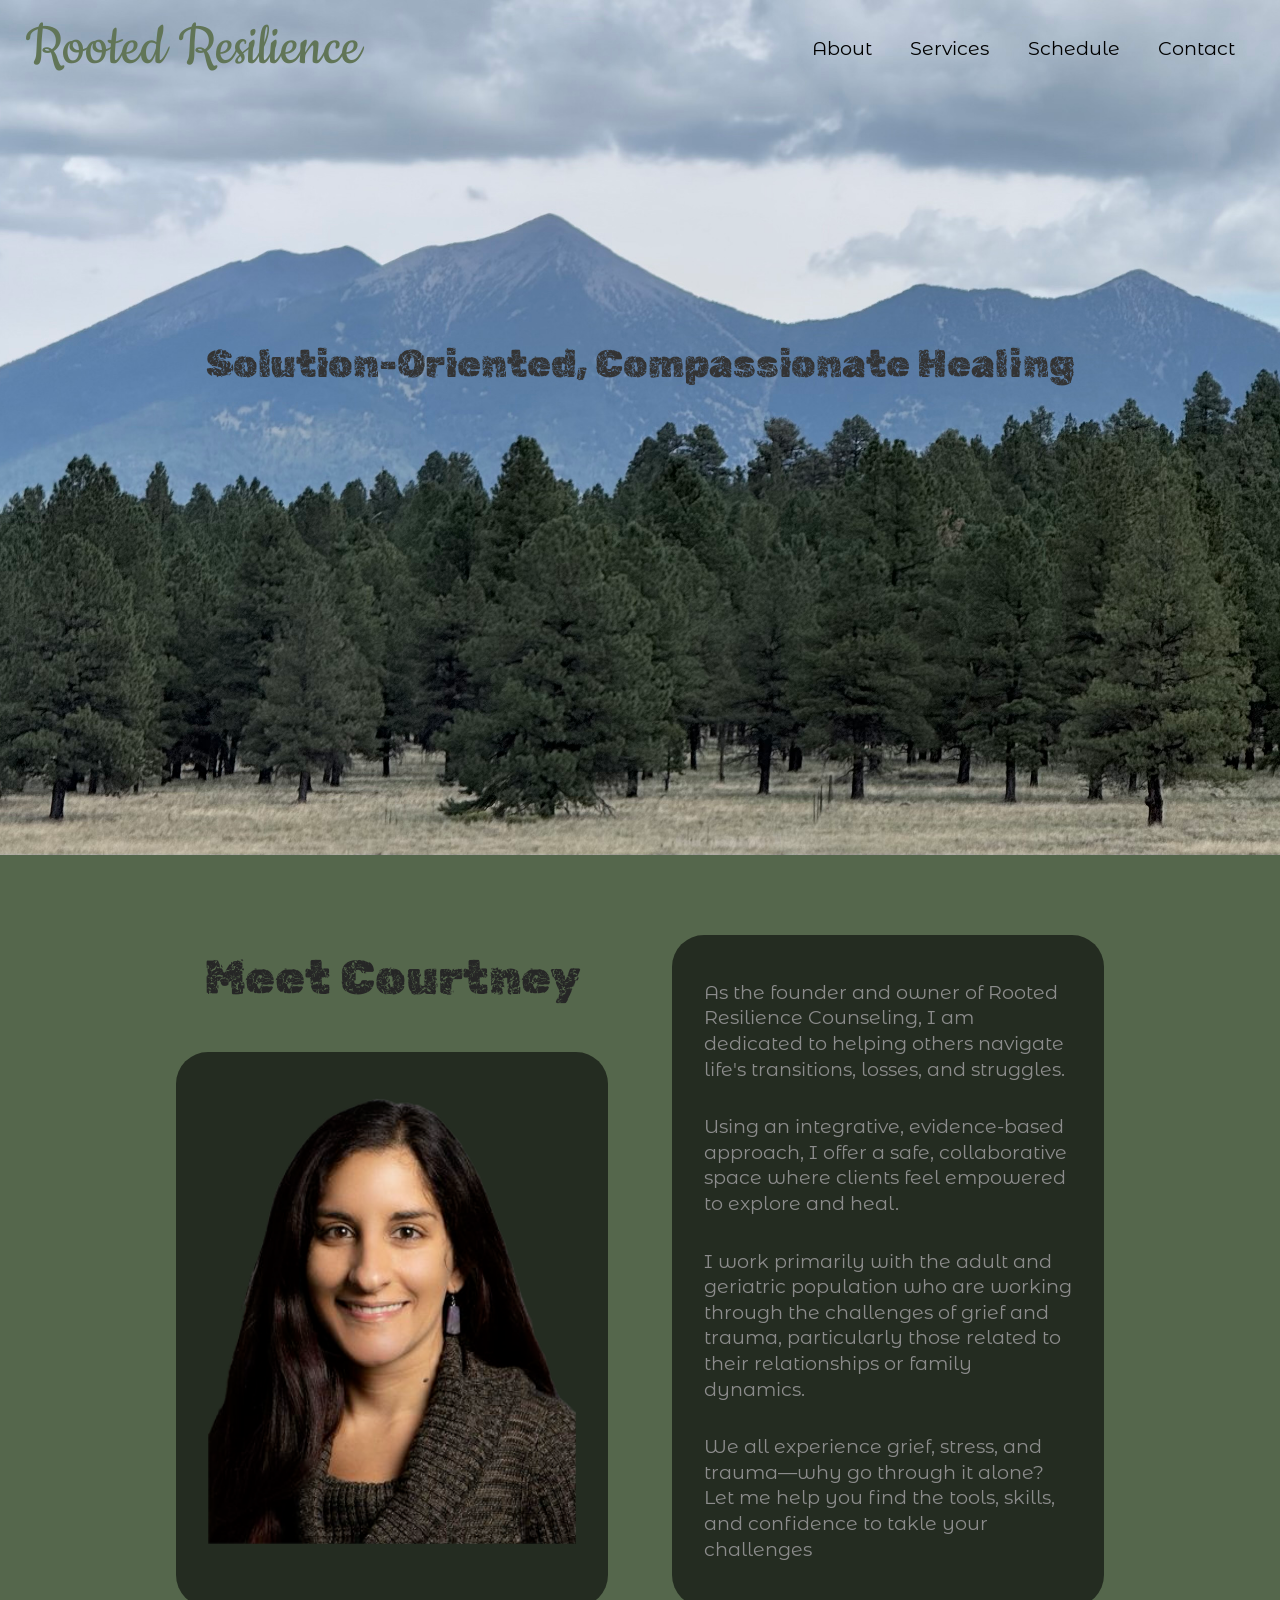
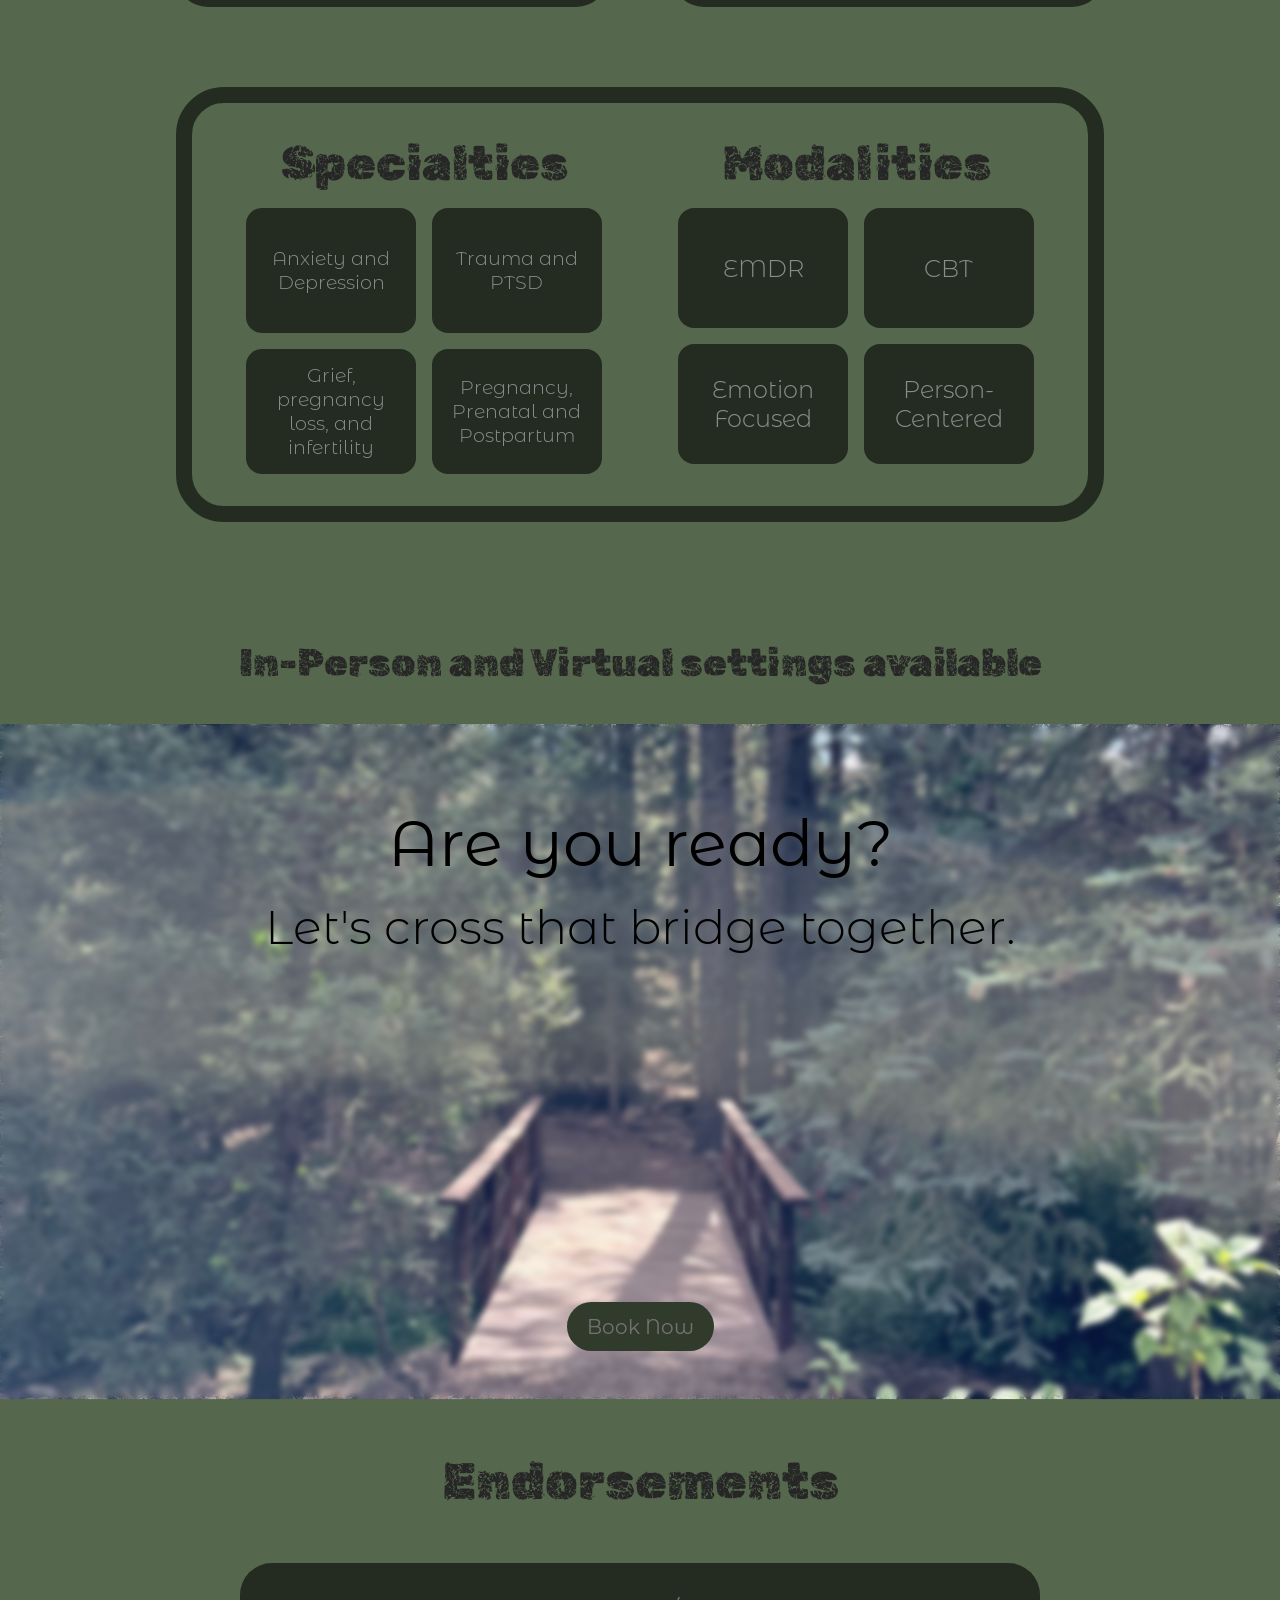
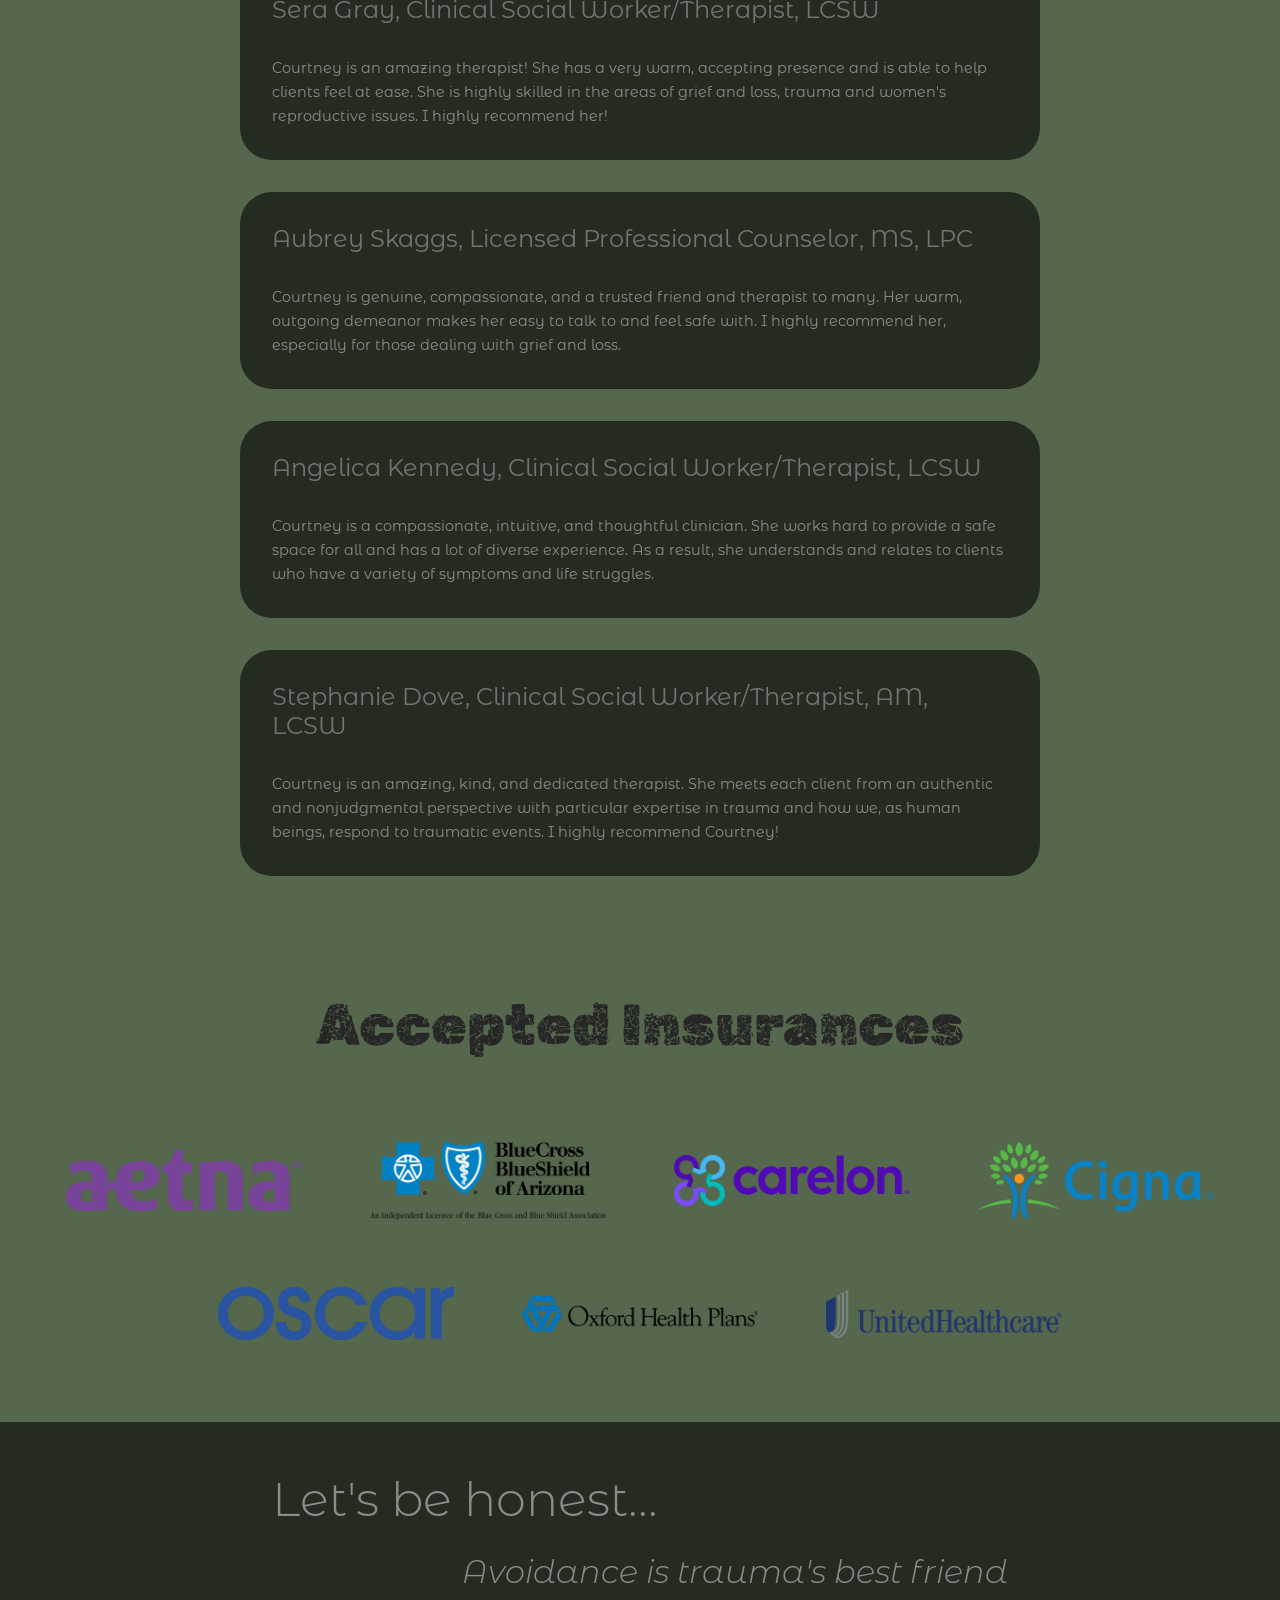
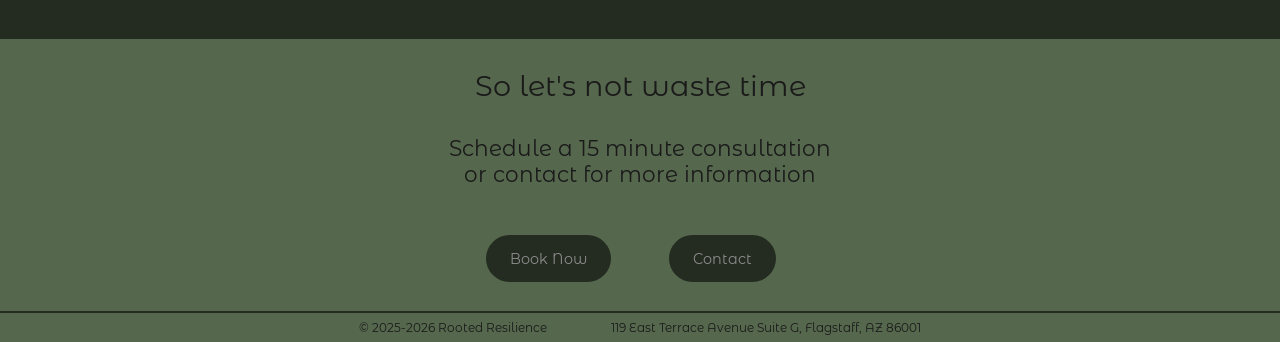
==== index.html @ 074be8bf "Add files via upload" ====
<!DOCTYPE html>
<html lang="en">
    <head>
        <meta charset="UTF-8">
        <meta name="viewport" content="width=device-width, initial-scale=1.0">
        <title>Rooted Resilience</title>
        <link rel="stylesheet" href="styles.css">
        <link rel="preconnect" href="https://fonts.googleapis.com">
        <link rel="preconnect" href="https://fonts.gstatic.com" crossorigin>
        <link href="https://fonts.googleapis.com/css2?family=Cookie&family=Montserrat+Alternates:ital,wght@0,100;0,200;0,300;0,400;0,500;0,600;0,700;0,800;0,900;1,100;1,200;1,300;1,400;1,500;1,600;1,700;1,800;1,900&family=Rubik+Distressed&display=swap" rel="stylesheet">
    </head>

    <body>
        <!--HEADER-->
        <header>
            <nav>
                <ul class="nav-links">
                    <li class="home"><a href="index.html">Home</a></li>
                    <li><a href="about.html">About</a></li>
                    <li><a href="services.html">Services</a></li>
                    <li><a href="schedule.html">Schedule</a></li>
                    <li><a href="contact.html">Contact</a></li>
                </ul>
            </nav>
            
            <div class="logo">
                <h1><a href="index.html">Rooted Resilience</a></h1>
            </div>

            <div class="page-hero">
                <h2>Solution-Oriented, Compassionate Healing</h2>
            </div>       
        </header>

        <!--MAIN CONTENT-->
        <main>
            <!--ABOUT-->
            <div class="intro">
                <div class="meet-courtney">
                    <h2>Meet Courtney</h2>
                </div>

                <div class="intro-container" id="intro-container-photo">
                    <div class="intro-photo">
                        <img src="Image.png">
                    </div>
                </div>
                
                <div class="intro-container" id="intro-container-text">
                    <div class="intro-text">
                        <p>As the founder and owner of Rooted Resilience Counseling, I am dedicated to helping others navigate life's transitions, losses, and struggles.</p>
                        <p>Using an integrative, evidence-based approach, I offer a safe, collaborative space where clients feel empowered to explore and heal.</p>
                        <p>I work primarily with the adult and geriatric population who are working through the challenges of grief and trauma, particularly those related to their relationships or family dynamics.</p>
                        <p>We all experience grief, stress, and trauma&mdash;why go through it alone? Let me help you find the tools, skills, and confidence to takle your challenges</p>
                    </div>
                </div>
            </div>

            <!--SERVICES-->
            <div class="services">
                <div class="specialties">
                    <h2>Specialties</h2>
                    <div class="specialties-list">
                        <ul>
                            <li>Anxiety and Depression</li>
                            <li>Trauma and PTSD</li>
                            <li>Grief, pregnancy loss, and infertility</li>
                            <li>Pregnancy, Prenatal and Postpartum</li>
                        </ul>
                    </div>
                </div>

                <div class="modalities">
                    <h2>Modalities</h2>
                    <div class="modalities-list">
                        <ul>
                            <li>EMDR</li>
                            <li>CBT</li>
                            <li>Emotion Focused</li>
                            <li>Person-Centered</li>
                        </ul>
                    </div>
                </div>
                        
                <h3>In-Person and Virtual settings available</h3>

                <div class="services-individual-container">
                    <div class="services-individual">
                        <div class="ready">
                            <h4>Are you ready?</h4>
                            <h5>Let's cross that bridge together.</h5>
                        </div>
                        <div class="book-now">
                            <a href="https://care.headway.co/providers/courtney-carver?utm_source=pem&utm_medium=direct_link&utm_campaign=103137">Book Now</a>
                        </div>
                    </div>
                </div>
            </div>

            <!--SERVICES DESKTOP/TABLET VERSION-->
            <div class="services-desktop-tablet">
                <div class="offered-services-container">
                    <div class="offered-services">
                        <div class="specialties">
                            <h2>Specialties</h2>
                            <div class="specialties-list">
                                <ul>
                                    <li>Anxiety and Depression</li>
                                    <li>Trauma and PTSD</li>
                                    <li>Grief, pregnancy loss, and infertility</li>
                                    <li>Pregnancy, Prenatal and Postpartum</li>
                                </ul>
                            </div>
                        </div>

                        <div class="modalities">
                            <h2>Modalities</h2>
                            <div class="modalities-list">
                                <ul>
                                    <li>EMDR</li>
                                    <li>CBT</li>
                                    <li>Emotion Focused</li>
                                    <li>Person-Centered</li>
                                </ul>
                            </div>
                        </div>
                    </div>
                </div>

                <h3>In-Person and Virtual settings available</h3>

                <div class="services-individual-container">
                    <div class="services-individual">
                        <div class="ready">
                            <h4>Are you ready?</h4>
                            <h5>Let's cross that bridge together.</h5>
                        </div>
                        <div class="book-now">
                            <a href="https://care.headway.co/providers/courtney-carver?utm_source=pem&utm_medium=direct_link&utm_campaign=103137">Book Now</a>
                        </div>
                    </div>
                </div>
            </div>
            
            <!--ENDORSEMENTS-->
            <div class="endorsement">
                <h2>Endorsements</h2>
                <div class="endorsement-container">
                    <div class="endorsement-text">
                        <h4>Sera Gray, Clinical Social Worker/Therapist, LCSW</h4>
                        <p>Courtney is an amazing therapist! She has a very warm, accepting presence and is able to help clients feel at ease. She is highly skilled in the areas of grief and loss, trauma and women's reproductive issues. I highly recommend her!</p>
                    </div>
                </div>

                <div class="endorsement-container">
                    <div class="endorsement-text">
                        <h4>Aubrey Skaggs, Licensed Professional Counselor, MS, LPC</h4>
                        <p>Courtney is genuine, compassionate, and a trusted friend and therapist to many. Her warm, outgoing demeanor makes her easy to talk to and feel safe with. I highly recommend her, especially for those dealing with grief and loss.</p>
                    </div>
                </div>

                <div class="endorsement-container">
                    <div class="endorsement-text">
                        <h4>Angelica Kennedy, Clinical Social Worker/Therapist, LCSW</h4>
                        <p>Courtney is a compassionate, intuitive, and thoughtful clinician. She works hard to provide a safe space for all and has a lot of diverse experience. As a result, she understands and relates to clients who have a variety of symptoms and life struggles.</p>
                    </div>
                </div>

                <div class="endorsement-container">
                    <div class="endorsement-text">
                        <h4>Stephanie Dove, Clinical Social Worker/Therapist, AM, LCSW</h4>
                        <p>Courtney is an amazing, kind, and dedicated therapist. She meets each client from an authentic and nonjudgmental perspective with particular expertise in trauma and how we, as human beings, respond to traumatic events. I highly recommend Courtney!</p>
                    </div>
                </div>
            </div>

            <!--INSURANCE-->
            <div class="insurance">
                <h3>Accepted Insurances</h3>

                <div class="insurance-photo-list">
                    <img class="insurance-photo" src="aetna.png">
                    <img class="insurance-photo" src="bcbs_az.png">
                    <img class="insurance-photo" src="carelon.png">
                    <img class="insurance-photo" src="cigna.png">
                    <img class="insurance-photo" src="oscar.png">
                    <img class="insurance-photo" src="oxford.png">
                    <img class="insurance-photo" src="uhc.png">
                </div>
            </div>
            
            <!--SCHEDULE-->
            <div class="schedule">
                <div class="schedule-hero">
                    <div class="honest">
                        <h4>Let's be honest...</h4>
                    </div>

                    <div class="avoidance">
                        <h5>Avoidance is trauma's best friend</h5>
                    </div>
                </div>

                <div class="consultation">
                    <h4>So let's not waste time</h4>
                    <p>Schedule a 15 minute consultation or contact for more information</p>

                    <div class="consultation-links">
                        <div class="book-now">
                            <a href="https://care.headway.co/providers/courtney-carver?utm_source=pem&utm_medium=direct_link&utm_campaign=103137">Book Now</a>
                        </div>

                        <div class="contact">
                            <a href="contact.html">Contact</a>
                        </div>
                    </div>
                </div>
            </div>

        <!--FOOTER-->
        <footer>
            <div class="footer-container">
                <p class="copyright">&copy; 2025-2026 Rooted Resilience</p>

                <p class="address">119 East Terrace Avenue Suite G, Flagstaff, AZ 86001</p>
            </div>
        </footer>
    </body>
</html>
---- styles.css ----
/*--GENERAL FONT SPECIFICATIONS--*/
.cookie-regular {
  font-family: "Cookie", cursive;
  font-weight: 400;
  font-style: normal;
}

.rubik-distressed-regular {
  font-family: "Rubik Distressed", system-ui;
  font-weight: 400;
  font-style: normal;
}

.montserrat-alternates-thin {
  font-family: "Montserrat Alternates", sans-serif;
  font-weight: 100;
  font-style: normal;
}

.montserrat-alternates-extralight {
  font-family: "Montserrat Alternates", sans-serif;
  font-weight: 200;
  font-style: normal;
}

.montserrat-alternates-light {
  font-family: "Montserrat Alternates", sans-serif;
  font-weight: 300;
  font-style: normal;
}

.montserrat-alternates-regular {
  font-family: "Montserrat Alternates", sans-serif;
  font-weight: 400;
  font-style: normal;
}

.montserrat-alternates-medium {
  font-family: "Montserrat Alternates", sans-serif;
  font-weight: 500;
  font-style: normal;
}

.montserrat-alternates-semibold {
  font-family: "Montserrat Alternates", sans-serif;
  font-weight: 600;
  font-style: normal;
}

.montserrat-alternates-bold {
  font-family: "Montserrat Alternates", sans-serif;
  font-weight: 700;
  font-style: normal;
}

.montserrat-alternates-extrabold {
  font-family: "Montserrat Alternates", sans-serif;
  font-weight: 800;
  font-style: normal;
}

.montserrat-alternates-black {
  font-family: "Montserrat Alternates", sans-serif;
  font-weight: 900;
  font-style: normal;
}

.montserrat-alternates-thin-italic {
  font-family: "Montserrat Alternates", sans-serif;
  font-weight: 100;
  font-style: italic;
}

.montserrat-alternates-extralight-italic {
  font-family: "Montserrat Alternates", sans-serif;
  font-weight: 200;
  font-style: italic;
}

.montserrat-alternates-light-italic {
  font-family: "Montserrat Alternates", sans-serif;
  font-weight: 300;
  font-style: italic;
}

.montserrat-alternates-regular-italic {
  font-family: "Montserrat Alternates", sans-serif;
  font-weight: 400;
  font-style: italic;
}

.montserrat-alternates-medium-italic {
  font-family: "Montserrat Alternates", sans-serif;
  font-weight: 500;
  font-style: italic;
}

.montserrat-alternates-semibold-italic {
  font-family: "Montserrat Alternates", sans-serif;
  font-weight: 600;
  font-style: italic;
}

.montserrat-alternates-bold-italic {
  font-family: "Montserrat Alternates", sans-serif;
  font-weight: 700;
  font-style: italic;
}

.montserrat-alternates-extrabold-italic {
  font-family: "Montserrat Alternates", sans-serif;
  font-weight: 800;
  font-style: italic;
}

.montserrat-alternates-black-italic {
  font-family: "Montserrat Alternates", sans-serif;
  font-weight: 900;
  font-style: italic;
}

h1 {
    font-family: "Cookie", cursive;
    font-weight: 400;
    font-style: normal;
}

h2 {
    font-family: "Rubik Distressed", system-ui;
    font-weight: 400;
    font-style: normal;
}

h3 {
    font-family: "Rubik Distressed", system-ui;
    font-weight: 400;
    font-style: normal;
}

h4 {
    font-family: "Montserrat Alternates", sans-serif;
    font-weight: 400;
    font-style: normal;
}

h5 {
    font-family: "Montserrat Alternates", sans-serif;
    font-weight: 300;
    font-style: normal;
}

p {
    font-family: "Montserrat Alternates", sans-serif;
    font-weight: 400;
    font-style: normal;
    line-height: 1.6rem;
}

a {
    font-family: "Montserrat Alternates", sans-serif;
    font-weight: 400;
    font-style: normal;
}

/*--GENERAL STYLING--*/
*,
*::before,
*::after {
    box-sizing: border-box;
}

:root {
    --scale: clamp(0.9rem, 1.2vw + 0.5rem, 1.2rem);
}

html {
    font-size: 16px;
    width: 100%;
}

body {
    width: 100%;
    padding: 0;
    margin: 0;
    background-color: hsla(100, 15%, 35%, 100%);
}

/*--HEADER--*/
header {
    display: grid;
    grid-template-rows: auto 1fr 1fr;
    grid-template-columns: auto;
    width: 100%;
    height: 65%;
    padding: 0;
    margin: 0;
    background-image: url(flagstaff.jpeg);
    background-position: center;
    background-size: cover;
    background-repeat: no-repeat;
}

nav {
    display: flex;
    justify-content: center;
    align-items: center;
    width: 100%;
    height: auto;
    padding: 0;
}

.nav-links {
    display: flex;
    flex-flow: row nowrap;
    justify-content: space-around;
    width: 100%;
    max-width: 25rem;
    padding: 1rem;
    margin: 0;
    list-style-type: none;
}

.nav-links li {
    display: flex;
    justify-content: center;
    align-items: center;
    margin: 0;
}

.nav-links a {
    padding: clamp(0.5rem, 2vw, 2rem);
    text-decoration: none;
    font-family: "Montserrat Alternates", sans-serif;
    font-size: clamp(0.625rem, 2vw, 1rem);
}

.nav-links a:link {
    color: black;
}

.nav-links a:visited {
    color: black;
}

.nav-links a:hover {
    cursor: pointer;
    border: none;
    border-radius: 1.5rem;
    background-color: hsla(100, 15%, 30%, 50%)
}

.nav-links a:active {
    cursor: pointer;
    border: none;
    border-radius: 1.5rem;
    background-color: hsla(100, 15%, 20%, 75%)
}

.logo {
    display: flex;
    justify-content: center;
    align-items: flex-end;
    padding-bottom: clamp(1.5rem, 10vw, 2rem);
}

.logo h1 {
    padding: 0;
    margin: 0;
    font-family: "Cookie", cursive;
    font-size: clamp(1.5rem, 8vw, 2rem);
    color: hsl(0, 0%, 15%, 100%);
}

.logo a {
    font-family: "Cookie", cursive;
    text-decoration: none;
}

.logo a:link {
    color: hsl(0, 0%, 20%, 100%)
}

.logo a:visited {
    color: hsl(0, 0%, 20%, 100%)
}

.logo a:hover {
    cursor: pointer;
}

.page-hero {
    display: flex;
    justify-content: center;
    align-items: flex-end;
    padding: clamp(1rem, 2vw, 3rem) 0 clamp(4rem, 4vw, 5rem);
}

.page-hero h2 {
    padding: 0;
    margin: 0;
    font-size: clamp(0.75rem, 4vw, 2rem);
    color: hsl(0, 0%, 55%, 100%);
}

@media only screen and (min-width: 540px) {
    header {
        grid-template-rows: auto 1fr;
        grid-template-columns: 2fr 3fr;
        width: 100%;
        height: 75vh;
        max-height: 786px;
    }

    nav {
        grid-row: 1 / 2;
        grid-column: 2 / 3;
        justify-content: flex-end;
        padding: clamp(0.5rem, 1vw, 1rem) clamp(1rem, 2vw, 2rem);
    }

    .nav-links {
        display: flex;
        flex-flow: row nowrap;
        justify-content: flex-end;
        padding: 0;
    }

    .nav-links a {
        padding: clamp(0.5rem, 0.5vw, 0.75rem) clamp(0.75rem, 1.5vw, 1.25rem);
        font-size: clamp(0.75rem, 1.5vw, 1.25rem);
    }

    .nav-links .home {
        display: none;
    }

    .logo {
        grid-row: 1 / 2;
        grid-column: 1 / 2;
        justify-content: flex-start;
        padding: clamp(0.5rem, 1vw, 1rem) clamp(1rem, 2vw, 2rem);
    }

    .logo a {
        font-size: clamp(2rem, 5vw, 4.5rem);
        color: hsla(100, 15%, 40%, 100%);
    }

    .logo a:link {
        color: hsla(100, 15%, 40%, 100%);
    }

    .logo a:visited {
        color: hsla(100, 15%, 40%, 100%);
    }

    .logo a:hover {
        cursor: pointer;
        color: hsla(100, 15%, 30%, 100%);
    }
    
    .logo a:active {
        cursor: pointer;
        color: hsla(100, 15%, 25%, 100%);
    }

    .page-hero {
        grid-row: 2 / 3;
        grid-column: 1 / 3;
        padding-bottom: clamp(8rem, 40vh, 27rem);
        color: hsl(0, 0%, 20%, 100%);
    }
    
    .page-hero h2 {
        font-size: clamp(1.5rem, 3vw, 5rem);
        color: hsl(0, 0%, 20%, 100%)
    }
}

@media only screen and (min-width: 1024px) {
    header {
        height: 95vh;
        max-height: 900rem;
    }

    .page-hero {
        padding-bottom: clamp(15rem, 52vh, 65rem)
    }
}

/*--START OF HOME PAGE--*/
    /*--INTRO--*/
    .intro {
        display: flex;
        flex-flow: column nowrap;
        align-items: center;
        width: 100%;
        height: auto;
        padding: 0;
        margin: 0;
    }

    .meet-courtney {
        display: flex;
        justify-content: center;
        position: sticky;
        top: 0;
        width: 100%;
        height: auto;
        padding: calc(var(--scale) * 2);
    }

    .meet-courtney h2 {
        padding: 0;
        margin: 0;
        font-size: calc(var(--scale) * 2);
        color:hsl(0, 0%, 15%, 100%)
    }
    
    .intro-container {
        display: flex;
        justify-content: center;
        align-items: center;
        position: sticky;
        top: calc(var(--scale) * 6.5);
        width: 100%;
        height: auto;
        padding: 0 2rem 2rem 2rem;
    }

    .intro-photo {
        width: 100%;
        height: auto;
        max-width: 27rem;
        height: auto;
        border: none;
        border-radius: 2rem;
        background-color: hsla(100, 15%, 15%, 100%);
    }

    .intro-photo img {
        width: 100%;
        height: auto;
        padding: 2rem;
        border-radius: 2rem;
    }

    .intro-text {
        width: 100%;
        max-width: 27rem;
        height: auto;
        padding: 1rem 2rem;
        margin: 0;
        border: none;
        border-radius: 2rem;
        line-height: 1.6rem;
        background-color:hsla(100, 15%, 15%, 100%);
        color: hsl(0, 0%, 45%, 100%);
    }

    .intro-text p {
        padding: 1rem 0;
        margin: 0;
        font-size: calc(var(--scale) * 1);
        color: hsl(0, 0%, 55%, 100%);
    }

    @media only screen and (min-width: 1024px) {
        .intro {
            display: grid;
            grid-template-rows: auto auto;
            grid-template-columns: auto auto;
            justify-content: center;
            width: 100%;
            height: auto;
            padding-top: 3rem;
        }

        .meet-courtney {
            grid-row: 1 / 2;
            grid-column: 1 / 2;
            position: static;
            padding: 2rem 0 0 0;
            margin: 0;
        }

        .meet-courtney h2 {
            font-size: calc(var(--scale) * 2.5);
        }

        .intro-container {
            position: static;
            padding: 0;
            margin: 0;
        }

        #intro-container-photo {
            display: flex;
            justify-content: center;
            grid-row: 2 / 3;
            grid-column: 1 / 2;
            width: 100%;
            min-width: 27rem;
            height: 100%;
            padding: 2rem;
        }

        .intro-photo {
            width: 100%;
            min-width: 27rem;
            height: 100%;
            margin: 0;
        }

        .intro-photo img {
            min-width: 27rem;
        }

        #intro-container-text {
            display: flex;
            flex-flow: column nowrap;
            justify-content: center;
            align-items: stretch;
            grid-row: 1 / 3;
            grid-column: 2 / 3;
            width: 100%;
            min-width: 27rem;
            height: auto;
            padding: 2rem;
        }

        .intro-text {
            display: flex;
            flex-flow: column nowrap;
            justify-content: center;
            width: 100%;
            min-width: 27rem;
            height: 42rem;
            padding: 1rem 2rem;
            margin: 0;
        }
    }

    /*--SERVICES--*/
    .services {
        display: flex;
        flex-flow: column nowrap;
        width: 100%;
        padding: 0;
        margin: 0;
    }

    .specialties {
        display: flex;
        flex-flow: column nowrap;
        position: sticky;
        top: 0;
        z-index: 1;
        width: 100%;
        padding: 0;
        margin: 0;
        background-color: hsla(100, 15%, 35%, 100%);
    }

    .specialties h2 {
        text-align: center;
        padding: 2rem 2rem 0 2rem;
        margin: 0;
        font-size: calc(var(--scale) * 2.5);
        color: hsl(0, 0%, 15%, 100%);
    }

    .specialties-list {
        display: flex;
        justify-content: center;
        width: 100%;
        height: auto;
    }

    .specialties-list ul {
        display: grid;
        grid-template-rows: 1fr 1fr;
        grid-template-columns: 1fr 1fr;
        gap: 1rem;
        max-width: 31rem;
        padding: 1rem 2rem;
        margin: 0;
        list-style-type: none;
    }

    .specialties-list li {
        display: flex;
        justify-content: center;
        align-items: center;
        text-align: center;
        min-height: 6rem;
        padding: 0.75rem;
        border-radius: 1rem;
        background-color: hsla(100, 15%, 15%, 100%);
        font-family: "Montserrat Alternates", sans-serif;
        font-size: calc(var(--scale) * 1);
        font-weight: 300;
        font-style: normal;
        color: hsl(0, 0%, 55%, 100%);
    }

    .modalities {
        display: flex;
        flex-flow: column nowrap;
        position: sticky;
        top: 0;
        z-index: 2;
        width: 100%;
        padding: 0;
        margin: 0;
        background-color: hsla(100, 15%, 35%, 100%);
    }

    .modalities h2 {
        text-align: center;
        padding: 2rem 2rem 0 2rem;
        margin: 0;
        font-size: calc(var(--scale) * 2.5);
        color: hsl(0, 0%, 15%, 100%);
    }

    .modalities-list {
        display: flex;
        justify-content: center;
        width: 100%;
        height: auto;
    }

    .modalities-list ul {
        display: grid;
        grid-template-rows: 1fr 1fr;
        grid-template-columns: 1fr 1fr;
        gap: 1rem;
        width: 100%;
        max-width: 31rem;
        padding: 1rem 2rem;
        margin: 0;
        list-style-type: none;
    }

    .modalities-list li {
        display: flex;
        justify-content: center;
        align-items: center;
        text-align: center;
        min-height: 6rem;
        padding: calc(var(--scale) * 0.75);
        border-radius: 1rem;
        background-color: hsla(100, 15%, 15%, 100%);
        font-family: "Montserrat Alternates", sans-serif;
        font-size: calc(var(--scale) * 1.5);
        font-weight: 300;
        font-style: normal;
        color: hsl(0, 0%, 55%, 100%);
    }

    .services h3 {
        align-items: center;
        text-align: center;
        position: sticky;
        top: 0;
        z-index: 4;
        width: 100%;
        height: auto;
        padding: calc(var(--scale) * 1.5);
        margin: 0;
        font-size: clamp(0.75rem, 3vw, 2rem);
        color: hsl(0, 0%, 15%, 100%);
        background-color: hsla(100, 15%, 35%, 100%);
    }

    .services-individual-container {
        position: sticky;
        top: 0;
        z-index: 3;
        width: 100%;
        height: 50vh;
        max-height: 60rem;
        background-image: url(bridge.jpeg);
        background-position: center;
        background-size: cover;
        background-repeat: no-repeat;
    }

    .services-individual {
        display: flex;
        flex-flow: column nowrap;
        justify-content: space-between;
        width: 100%;
        height: 50vh;
        max-height: 60rem;
        backdrop-filter: blur(3px);
    }

    .services-individual .ready {
        padding-bottom: 0rem;
    }

    .services-individual h4 {
        width: 100%;
        height: auto;
        padding: clamp(5rem, 5vw, 10rem) 2rem 1rem 2rem;
        margin: 0;
        text-align: center;
        font-size: clamp(1.5rem, 5vw, 4rem);
        font-weight: 700px;
        font-style: bold;
    }

    .services-individual h5 {
        width: 100%;
        height: auto;
        padding: 0 2rem;
        margin: 0;
        text-align: center;
        font-size: clamp(1.25rem, 4vw, 3rem);
        font-weight: 700px;
        font-style: bold;
    }

    .services-individual .book-now {
        display: flex;
        justify-content: center;
        align-items: center;
        width: 100%;
        height: auto;
        padding-bottom: clamp(2.5rem, 5vw, 3rem);
    }

    .services-individual a {
        padding: clamp(0.75rem, 1vw, 1rem) clamp(1rem, 3vw, 1.25rem);
        border: none;
        border-radius: 2rem;
        text-decoration: none;
        font-size: clamp(0.75rem, 2.5vw, 1.25rem);
        background-color: hsla(100, 15%, 20%, 100%);
        color:hsl(0, 0%, 45%, 100%);
    }

    .services-individual a:link {
        color:hsl(0, 0%, 45%, 100%)
    }

    .services-individual a:visited {
        color:hsl(0, 0%, 45%, 100%)
    }

    .services-individual a:hover {
        cursor: pointer;
        background-color: hsla(100, 15%, 15%, 75%);
        color: hsl(0, 0%, 55%, 100%)
    }

    .services-individual a:active {
        cursor: pointer;
        background-color: hsla(100, 15%, 25%, 75%);
        color: hsl(0, 0%, 60%, 100%)
    }

    .services-desktop-tablet {
        display: none;
    }

    @media only screen and (min-width: 720px) {
        .services-desktop-tablet {
            display: flex;
            flex-flow: column nowrap;
            justify-content: center;
            width: 100%;
            height: auto;
        }

        .offered-services-container {
            display: flex;
            flex-flow: column nowrap;
            justify-content: center;
            position: sticky;
            top: 0;
            width: 100%;
            height: auto;
            padding: 3rem 3rem 5rem 3rem;
        }

        .offered-services {
            display: grid;
            grid-template-rows: auto;
            grid-template-columns: 1fr 1fr;
            justify-content: center;
            align-self: center;
            max-width: 58rem;
            padding: 1rem 1rem 2rem 1rem;
            border: 1rem solid hsla(100, 15%, 15%, 100%);
            border-radius: 3rem;
        }

        .specialties {
            grid-row: 1 / 2;
            grid-column: 1 / 2;
            position: static;
        }
        
        .specialties h2 {
            padding: 1rem;
        }

        .specialties-list ul {
            display: grid;
            grid-template-rows: 1fr 1fr;
            grid-template-columns: auto auto;
            justify-content: center;
            gap: clamp(0.5rem, 1.75vw, 1rem);
            padding: 0 calc(var(--scale) * 2);
        }

        .specialties-list li {
            min-width: 7.5rem;
            min-height: 7.5rem;
            padding: calc(var(--scale) * 0.75);
            margin: 0;
            font-size: calc(var(--scale) * 1);
        }

        .modalities {
            grid-row: 1 / 2;
            grid-column: 2 / 3;
            position: static;
        }

        .modalities h2 {
            padding: 1rem;
        }

        .modalities-list ul {
            display: grid;
            grid-template-rows: 1fr 1fr;
            grid-template-columns: auto auto;
            justify-content: center;
            justify-self: center;
            gap: clamp(0.5rem, 1.75vw, 1rem);
            padding: 0 calc(var(--scale) * 2);
        }

        .modalities-list li {
            min-width: 7.5rem;
            min-height: 7.5rem;
            padding: calc(var(--scale) * 0.75);
            margin: 0;
            font-size: calc(var(--scale) * 1.25);
        }

        .services-desktop-tablet h3 {
            grid-row: 2 / 3;
            grid-column: 1 / 3;
            text-align: center;
            position: sticky;
            top: 0;
            z-index: 3;
            width: 100%;
            height: auto;
            padding: calc(var(--scale) * 2);
            margin: 0;
            font-size: clamp(2rem, 3vw, 4rem);
            color: hsl(0, 0%, 15%, 100%);
            background-color: hsla(100, 15%, 35%, 100%);;
        }

        .services-individual-container {
            grid-row: 3 / 4;
            grid-column: 1 / 3;
            position: sticky;
            top: 0;
            z-index: 2;
            height: 65vh;
            backdrop-filter: blur(3px);
        }

        .services-individual {
            height: 65vh;
        }

        .services {
            display: none;
        }
    }

    @media only screen and (min-width: 736px) {
        .services-individual-container {
            height: 70vh;
        }

        .services-individual {
            height: 70vh;
        }
    }

    @media only screen and (min-width: 1024px) {
        .services-individual-container {
            height: 75vh;
        }

        .services-individual {
            height: 75vh;
        }
    }

/*--ENDORSEMENTS--*/
    .endorsement {
        display: flex;
        flex-flow: column nowrap;
        justify-content: center;
        align-items: center;
        width: 100%;
        height: auto;
    }

    .endorsement h2 {
        position: sticky;
        top: 0;
        z-index: 1;
        padding: clamp(calc(var(--scale) * 2), 4vw, calc(var(--scale) * 3));
        margin: 0;
        font-size: clamp(calc(var(--scale) * 2), 4vw, calc(var(--scale) * 3));
        color: hsl(0, 0%, 15%, 100%)
    }

    .endorsement-container {
        display: flex;
        justify-content: center;
        align-items: center;
        position: sticky;
        top: clamp(calc(var(--scale) * 6.325), 12.75vw, calc(var(--scale) * 9.625));
        z-index: 2;
        width: 100%;
        height: auto;
        padding: 0 2rem 2rem 2rem;
    }

    .endorsement-text {
        min-width: 16rem;
        max-width: 50rem;
        max-height: 25rem;
        padding: 1rem 2rem;
        margin: 0;
        border: none;
        border-radius: 2rem;
        background-color: hsla(100, 15%, 15%, 100%);
    }

    .endorsement-text h4 {
        padding: 1rem 0;
        margin: 0;
        color:hsl(0, 0%, 45%, 100%);
        font-size: calc(var(--scale) * 1.25);
    }

    .endorsement-text p {
        padding: 1rem 0;
        margin: 0;
        line-height: 1.5rem;
        font-size: calc(var(--scale) * 0.75);
        color:hsl(0, 0%, 55%, 100%)
    }

    /*--INSURANCE--*/
    .insurance {
        display: flex;
        flex-flow: column nowrap;
        justify-content: center;
        align-items: center;
        width: 100%;
        height: auto;
        padding: 4rem 2rem 2rem;
    }

    .insurance h3 {
        align-items: center;
        text-align: center;
        width: 100%;
        height: auto;
        padding: calc(var(--scale) * 1) 0;
        margin: 0;
        font-size: calc(var(--scale) * 2);
        color:hsl(0, 0%, 15%, 100%);
    }

    .insurance-photo-list {
        display: flex;
        flex-flow: row wrap;
        justify-content: center;
        align-items: center;
        width: 100%;
        height: auto;
    }

    .insurance-photo {
        width: 50%;
        max-width: 20rem;
        height: auto;
        padding: calc(var(--scale) * 1.75);
    }

    @media only screen and (min-width: 1024px) {
        .insurance h3 {
            padding-bottom: calc(var(--scale) * 2.5);
            font-size: calc(var(--scale) * 3);
        }

        .insurance-photo {
            width: 25%;
        }
    }

    /*--SCHEDULE--*/
    .schedule {
        display: flex;
        flex-flow: column nowrap;
        justify-content: center;
        align-items: center;
        width: 100%;
        height: auto;
        margin-top: 1rem;
        background-color: hsla(100, 15%, 15%, 100%);
    }

    .schedule-hero {
        display: flex;
        flex-flow: column nowrap;
        width: 100%;
        max-width: 50rem;
        height: auto;
    }

    .honest {
        display: flex;
        flex-flow: row nowrap;
    }

    .honest h4 {
        padding: 3rem 2rem 0.75rem 2rem;
        margin: 0;
        font-family: "Montserrat Alternates", sans-serif;
        font-size: clamp(1.5rem, 6vw, 3rem);
        font-weight: 300;
        font-style: normal;
        color:hsl(0, 0%, 55%, 100%);
    }

    .avoidance {
        display: flex;
        flex-flow: row-reverse nowrap;
    }

    .avoidance h5 {
        padding: 0.75rem 2rem 3rem 2rem;
        margin: 0;
        font-family: "Montserrat Alternates", sans-serif;
        font-size: clamp(1rem, 4vw, 2rem);
        font-weight: 300;
        font-style: italic;
        color:hsl(0, 0%, 55%, 100%);
    }

    .consultation {
        display: flex;
        flex-flow: column nowrap;
        justify-content: center;
        align-items: center;
        width: 100%;
        height: auto;
        background-color: hsla(100, 15%, 35%, 100%);
    }

    .consultation h4 {
        padding: calc(var(--scale) * 1.5) calc(var(--scale) * 1.5) calc(var(--scale) * 0.75);
        margin: 0;
        font-size: calc(var(--scale) * 1.5);
        color: hsl(0, 0%, 10%, 100%)
    }

    .consultation p {
        text-align: center;
        padding: calc(var(--scale) * 1);
        width: 100%;
        max-width: 28rem;
        margin: 0;
        font-size: calc(var(--scale) * 1.125);
        color:hsl(0, 0%, 10%, 100%);
    }

    .consultation-links {
        display: flex;
        flex-flow: row nowrap;
        justify-content: space-around;
        width: 100%;
        max-width: 50rem;
        height: auto;
        padding: 0;
    }

    .consultation .book-now, .consultation .contact {
        display: flex;
        justify-content: flex-end;
        align-items: center;
        width: 100%;
        height: auto;
        padding: calc(var(--scale) * 1.5);
    }

    .consultation .contact {
        justify-content: flex-start;
    }

    .consultation a {
        padding: calc(var(--scale) * 0.75) clamp(var(--scale) * 1, 3vw, var(--scale) * 1.25);
        border: none;
        border-radius: 2rem;
        text-decoration: none;
        font-size: calc(var(--scale) * 0.75);
        background-color: hsla(100, 15%, 15%, 100%);
        color:hsl(0, 0%, 55%, 100%);
    }

    .consultation a:link {
        color:hsl(0, 0%, 55%, 100%);
    }

    .consultation a:visited {
        color:hsl(0, 0%, 55%, 100%);
    }

    .consultation a:hover {
        cursor: pointer;
        background-color: hsla(100, 15%, 15%, 50%);
    }

    .consultation a:active {
        cursor: pointer;
        background-color: hsla(100, 15%, 15%, 75%);
    }
/*--END OF HOME PAGE--*/


/*--FOOTER--*/
footer {
    display: flex;
    justify-content: center;
    align-items: center;
    width: 100%;
    height: auto;
    padding: 0;
    border-top: 2px solid hsla(100, 15%, 15%, 100%);
    margin: 0;
}

.footer-container {
    display: flex;
    flex-flow: row wrap;
    justify-content: center;
    align-items: center;
    width: 100%;
    max-width: 60rem;
    height: auto;
}

footer p {
    text-align: center;
    padding: 0.125rem 2rem;
    margin: 0;
    font-size: calc(var(--scale) * 0.625);
    color:hsl(0, 0%, 10%, 100%);
}
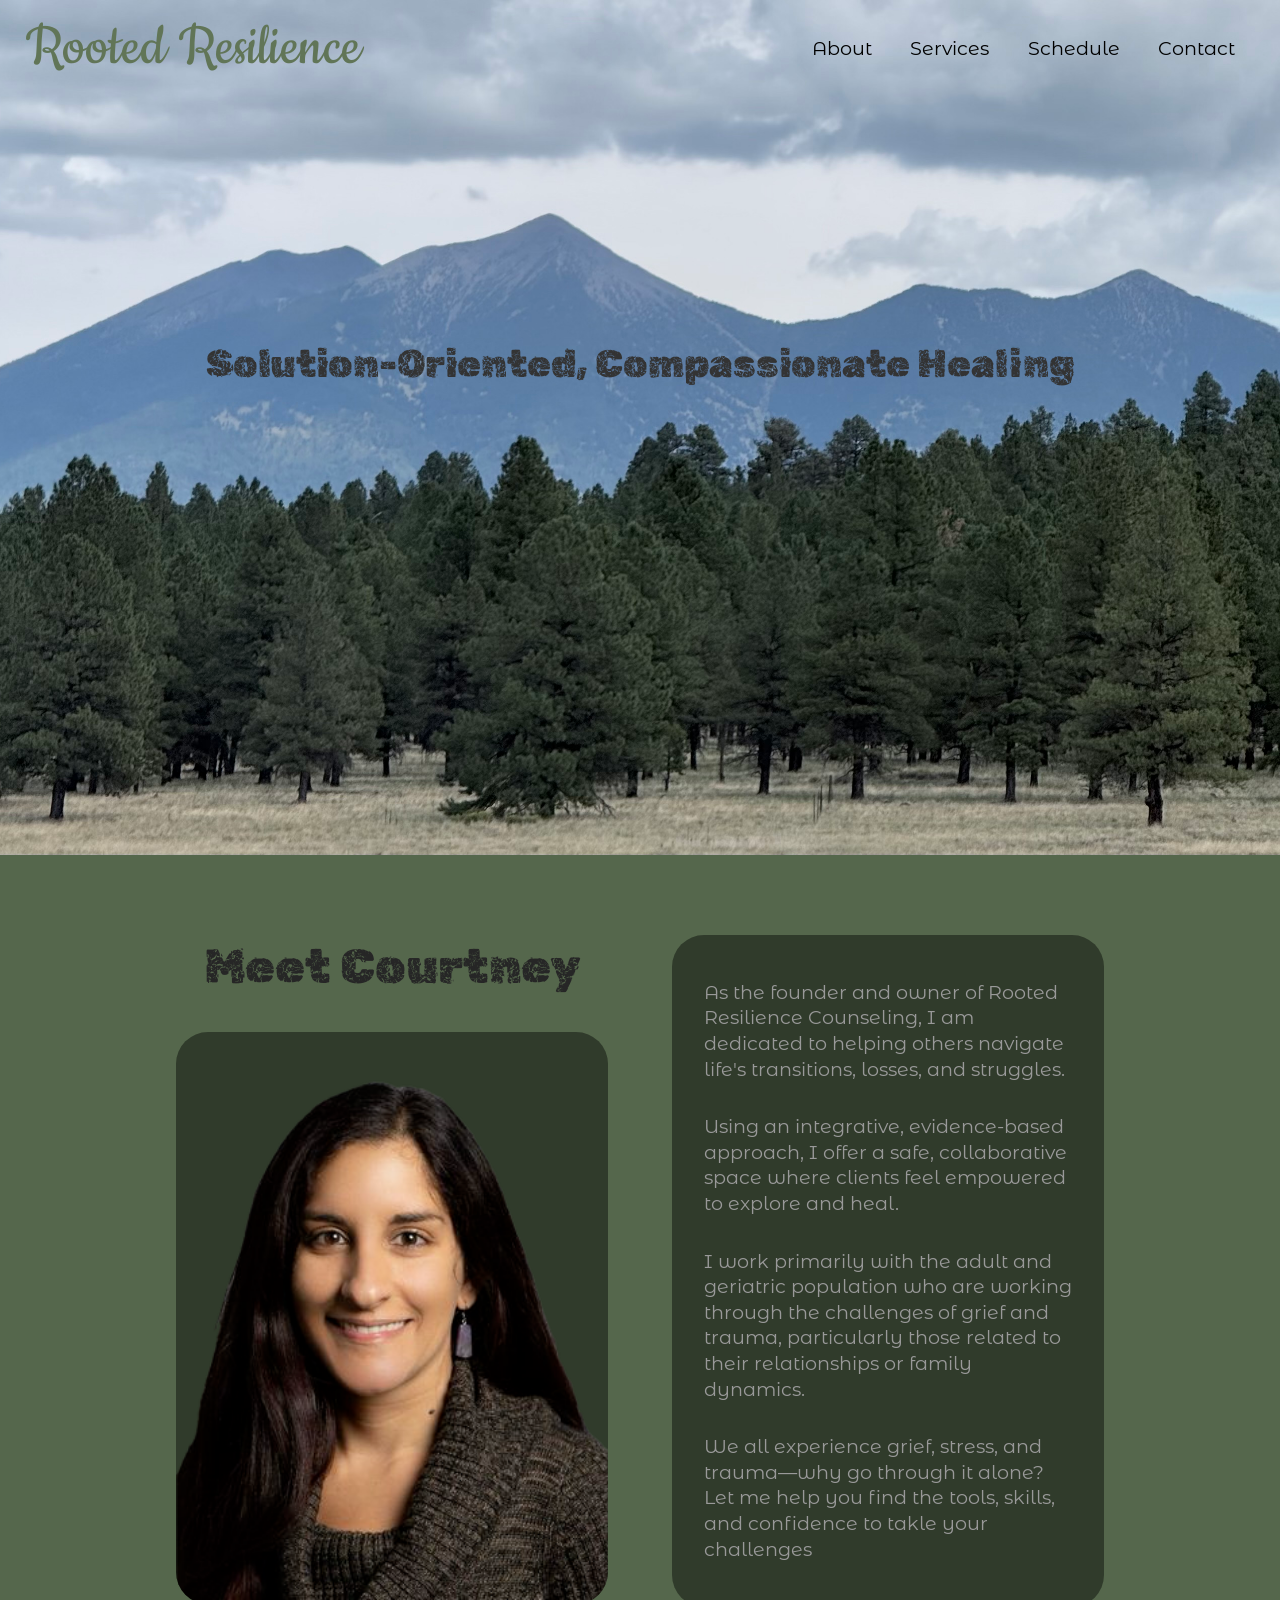
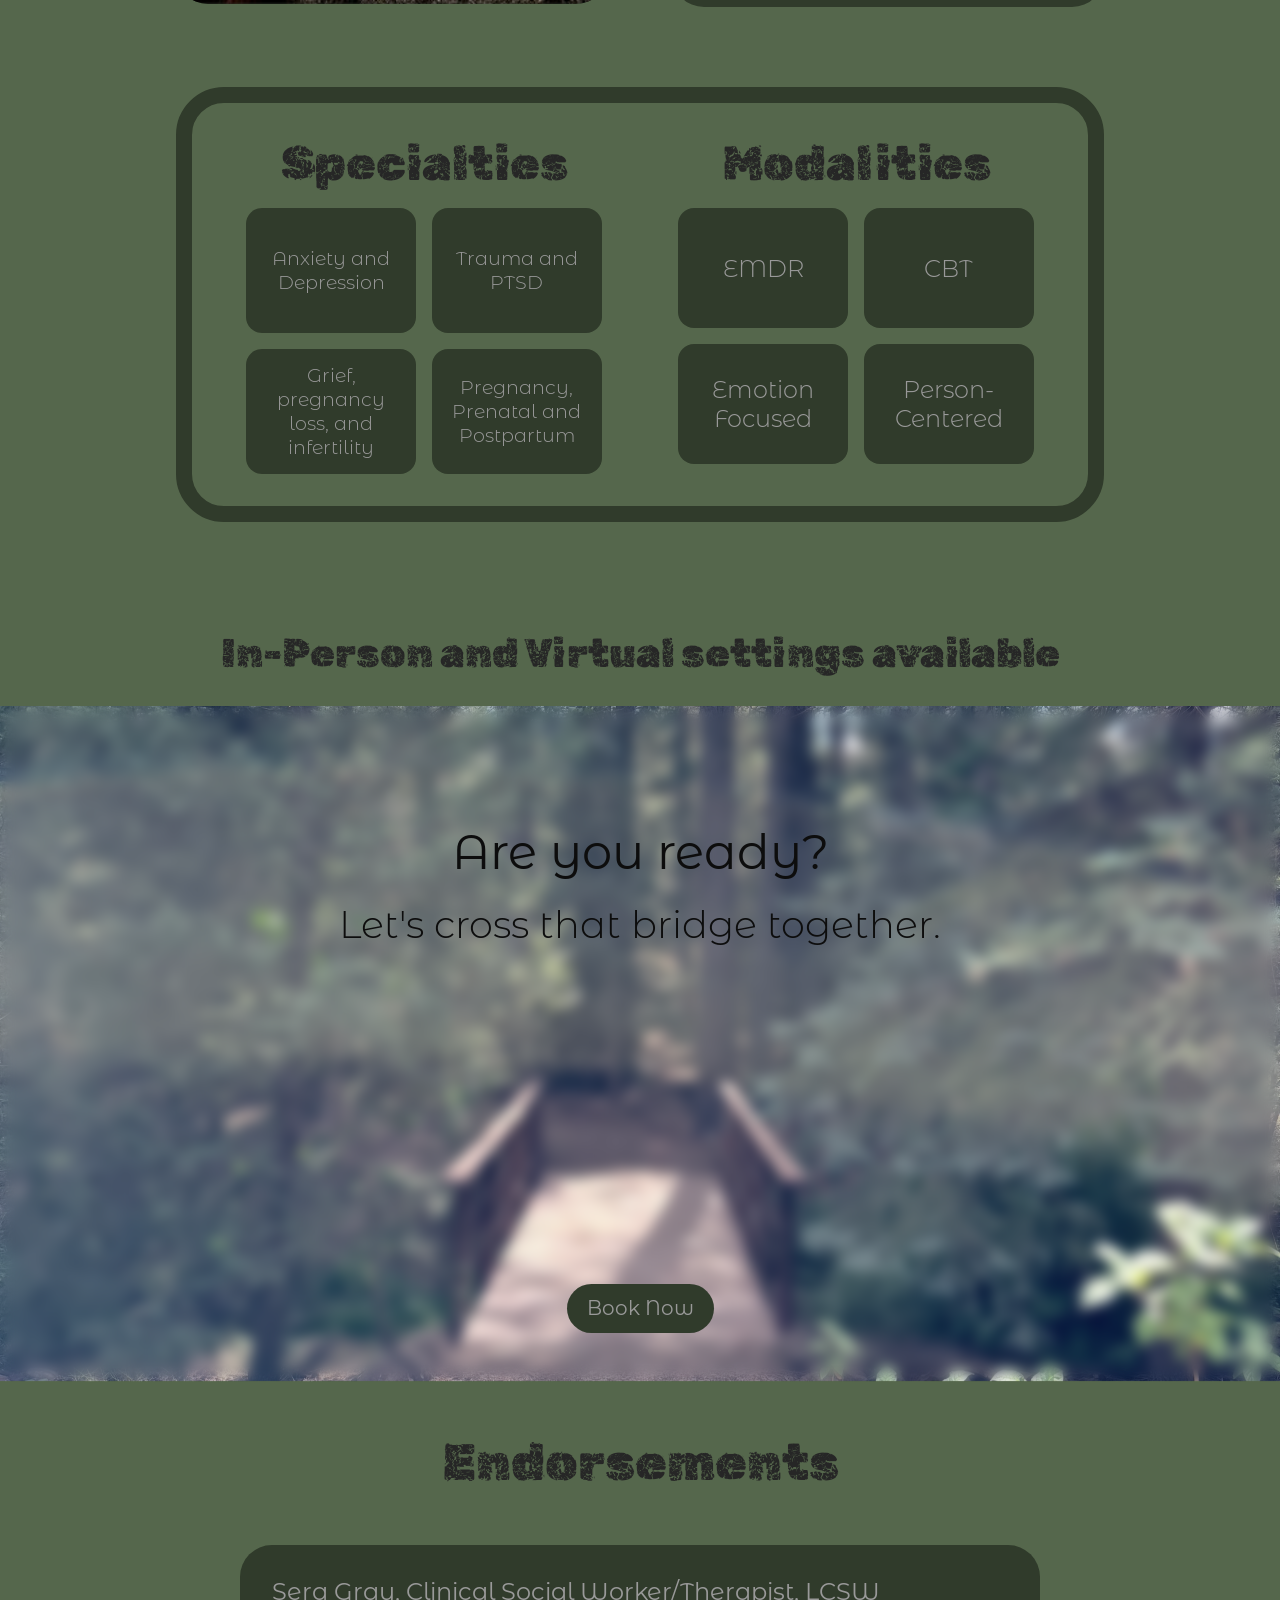
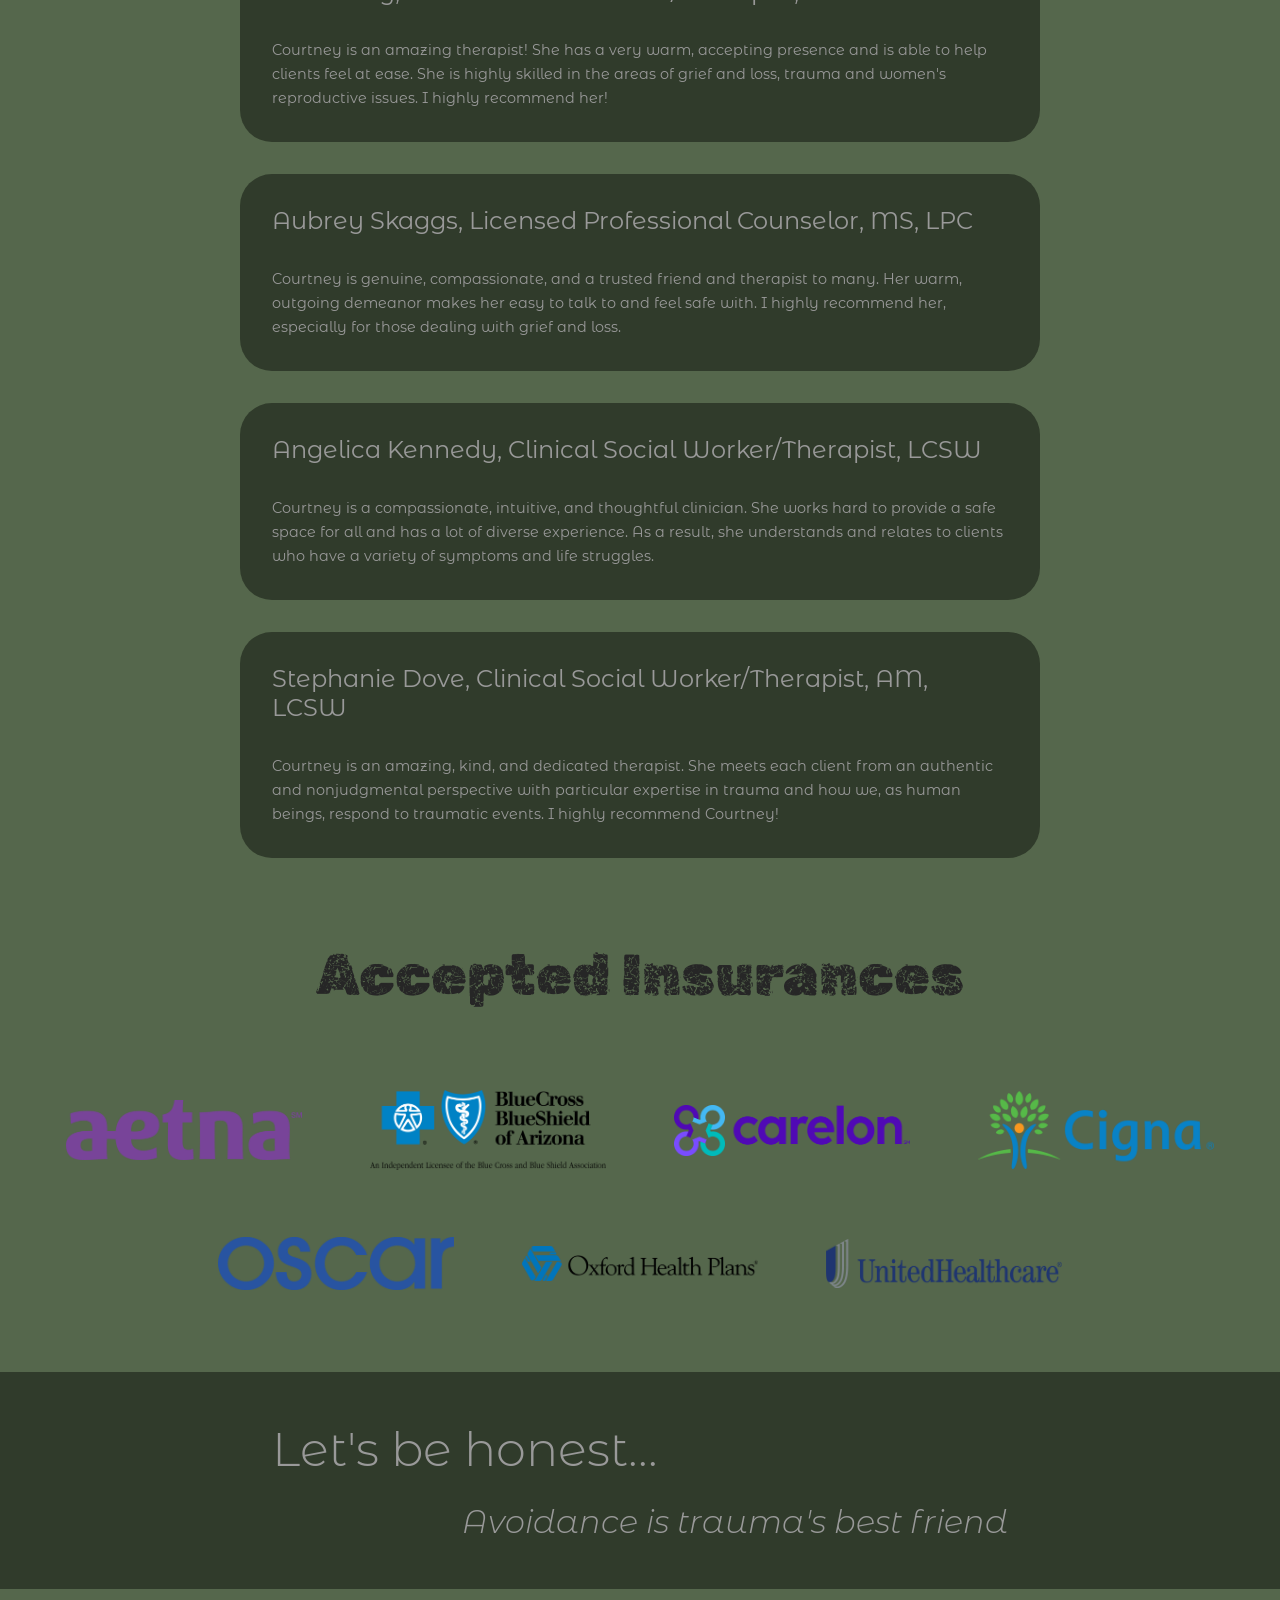
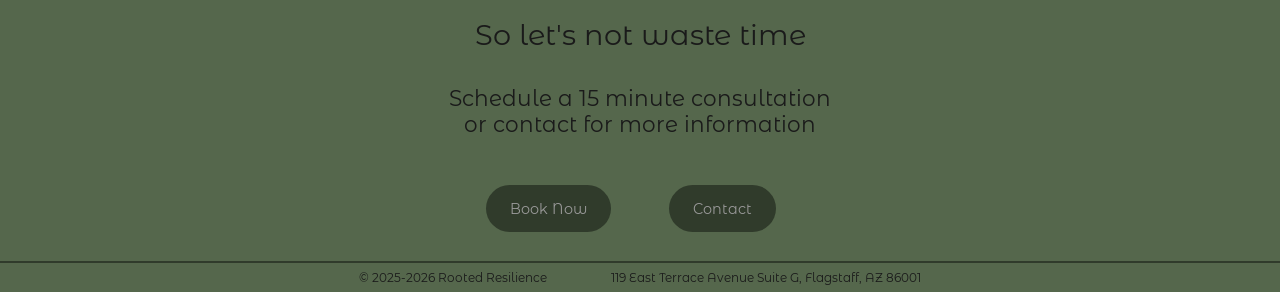
==== commit 7c93e786: "Add files via upload" ====
--- a/index.html
+++ b/index.html
@@ -59,7 +59,9 @@
             <!--SERVICES-->
             <div class="services">
                 <div class="specialties">
+
                     <h2>Specialties</h2>
+
                     <div class="specialties-list">
                         <ul>
                             <li>Anxiety and Depression</li>
@@ -71,7 +73,9 @@
                 </div>
 
                 <div class="modalities">
+
                     <h2>Modalities</h2>
+
                     <div class="modalities-list">
                         <ul>
                             <li>EMDR</li>
@@ -86,12 +90,15 @@
 
                 <div class="services-individual-container">
                     <div class="services-individual">
-                        <div class="ready">
-                            <h4>Are you ready?</h4>
-                            <h5>Let's cross that bridge together.</h5>
-                        </div>
-                        <div class="book-now">
-                            <a href="https://care.headway.co/providers/courtney-carver?utm_source=pem&utm_medium=direct_link&utm_campaign=103137">Book Now</a>
+                        <div class="services-individual-text">
+                            <div class="ready">
+                                <h4>Are you ready?</h4>
+                                <h5>Let's cross that bridge together.</h5>
+                            </div>
+
+                            <div class="book-now">
+                                <a href="https://care.headway.co/providers/courtney-carver?utm_source=pem&utm_medium=direct_link&utm_campaign=103137">Book Now</a>
+                            </div>
                         </div>
                     </div>
                 </div>
@@ -131,12 +138,15 @@
 
                 <div class="services-individual-container">
                     <div class="services-individual">
-                        <div class="ready">
-                            <h4>Are you ready?</h4>
-                            <h5>Let's cross that bridge together.</h5>
-                        </div>
-                        <div class="book-now">
-                            <a href="https://care.headway.co/providers/courtney-carver?utm_source=pem&utm_medium=direct_link&utm_campaign=103137">Book Now</a>
+                        <div class="services-individual-text">
+                            <div class="ready">
+                                <h4>Are you ready?</h4>
+                                <h5>Let's cross that bridge together.</h5>
+                            </div>
+
+                            <div class="book-now">
+                                <a href="https://care.headway.co/providers/courtney-carver?utm_source=pem&utm_medium=direct_link&utm_campaign=103137">Book Now</a>
+                            </div>
                         </div>
                     </div>
                 </div>
--- a/styles.css
+++ b/styles.css
@@ -268,7 +268,7 @@
     margin: 0;
     font-family: "Cookie", cursive;
     font-size: clamp(1.5rem, 8vw, 2rem);
-    color: hsl(0, 0%, 15%, 100%);
+    color: hsl(0, 0%, 20%, 100%);
 }
 
 .logo a {
@@ -299,7 +299,7 @@
     padding: 0;
     margin: 0;
     font-size: clamp(0.75rem, 4vw, 2rem);
-    color: hsl(0, 0%, 55%, 100%);
+    color: hsl(0, 0%, 60%, 100%);
 }
 
 @media only screen and (min-width: 540px) {
@@ -384,7 +384,7 @@
     }
 
     .page-hero {
-        padding-bottom: clamp(15rem, 52vh, 65rem)
+        padding-bottom: clamp(15rem, 52vh, 65rem);
     }
 }
 
@@ -424,45 +424,44 @@
         position: sticky;
         top: calc(var(--scale) * 6.5);
         width: 100%;
+        max-width: 27rem;
         height: auto;
         padding: 0 2rem 2rem 2rem;
     }
 
     .intro-photo {
         width: 100%;
-        height: auto;
         max-width: 27rem;
         height: auto;
         border: none;
         border-radius: 2rem;
-        background-color: hsla(100, 15%, 15%, 100%);
+        background-color: hsla(100, 15%, 20%, 100%);
     }
 
     .intro-photo img {
         width: 100%;
         height: auto;
-        padding: 2rem;
+        padding: 2rem 0 0;
         border-radius: 2rem;
     }
 
     .intro-text {
         width: 100%;
-        max-width: 27rem;
+        max-width: 23rem;
         height: auto;
         padding: 1rem 2rem;
         margin: 0;
         border: none;
         border-radius: 2rem;
         line-height: 1.6rem;
-        background-color:hsla(100, 15%, 15%, 100%);
-        color: hsl(0, 0%, 45%, 100%);
+        background-color:hsla(100, 15%, 20%, 100%);
     }
 
     .intro-text p {
         padding: 1rem 0;
         margin: 0;
         font-size: calc(var(--scale) * 1);
-        color: hsl(0, 0%, 55%, 100%);
+        color: hsl(0, 0%, 60%, 100%);
     }
 
     @media only screen and (min-width: 1024px) {
@@ -496,16 +495,18 @@
 
         #intro-container-photo {
             display: flex;
-            justify-content: center;
+            justify-content: flex-end;
             grid-row: 2 / 3;
             grid-column: 1 / 2;
             width: 100%;
-            min-width: 27rem;
-            height: 100%;
+            min-width: 31rem;
+            height: auto;
             padding: 2rem;
         }
 
         .intro-photo {
+            display: flex;
+            justify-content: flex-end;
             width: 100%;
             min-width: 27rem;
             height: 100%;
@@ -524,7 +525,7 @@
             grid-row: 1 / 3;
             grid-column: 2 / 3;
             width: 100%;
-            min-width: 27rem;
+            min-width: 31rem;
             height: auto;
             padding: 2rem;
         }
@@ -596,12 +597,12 @@
         min-height: 6rem;
         padding: 0.75rem;
         border-radius: 1rem;
-        background-color: hsla(100, 15%, 15%, 100%);
+        background-color: hsla(100, 15%, 20%, 100%);
         font-family: "Montserrat Alternates", sans-serif;
         font-size: calc(var(--scale) * 1);
         font-weight: 300;
         font-style: normal;
-        color: hsl(0, 0%, 55%, 100%);
+        color: hsl(0, 0%, 60%, 100%);
     }
 
     .modalities {
@@ -651,12 +652,12 @@
         min-height: 6rem;
         padding: calc(var(--scale) * 0.75);
         border-radius: 1rem;
-        background-color: hsla(100, 15%, 15%, 100%);
+        background-color: hsla(100, 15%, 20%, 100%);
         font-family: "Montserrat Alternates", sans-serif;
         font-size: calc(var(--scale) * 1.5);
         font-weight: 300;
         font-style: normal;
-        color: hsl(0, 0%, 55%, 100%);
+        color: hsl(0, 0%, 60%, 100%);
     }
 
     .services h3 {
@@ -669,7 +670,7 @@
         height: auto;
         padding: calc(var(--scale) * 1.5);
         margin: 0;
-        font-size: clamp(0.75rem, 3vw, 2rem);
+        font-size: clamp(0.75rem, 4vw, 2.5rem);
         color: hsl(0, 0%, 15%, 100%);
         background-color: hsla(100, 15%, 35%, 100%);
     }
@@ -679,8 +680,9 @@
         top: 0;
         z-index: 3;
         width: 100%;
-        height: 50vh;
-        max-height: 60rem;
+        height: 55vh;
+        min-height: 25rem;
+        max-height: 32rem;
         background-image: url(bridge.jpeg);
         background-position: center;
         background-size: cover;
@@ -690,26 +692,33 @@
     .services-individual {
         display: flex;
         flex-flow: column nowrap;
-        justify-content: space-between;
-        width: 100%;
-        height: 50vh;
-        max-height: 60rem;
-        backdrop-filter: blur(3px);
+        justify-content: flex-end;
+        width: 100%;
+        height: 55vh;
+        min-height: 25rem;
+        max-height: 32rem;
+        backdrop-filter: blur(7px);
+    }
+
+    .services-individual-text {
+        width: 100%;
+        height: auto;
     }
 
     .services-individual .ready {
-        padding-bottom: 0rem;
+        width: 100%;
+        height: auto;
+        padding-bottom: clamp(12rem, 26.5vh, 15.5rem);
     }
 
     .services-individual h4 {
         width: 100%;
         height: auto;
-        padding: clamp(5rem, 5vw, 10rem) 2rem 1rem 2rem;
+        padding-bottom: calc(var(--scale) * 1);
         margin: 0;
         text-align: center;
-        font-size: clamp(1.5rem, 5vw, 4rem);
-        font-weight: 700px;
-        font-style: bold;
+        font-size: calc(var(--scale) * 2);
+        color: hsl(0, 0%, 5%, 100%);
     }
 
     .services-individual h5 {
@@ -718,9 +727,8 @@
         padding: 0 2rem;
         margin: 0;
         text-align: center;
-        font-size: clamp(1.25rem, 4vw, 3rem);
-        font-weight: 700px;
-        font-style: bold;
+        font-size: calc(var(--scale) * 1.5);
+        color: hsl(0, 0%, 5%, 100%);
     }
 
     .services-individual .book-now {
@@ -739,27 +747,27 @@
         text-decoration: none;
         font-size: clamp(0.75rem, 2.5vw, 1.25rem);
         background-color: hsla(100, 15%, 20%, 100%);
-        color:hsl(0, 0%, 45%, 100%);
+        color:hsl(0, 0%, 60%, 100%);
     }
 
     .services-individual a:link {
-        color:hsl(0, 0%, 45%, 100%)
+        color:hsl(0, 0%, 60%, 100%)
     }
 
     .services-individual a:visited {
-        color:hsl(0, 0%, 45%, 100%)
+        color:hsl(0, 0%, 60%, 100%)
     }
 
     .services-individual a:hover {
         cursor: pointer;
         background-color: hsla(100, 15%, 15%, 75%);
-        color: hsl(0, 0%, 55%, 100%)
+        color: hsl(0, 0%, 65%, 100%)
     }
 
     .services-individual a:active {
         cursor: pointer;
         background-color: hsla(100, 15%, 25%, 75%);
-        color: hsl(0, 0%, 60%, 100%)
+        color: hsl(0, 0%, 70%, 100%)
     }
 
     .services-desktop-tablet {
@@ -794,8 +802,9 @@
             align-self: center;
             max-width: 58rem;
             padding: 1rem 1rem 2rem 1rem;
-            border: 1rem solid hsla(100, 15%, 15%, 100%);
+            border: 1rem solid hsla(100, 15%, 20%, 100%);
             border-radius: 3rem;
+            background-color: hsla(100, 15%, 35%, 100%);
         }
 
         .specialties {
@@ -862,49 +871,44 @@
             z-index: 3;
             width: 100%;
             height: auto;
-            padding: calc(var(--scale) * 2);
+            padding: calc(var(--scale) * 1.5);
             margin: 0;
-            font-size: clamp(2rem, 3vw, 4rem);
+            font-size: clamp(0.75rem, 4vw, 2.5rem);
             color: hsl(0, 0%, 15%, 100%);
-            background-color: hsla(100, 15%, 35%, 100%);;
+            background-color: hsla(100, 15%, 35%, 100%);
         }
 
         .services-individual-container {
             grid-row: 3 / 4;
             grid-column: 1 / 3;
-            position: sticky;
-            top: 0;
             z-index: 2;
-            height: 65vh;
+            height: 75vh;
+            min-height: 40rem;
+            max-height: 50rem;
             backdrop-filter: blur(3px);
         }
 
         .services-individual {
-            height: 65vh;
+            height: 75vh;
+            min-height: 40rem;
+            max-height: 50rem;
+        }
+
+        .services-individual .ready {
+            min-height: 5rem;
+            padding-bottom: clamp(21rem, 37vh, 27rem);
+        }
+
+        .services-individual h4 {
+            font-size: calc(var(--scale) * 2.5);
+        }
+
+        .services-individual h5 {
+            font-size: calc(var(--scale) * 2);
         }
 
         .services {
             display: none;
-        }
-    }
-
-    @media only screen and (min-width: 736px) {
-        .services-individual-container {
-            height: 70vh;
-        }
-
-        .services-individual {
-            height: 70vh;
-        }
-    }
-
-    @media only screen and (min-width: 1024px) {
-        .services-individual-container {
-            height: 75vh;
-        }
-
-        .services-individual {
-            height: 75vh;
         }
     }
 
@@ -948,13 +952,13 @@
         margin: 0;
         border: none;
         border-radius: 2rem;
-        background-color: hsla(100, 15%, 15%, 100%);
+        background-color: hsla(100, 15%, 20%, 100%);
     }
 
     .endorsement-text h4 {
         padding: 1rem 0;
         margin: 0;
-        color:hsl(0, 0%, 45%, 100%);
+        color:hsl(0, 0%, 60%, 100%);
         font-size: calc(var(--scale) * 1.25);
     }
 
@@ -963,7 +967,7 @@
         margin: 0;
         line-height: 1.5rem;
         font-size: calc(var(--scale) * 0.75);
-        color:hsl(0, 0%, 55%, 100%)
+        color:hsl(0, 0%, 60%, 100%)
     }
 
     /*--INSURANCE--*/
@@ -974,7 +978,7 @@
         align-items: center;
         width: 100%;
         height: auto;
-        padding: 4rem 2rem 2rem;
+        padding: 2rem;
     }
 
     .insurance h3 {
@@ -985,7 +989,7 @@
         padding: calc(var(--scale) * 1) 0;
         margin: 0;
         font-size: calc(var(--scale) * 2);
-        color:hsl(0, 0%, 15%, 100%);
+        color: hsl(0, 0%, 15%, 100%);
     }
 
     .insurance-photo-list {
@@ -1024,7 +1028,7 @@
         width: 100%;
         height: auto;
         margin-top: 1rem;
-        background-color: hsla(100, 15%, 15%, 100%);
+        background-color: hsla(100, 15%, 20%, 100%);
     }
 
     .schedule-hero {
@@ -1047,7 +1051,7 @@
         font-size: clamp(1.5rem, 6vw, 3rem);
         font-weight: 300;
         font-style: normal;
-        color:hsl(0, 0%, 55%, 100%);
+        color:hsl(0, 0%, 60%, 100%);
     }
 
     .avoidance {
@@ -1062,7 +1066,7 @@
         font-size: clamp(1rem, 4vw, 2rem);
         font-weight: 300;
         font-style: italic;
-        color:hsl(0, 0%, 55%, 100%);
+        color:hsl(0, 0%, 60%, 100%);
     }
 
     .consultation {
@@ -1121,26 +1125,26 @@
         border-radius: 2rem;
         text-decoration: none;
         font-size: calc(var(--scale) * 0.75);
-        background-color: hsla(100, 15%, 15%, 100%);
-        color:hsl(0, 0%, 55%, 100%);
+        background-color: hsla(100, 15%, 20%, 100%);
+        color:hsl(0, 0%, 60%, 100%);
     }
 
     .consultation a:link {
-        color:hsl(0, 0%, 55%, 100%);
+        color:hsl(0, 0%, 60%, 100%);
     }
 
     .consultation a:visited {
-        color:hsl(0, 0%, 55%, 100%);
+        color:hsl(0, 0%, 60%, 100%);
     }
 
     .consultation a:hover {
         cursor: pointer;
-        background-color: hsla(100, 15%, 15%, 50%);
+        background-color: hsla(100, 15%, 20%, 50%);
     }
 
     .consultation a:active {
         cursor: pointer;
-        background-color: hsla(100, 15%, 15%, 75%);
+        background-color: hsla(100, 15%, 20%, 75%);
     }
 /*--END OF HOME PAGE--*/
 
@@ -1153,7 +1157,7 @@
     width: 100%;
     height: auto;
     padding: 0;
-    border-top: 2px solid hsla(100, 15%, 15%, 100%);
+    border-top: 2px solid hsla(100, 15%, 20%, 100%);
     margin: 0;
 }
 
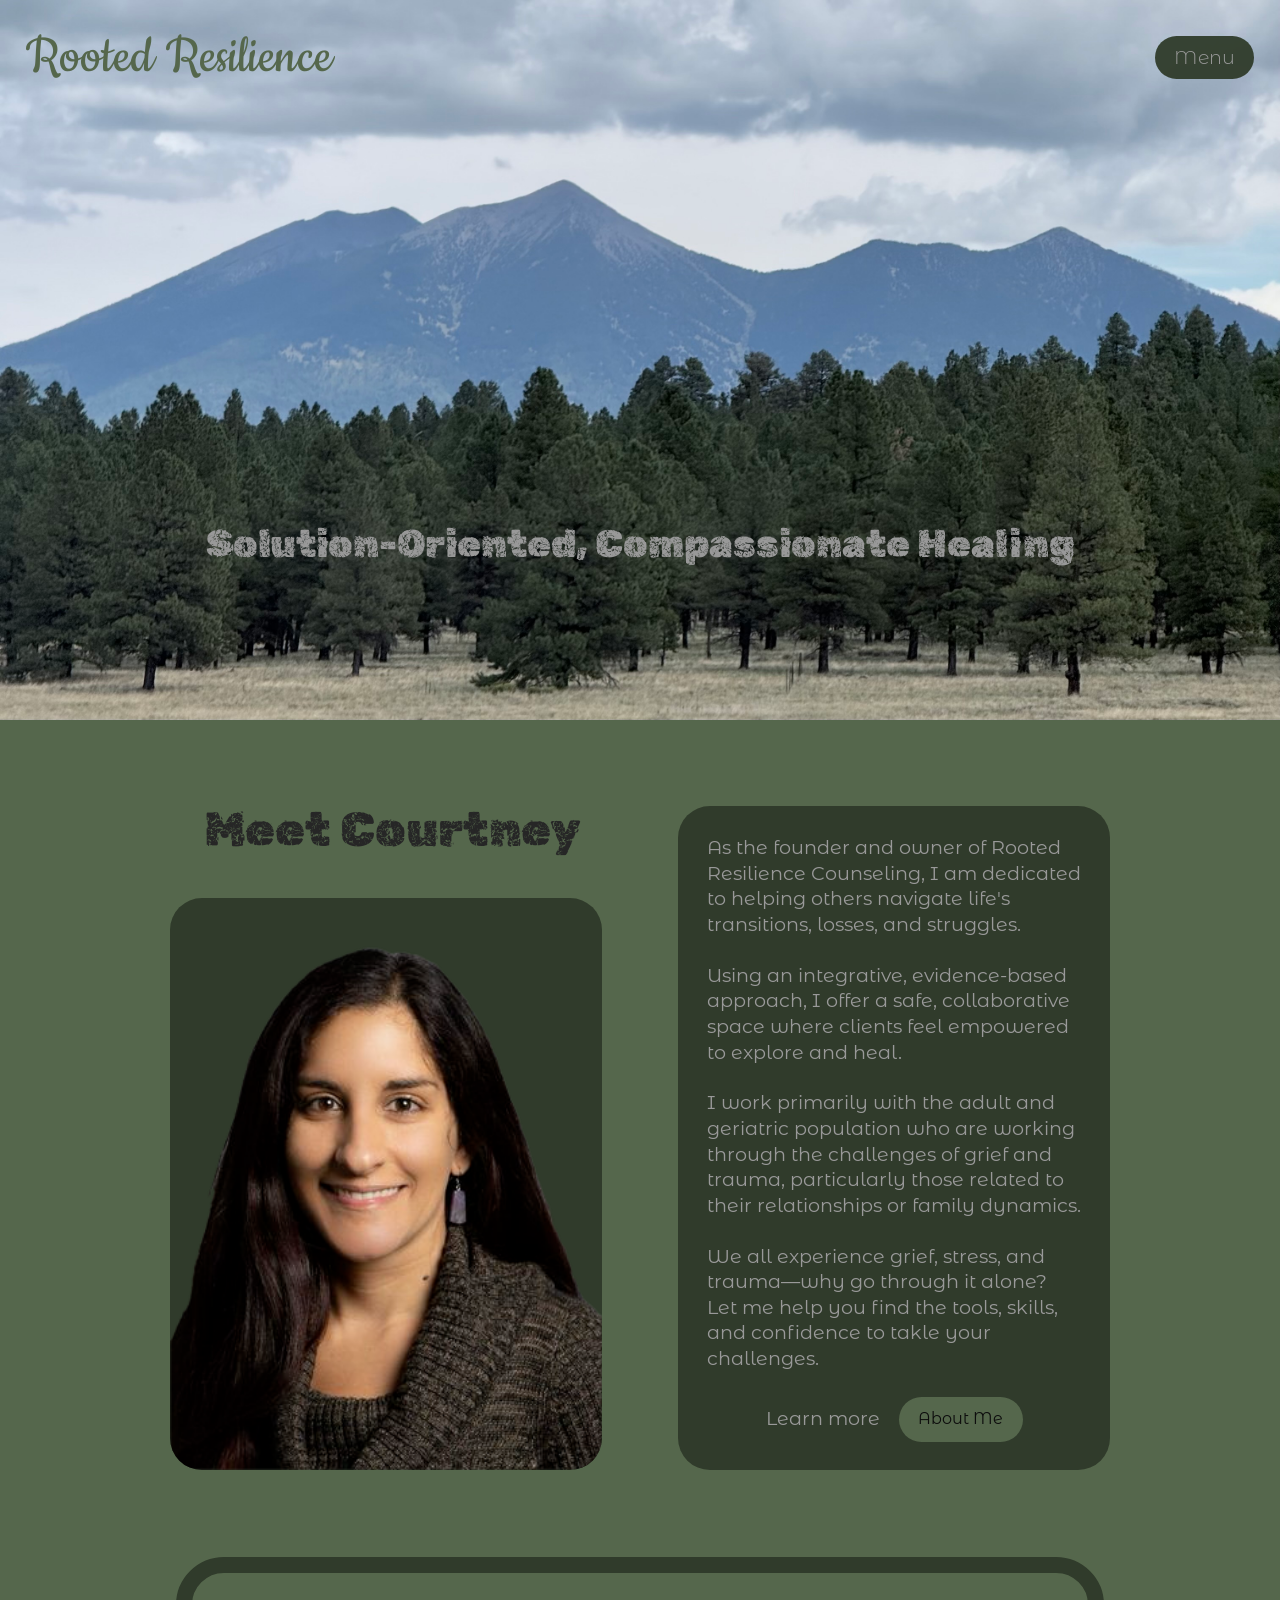
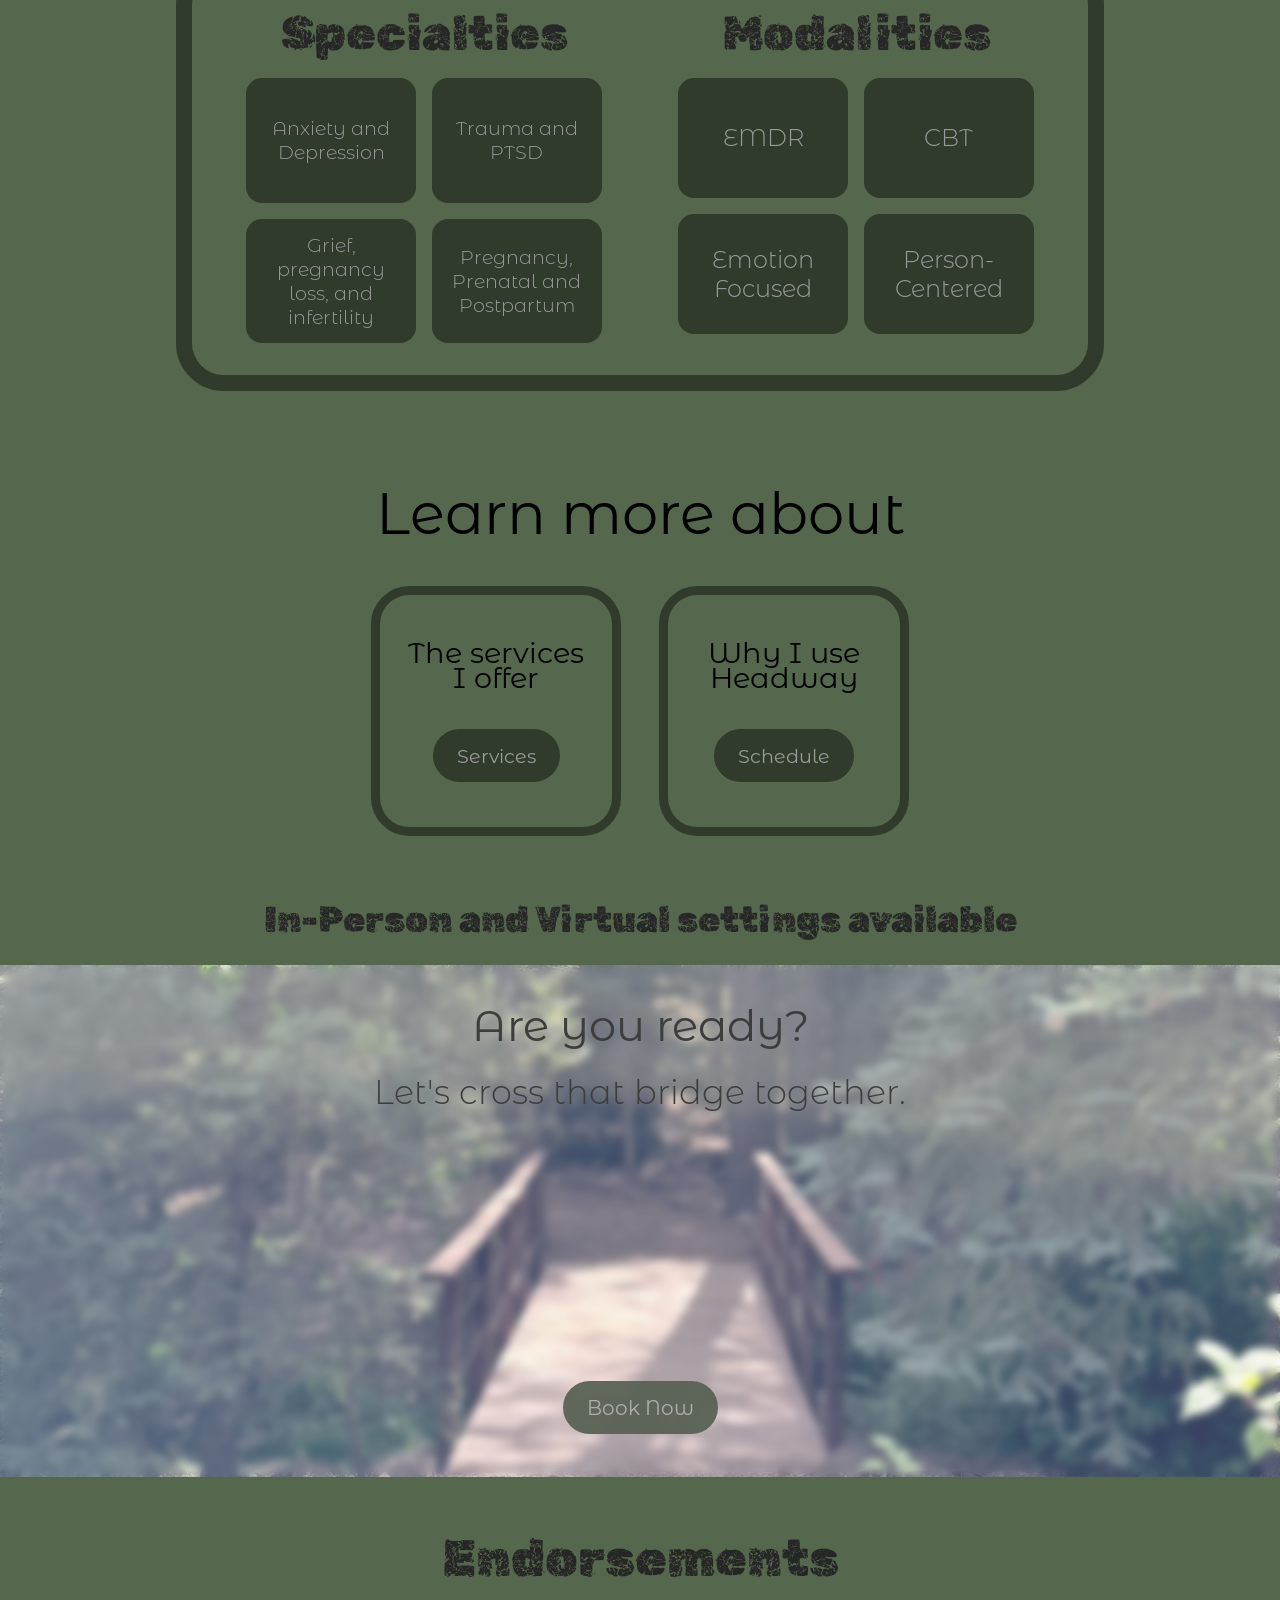
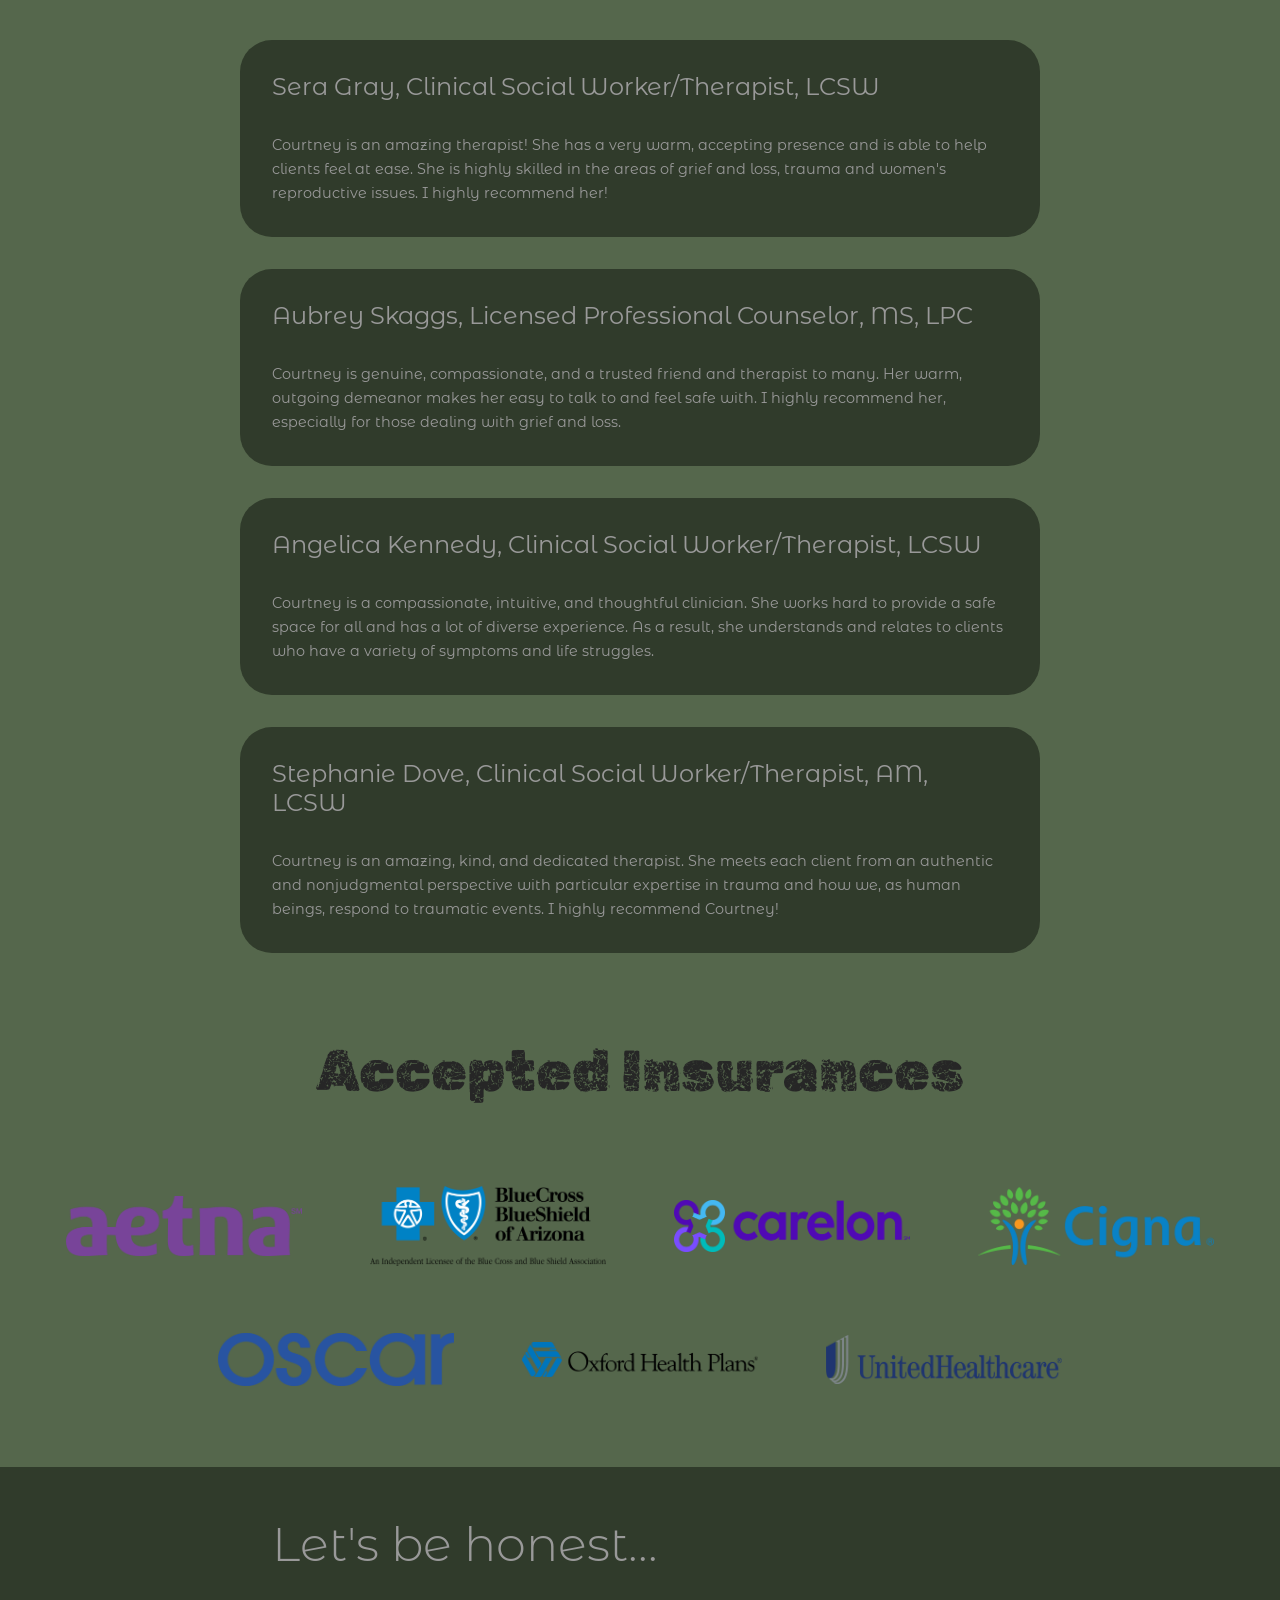
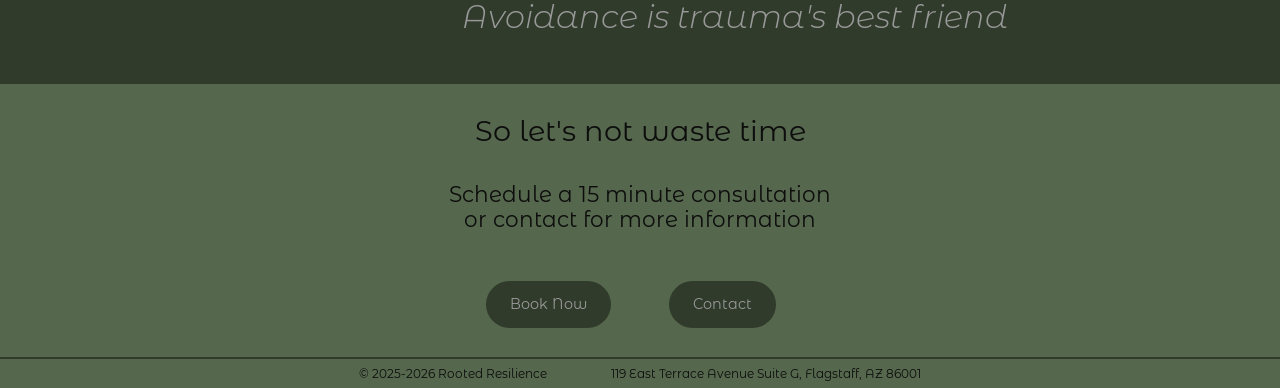
==== commit 3979668f: "Add files via upload" ====
--- a/index.html
+++ b/index.html
@@ -10,26 +10,36 @@
         <link href="https://fonts.googleapis.com/css2?family=Cookie&family=Montserrat+Alternates:ital,wght@0,100;0,200;0,300;0,400;0,500;0,600;0,700;0,800;0,900;1,100;1,200;1,300;1,400;1,500;1,600;1,700;1,800;1,900&family=Rubik+Distressed&display=swap" rel="stylesheet">
     </head>
 
-    <body>
+    <body class="home-body">
         <!--HEADER-->
-        <header>
-            <nav>
-                <ul class="nav-links">
-                    <li class="home"><a href="index.html">Home</a></li>
-                    <li><a href="about.html">About</a></li>
-                    <li><a href="services.html">Services</a></li>
-                    <li><a href="schedule.html">Schedule</a></li>
-                    <li><a href="contact.html">Contact</a></li>
-                </ul>
-            </nav>
-            
-            <div class="logo">
-                <h1><a href="index.html">Rooted Resilience</a></h1>
-            </div>
-
-            <div class="page-hero">
-                <h2>Solution-Oriented, Compassionate Healing</h2>
-            </div>       
+        <header class="home-header">
+            <div class="home-navbar-content">
+                <div class="home-logo">
+                    <h1>Rooted Resilience</h1>
+                </div>
+                
+                <nav class="home-navbar">
+                    <details>
+                        <summary>Menu</summary>
+                        
+                        <ul class="nav-links">
+                            <li><a href="index.html">Home</a></li>
+                            <li><a href="about.html">About</a></li>
+                            <li><a href="services.html">Services</a></li>
+                            <li><a href="schedule.html">Schedule</a></li>
+                            <li><a href="contact.html">Contact</a></li>
+                        </ul>
+                    </details>
+                </nav>
+            </div>      
+            
+            <div class="home-page-hero-container">
+                
+            
+                <div class="home-page-hero">
+                    <h2>Solution-Oriented, Compassionate Healing</h2>
+                </div>
+            </div>
         </header>
 
         <!--MAIN CONTENT-->
@@ -45,13 +55,24 @@
                         <img src="Image.png">
                     </div>
                 </div>
-                
+
                 <div class="intro-container" id="intro-container-text">
                     <div class="intro-text">
                         <p>As the founder and owner of Rooted Resilience Counseling, I am dedicated to helping others navigate life's transitions, losses, and struggles.</p>
+
                         <p>Using an integrative, evidence-based approach, I offer a safe, collaborative space where clients feel empowered to explore and heal.</p>
+
                         <p>I work primarily with the adult and geriatric population who are working through the challenges of grief and trauma, particularly those related to their relationships or family dynamics.</p>
-                        <p>We all experience grief, stress, and trauma&mdash;why go through it alone? Let me help you find the tools, skills, and confidence to takle your challenges</p>
+
+                        <p>We all experience grief, stress, and trauma—why go through it alone? Let me help you find the tools, skills, and confidence to takle your challenges.</p>
+
+                        <div class="intro-link-container">
+                            <p>Learn more </p>
+
+                            <div class="intro-link">
+                                <a href="about.html">About Me</a>
+                            </div>
+                        </div>
                     </div>
                 </div>
             </div>
@@ -83,6 +104,22 @@
                             <li>Emotion Focused</li>
                             <li>Person-Centered</li>
                         </ul>
+                    </div>
+                </div>
+
+                <div class="services-links">
+                    <h4>Learn more about</h4>
+                    
+                    <div class="link-container">
+                        <div class="services-link-container">
+                            <p>The services I offer</p>
+                            <a href="services.html">Services</a>
+                        </div>
+
+                        <div class="schedule-link-container">
+                            <p>Why I use Headway</p>
+                            <a href="schedule.html">Schedule</a>
+                        </div>
                     </div>
                 </div>
                         
@@ -134,6 +171,22 @@
                     </div>
                 </div>
 
+                <div class="services-links">
+                    <h4>Learn more about</h4>
+
+                    <div class="link-container">
+                        <div class="services-link-container">
+                            <p>The services I offer</p>
+                            <a href="services.html">Services</a>
+                        </div>
+
+                        <div class="schedule-link-container">
+                            <p>Why I use Headway</p>
+                            <a href="schedule.html">Schedule</a>
+                        </div>
+                    </div>
+                </div>
+
                 <h3>In-Person and Virtual settings available</h3>
 
                 <div class="services-individual-container">
@@ -145,7 +198,7 @@
                             </div>
 
                             <div class="book-now">
-                                <a href="https://care.headway.co/providers/courtney-carver?utm_source=pem&utm_medium=direct_link&utm_campaign=103137">Book Now</a>
+                                <a href="https://care.headway.co/providers/courtney-carver">Book Now</a>
                             </div>
                         </div>
                     </div>
@@ -217,7 +270,7 @@
 
                     <div class="consultation-links">
                         <div class="book-now">
-                            <a href="https://care.headway.co/providers/courtney-carver?utm_source=pem&utm_medium=direct_link&utm_campaign=103137">Book Now</a>
+                            <a href="https://care.headway.co/providers/courtney-carver">Book Now</a>
                         </div>
 
                         <div class="contact">
--- a/styles.css
+++ b/styles.css
@@ -1,122 +1,122 @@
 /*--GENERAL FONT SPECIFICATIONS--*/
 .cookie-regular {
-  font-family: "Cookie", cursive;
-  font-weight: 400;
-  font-style: normal;
+    font-family: "Cookie", cursive;
+    font-weight: 400;
+    font-style: normal;
 }
 
 .rubik-distressed-regular {
-  font-family: "Rubik Distressed", system-ui;
-  font-weight: 400;
-  font-style: normal;
+    font-family: "Rubik Distressed", system-ui;
+    font-weight: 400;
+    font-style: normal;
 }
 
 .montserrat-alternates-thin {
-  font-family: "Montserrat Alternates", sans-serif;
-  font-weight: 100;
-  font-style: normal;
+    font-family: "Montserrat Alternates", sans-serif;
+    font-weight: 100;
+    font-style: normal;
 }
 
 .montserrat-alternates-extralight {
-  font-family: "Montserrat Alternates", sans-serif;
-  font-weight: 200;
-  font-style: normal;
+    font-family: "Montserrat Alternates", sans-serif;
+    font-weight: 200;
+    font-style: normal;
 }
 
 .montserrat-alternates-light {
-  font-family: "Montserrat Alternates", sans-serif;
-  font-weight: 300;
-  font-style: normal;
+    font-family: "Montserrat Alternates", sans-serif;
+    font-weight: 300;
+    font-style: normal;
 }
 
 .montserrat-alternates-regular {
-  font-family: "Montserrat Alternates", sans-serif;
-  font-weight: 400;
-  font-style: normal;
+    font-family: "Montserrat Alternates", sans-serif;
+    font-weight: 400;
+    font-style: normal;
 }
 
 .montserrat-alternates-medium {
-  font-family: "Montserrat Alternates", sans-serif;
-  font-weight: 500;
-  font-style: normal;
+    font-family: "Montserrat Alternates", sans-serif;
+    font-weight: 500;
+    font-style: normal;
 }
 
 .montserrat-alternates-semibold {
-  font-family: "Montserrat Alternates", sans-serif;
-  font-weight: 600;
-  font-style: normal;
+    font-family: "Montserrat Alternates", sans-serif;
+    font-weight: 600;
+    font-style: normal;
 }
 
 .montserrat-alternates-bold {
-  font-family: "Montserrat Alternates", sans-serif;
-  font-weight: 700;
-  font-style: normal;
+    font-family: "Montserrat Alternates", sans-serif;
+    font-weight: 700;
+    font-style: normal;
 }
 
 .montserrat-alternates-extrabold {
-  font-family: "Montserrat Alternates", sans-serif;
-  font-weight: 800;
-  font-style: normal;
+    font-family: "Montserrat Alternates", sans-serif;
+    font-weight: 800;
+    font-style: normal;
 }
 
 .montserrat-alternates-black {
-  font-family: "Montserrat Alternates", sans-serif;
-  font-weight: 900;
-  font-style: normal;
+    font-family: "Montserrat Alternates", sans-serif;
+    font-weight: 900;
+    font-style: normal;
 }
 
 .montserrat-alternates-thin-italic {
-  font-family: "Montserrat Alternates", sans-serif;
-  font-weight: 100;
-  font-style: italic;
+    font-family: "Montserrat Alternates", sans-serif;
+    font-weight: 100;
+    font-style: italic;
 }
 
 .montserrat-alternates-extralight-italic {
-  font-family: "Montserrat Alternates", sans-serif;
-  font-weight: 200;
-  font-style: italic;
+    font-family: "Montserrat Alternates", sans-serif;
+    font-weight: 200;
+    font-style: italic;
 }
 
 .montserrat-alternates-light-italic {
-  font-family: "Montserrat Alternates", sans-serif;
-  font-weight: 300;
-  font-style: italic;
+    font-family: "Montserrat Alternates", sans-serif;
+    font-weight: 300;
+    font-style: italic;
 }
 
 .montserrat-alternates-regular-italic {
-  font-family: "Montserrat Alternates", sans-serif;
-  font-weight: 400;
-  font-style: italic;
+    font-family: "Montserrat Alternates", sans-serif;
+    font-weight: 400;
+    font-style: italic;
 }
 
 .montserrat-alternates-medium-italic {
-  font-family: "Montserrat Alternates", sans-serif;
-  font-weight: 500;
-  font-style: italic;
+    font-family: "Montserrat Alternates", sans-serif;
+    font-weight: 500;
+    font-style: italic;
 }
 
 .montserrat-alternates-semibold-italic {
-  font-family: "Montserrat Alternates", sans-serif;
-  font-weight: 600;
-  font-style: italic;
+    font-family: "Montserrat Alternates", sans-serif;
+    font-weight: 600;
+    font-style: italic;
 }
 
 .montserrat-alternates-bold-italic {
-  font-family: "Montserrat Alternates", sans-serif;
-  font-weight: 700;
-  font-style: italic;
+    font-family: "Montserrat Alternates", sans-serif;
+    font-weight: 700;
+    font-style: italic;
 }
 
 .montserrat-alternates-extrabold-italic {
-  font-family: "Montserrat Alternates", sans-serif;
-  font-weight: 800;
-  font-style: italic;
+    font-family: "Montserrat Alternates", sans-serif;
+    font-weight: 800;
+    font-style: italic;
 }
 
 .montserrat-alternates-black-italic {
-  font-family: "Montserrat Alternates", sans-serif;
-  font-weight: 900;
-  font-style: italic;
+    font-family: "Montserrat Alternates", sans-serif;
+    font-weight: 900;
+    font-style: italic;
 }
 
 h1 {
@@ -186,208 +186,297 @@
 }
 
 /*--HEADER--*/
-header {
-    display: grid;
-    grid-template-rows: auto 1fr 1fr;
-    grid-template-columns: auto;
-    width: 100%;
-    height: 65%;
-    padding: 0;
-    margin: 0;
-    background-image: url(flagstaff.jpeg);
-    background-position: center;
-    background-size: cover;
-    background-repeat: no-repeat;
-}
-
-nav {
-    display: flex;
-    justify-content: center;
-    align-items: center;
-    width: 100%;
-    height: auto;
-    padding: 0;
-}
-
-.nav-links {
-    display: flex;
-    flex-flow: row nowrap;
-    justify-content: space-around;
-    width: 100%;
-    max-width: 25rem;
-    padding: 1rem;
-    margin: 0;
-    list-style-type: none;
-}
-
-.nav-links li {
-    display: flex;
-    justify-content: center;
-    align-items: center;
-    margin: 0;
-}
-
-.nav-links a {
-    padding: clamp(0.5rem, 2vw, 2rem);
-    text-decoration: none;
-    font-family: "Montserrat Alternates", sans-serif;
-    font-size: clamp(0.625rem, 2vw, 1rem);
-}
-
-.nav-links a:link {
-    color: black;
-}
-
-.nav-links a:visited {
-    color: black;
-}
-
-.nav-links a:hover {
-    cursor: pointer;
-    border: none;
-    border-radius: 1.5rem;
-    background-color: hsla(100, 15%, 30%, 50%)
-}
-
-.nav-links a:active {
-    cursor: pointer;
-    border: none;
-    border-radius: 1.5rem;
-    background-color: hsla(100, 15%, 20%, 75%)
-}
-
-.logo {
-    display: flex;
-    justify-content: center;
-    align-items: flex-end;
-    padding-bottom: clamp(1.5rem, 10vw, 2rem);
-}
-
-.logo h1 {
-    padding: 0;
-    margin: 0;
-    font-family: "Cookie", cursive;
-    font-size: clamp(1.5rem, 8vw, 2rem);
-    color: hsl(0, 0%, 20%, 100%);
-}
-
-.logo a {
-    font-family: "Cookie", cursive;
-    text-decoration: none;
-}
-
-.logo a:link {
-    color: hsl(0, 0%, 20%, 100%)
-}
-
-.logo a:visited {
-    color: hsl(0, 0%, 20%, 100%)
-}
-
-.logo a:hover {
-    cursor: pointer;
-}
-
-.page-hero {
-    display: flex;
-    justify-content: center;
-    align-items: flex-end;
-    padding: clamp(1rem, 2vw, 3rem) 0 clamp(4rem, 4vw, 5rem);
-}
-
-.page-hero h2 {
-    padding: 0;
-    margin: 0;
-    font-size: clamp(0.75rem, 4vw, 2rem);
-    color: hsl(0, 0%, 60%, 100%);
-}
-
-@media only screen and (min-width: 540px) {
-    header {
-        grid-template-rows: auto 1fr;
-        grid-template-columns: 2fr 3fr;
-        width: 100%;
-        height: 75vh;
-        max-height: 786px;
+    /*--GLOBAL HEADER STYLING--*/
+    .global-header {
+        position: sticky;
+        top: 0;
+        width: 100%;
+        height: auto;
+        padding: calc(var(--scale) * 1.5);
+        margin: 0;
+    }
+
+    .navbar-content {
+        display: flex;
+        flex-flow: row nowrap;
+        justify-content: space-between;
+        align-items: center;
+        position: relative;
+        width: 100%;
+        height: auto;
+        padding: calc(var(--scale) * 0.75) calc(var(--scale) * 1.5);
+        margin: 0;
+        border: none;
+        border-radius: calc(var(--scale) * 2);
+        background-color: hsla(100, 15%, 20%, 95%);
+    }
+
+    .logo {
+        width: auto;
+        height: auto;
+        padding: 0;
+        margin: 0;
+    }
+
+    .logo a {        
+        width: 100%;
+        height: auto;
+        padding: 0;
+        margin: 0;
+        text-decoration: none;
+        font-family: "Cookie", cursive; 
+        font-size: calc(var(--scale) * 1.75);
+        font-weight: 400;
+        font-style: normal;
+        color: hsl(0, 0%, 55%, 100%);
+    }
+
+    .logo a:link {
+        color: hsl(0, 0%, 55%, 100%);
+    }
+
+    .logo a:visited {
+        color: hsl(0, 0%, 55%, 100%);
+    }
+
+    .logo a:hover {
+        color: hsl(0, 0%, 45%, 100%);
+        cursor: pointer;
+    }
+
+    .logo a:active {
+        text-shadow: 1px 1px 0;
+        color: hsla(100, 15%, 35%, 100%);
+        cursor: pointer;
     }
 
     nav {
-        grid-row: 1 / 2;
-        grid-column: 2 / 3;
-        justify-content: flex-end;
-        padding: clamp(0.5rem, 1vw, 1rem) clamp(1rem, 2vw, 2rem);
-    }
-
+        width: auto;
+        height: auto;
+        margin: 0;
+        padding: 0;
+    }
+
+    details summary {
+        display: flex;
+        flex-flow: column nowrap;
+        justify-content: center;
+        align-items: center;
+        position: relative;
+        z-index: 10;
+        width: 100%;
+        height: auto;
+        padding: calc(var(--scale) * 0.25) calc(var(--scale) * 0.75);
+        margin: 0;
+        text-align: center;
+        list-style-type: none;
+        font-family: "Montserrat Alternates", sans-serif;
+        font-size: calc(var(--scale) * 1);
+        font-weight: 300;
+        font-style: normal;
+        color: hsl(0, 0%, 55%, 100%);
+        cursor: pointer;
+    }
+
+    details summary:hover {
+        padding: calc(var(--scale) * 0.25) calc(var(--scale) * 0.75);
+        border: none;
+        border-radius: calc(var(--scale) * 1);
+        color: hsl(0, 0%, 5%, 100%);
+        background-color: hsla(100, 15%, 35%, 100%);
+    }
+
+    details summary:active {
+        transform: translateX(2px) translateY(2px);
+        box-shadow: inset 0 3px 5px rgba(0,0,0,0.2);
+        color: hsla(100, 0%, 5%, 100%);
+        cursor: pointer;
+    }
+
+    details[open] .nav-links {
+        opacity: 0.95;
+        pointer-events: auto;
+        transform: translateY(0);
+        transition: 0.5s ease;
+    }
+    
     .nav-links {
+        position: absolute;
+        top: calc(100% + calc(var(--scale) * 1));
+        right: calc(var(--scale) * 1);
+        z-index: 10;
+        width: max-content;
+        min-width: 5rem;
+        height: auto;
+        padding: calc(var(--scale) * 0.5);
+        margin: 0;
+        list-style-type: none;
+        border-radius: calc(var(--scale) * 1.5);
+        background-color: hsla(100, 15%, 20%, 95%);
+        opacity: 0;
+        pointer-events: none;
+        transform: translateY(-10px);
+        transition: 0.5s ease;
+    }
+
+    .nav-links li {
+        width: auto;
+        height: auto;
+        padding: 0;
+        margin: calc(var(--scale) * 0.5) 0;
+        text-align: center;
+    }
+
+    .nav-links a {
+        width: 100%;
+        height: auto;
+        padding: calc(var(--scale) * 0.25) calc(var(--scale) * 0.5);
+        text-decoration: none;
+        font-family: "Montserrat Alternates", sans-serif;
+        font-size: calc(var(--scale) * 0.75);
+        color: hsl(0, 0%, 55%, 100%);
+    }
+
+    .nav-links a:active {
+        color: hsl(0, 0%, 55%, 100%);
+    }
+
+    .nav-links a:link {
+        color: hsl(0, 0%, 55%, 100%);
+    }
+
+    .nav-links a:hover {
+        padding: calc(var(--scale) * 0.25) calc(var(--scale) * 0.5);
+        border: none;
+        border-radius: calc(var(--scale) * 1);
+        color: hsl(0, 0%, 5%, 100%);
+        background-color: hsla(100, 15%, 35%, 100%);
+        cursor: pointer;
+    }
+
+    .nav-links a:active {
+        transform: translateX(2px) translateY(2px);
+        box-shadow: inset 0 3px 5px rgba(0,0,0,0.2);
+        color: hsla(100, 0%, 5%, 100%);
+        cursor: pointer;
+    }
+
+    /*--HOME PAGE HEADER STYLING--*/
+    .home-header {
+        display: flex;
+        flex-flow: column nowrap;
+        justify-content: space-between;
+        align-items: center;
+        position: static;
+        z-index: 5;
+        width: 100%;
+        height: 55vh;
+        padding: 0;
+        margin: 0;
+        background-image: url(flagstaff.jpeg);
+        background-position: center;
+        background-size: cover;
+        background-repeat: no-repeat;
+    }
+
+    .home-navbar-content {
+        display: flex;
+        justify-content: space-between;
+        align-items: center;
+        position: relative;
+        width: 100%;
+        height: auto;
+        padding: clamp(calc(var(--scale) * 1), 2vw, calc(var(--scale) * 2));
+        border: none;
+        border-radius: calc(var(--scale) * 2);
+    }
+
+    .home-logo {
+        display: flex;
+        justify-content: center;
+        align-items: center;
+        padding: 0;
+    }
+
+    .home-logo h1 {
+        padding: 0;
+        margin: 0;
+        font-family: "Cookie", cursive;
+        font-size: clamp(calc(var(--scale) * 2), 7.5vw, calc(var(--scale) * 3));
+        color: hsla(100, 15%, 35%, 100%);
+    }
+
+    .home-navbar {
         display: flex;
         flex-flow: row nowrap;
-        justify-content: flex-end;
+        justify-content: space-between;
+        width: auto;
+        height: auto;
+    }
+
+    .home-navbar details summary {
+        padding: calc(var(--scale) * 0.5) calc(var(--scale) * 1);
+        border: none;
+        border-radius: calc(var(--scale) * 2);
+        color: hsl(0, 0%, 60%, 100%);
+        background-color: hsla(100, 15%, 20%, 95%);
+    }
+
+    .home-navbar details summary:hover {
+        padding: calc(var(--scale) * 0.5) calc(var(--scale) * 1);
+        border: none;
+        border-radius: calc(var(--scale) * 2);
+        color: hsl(0, 0%, 5%, 100%);
+        background-color: hsla(100, 15%, 35%, 95%);
+    }
+
+    .home-navbar .nav-links {
+        position: absolute;
+        top: calc(75% + calc(var(--scale) * 0.5));
+        right: calc(var(--scale) * 1.25);
+        z-index: 10;
+        width: max-content;
+        min-width: 5rem;
+        height: auto;
+        padding: calc(var(--scale) * 0.5);
+        margin: 0;
+        list-style-type: none;
+        border-radius: calc(var(--scale) * 1.5);
+        background-color: hsla(100, 15%, 20%, 100%);
+        opacity: 0;
+        pointer-events: none;
+        transform: translateY(-10px);
+        transition: 0.5s ease;
+    }
+
+    .home-page-hero {
+        display: flex;
+        justify-content: center;
+        padding: 0 calc(var(--scale) * 1) clamp(calc(var(--scale) * 1), 12vh, calc(var(--scale) * 15));
+    }
+
+    .home-page-hero h2 {
         padding: 0;
-    }
-
-    .nav-links a {
-        padding: clamp(0.5rem, 0.5vw, 0.75rem) clamp(0.75rem, 1.5vw, 1.25rem);
-        font-size: clamp(0.75rem, 1.5vw, 1.25rem);
-    }
-
-    .nav-links .home {
-        display: none;
-    }
-
-    .logo {
-        grid-row: 1 / 2;
-        grid-column: 1 / 2;
-        justify-content: flex-start;
-        padding: clamp(0.5rem, 1vw, 1rem) clamp(1rem, 2vw, 2rem);
-    }
-
-    .logo a {
-        font-size: clamp(2rem, 5vw, 4.5rem);
-        color: hsla(100, 15%, 40%, 100%);
-    }
-
-    .logo a:link {
-        color: hsla(100, 15%, 40%, 100%);
-    }
-
-    .logo a:visited {
-        color: hsla(100, 15%, 40%, 100%);
-    }
-
-    .logo a:hover {
-        cursor: pointer;
-        color: hsla(100, 15%, 30%, 100%);
-    }
-    
-    .logo a:active {
-        cursor: pointer;
-        color: hsla(100, 15%, 25%, 100%);
-    }
-
-    .page-hero {
-        grid-row: 2 / 3;
-        grid-column: 1 / 3;
-        padding-bottom: clamp(8rem, 40vh, 27rem);
-        color: hsl(0, 0%, 20%, 100%);
-    }
-    
-    .page-hero h2 {
-        font-size: clamp(1.5rem, 3vw, 5rem);
-        color: hsl(0, 0%, 20%, 100%)
-    }
-}
-
-@media only screen and (min-width: 1024px) {
-    header {
-        height: 95vh;
-        max-height: 900rem;
-    }
-
-    .page-hero {
-        padding-bottom: clamp(15rem, 52vh, 65rem);
-    }
-}
-
+        margin: 0;
+        font-size: clamp(calc(var(--scale) * 0.75), 4vw, calc(var(--scale) * 2));
+        color: hsl(0, 0%, 60%, 100%);
+    }
+
+    @media only screen and (min-width: 1024px) {
+        .home-header {
+            height: 75vh;
+        }
+
+        .home-page-hero {
+            padding: 0 calc(var(--scale) * 1) clamp(calc(var(--scale) * 1), 17vh, calc(var(--scale) * 15));
+        }
+    }
+
+    @media only screen and (orientation: landscape) {
+        .home-header {
+            height: 80vh;
+        }
+    }
 /*--START OF HOME PAGE--*/
     /*--INTRO--*/
     .intro {
@@ -413,7 +502,8 @@
     .meet-courtney h2 {
         padding: 0;
         margin: 0;
-        font-size: calc(var(--scale) * 2);
+        text-align: center;
+        font-size: calc(var(--scale) * 2.25);
         color:hsl(0, 0%, 15%, 100%)
     }
     
@@ -422,7 +512,7 @@
         justify-content: center;
         align-items: center;
         position: sticky;
-        top: calc(var(--scale) * 6.5);
+        top: calc(var(--scale) * 6.75);
         width: 100%;
         max-width: 27rem;
         height: auto;
@@ -446,10 +536,13 @@
     }
 
     .intro-text {
+        display: flex;
+        flex-flow: column nowrap;
+        justify-content: space-between;
         width: 100%;
         max-width: 23rem;
         height: auto;
-        padding: 1rem 2rem;
+        padding: calc(var(--scale) * 1);
         margin: 0;
         border: none;
         border-radius: 2rem;
@@ -458,10 +551,62 @@
     }
 
     .intro-text p {
-        padding: 1rem 0;
+        padding: calc(var(--scale) * 0.5);
         margin: 0;
         font-size: calc(var(--scale) * 1);
         color: hsl(0, 0%, 60%, 100%);
+    }
+
+    .intro-link-container {
+        display: flex;
+        flex-flow: row nowrap;
+        justify-content: center;
+        align-items: center;
+        width: 100%;
+        height: auto;
+    }
+
+    .intro-link {
+        display: flex;
+        justify-content: center;
+        align-items: center;
+        width: max-content;
+        height: auto;
+        padding: calc(var(--scale) * 0.5);
+    }
+    
+    .intro-link p {
+        text-align: center;
+    }
+    
+    .intro-link a {
+        padding: calc(var(--scale) * 0.5) calc(var(--scale) * 1);
+        border: none;
+        border-radius: calc(var(--scale) * 1.5);
+        text-align: center;
+        text-decoration: none;
+        background-color: hsla(100, 15%, 35%, 100%);
+        color: hsl(0, 0%, 5%, 100%);
+    }
+
+    .intro-link a:link {
+        color: hsl(0, 0%, 5%, 100%);
+    }
+
+    .intro-link a:visited {
+        color: hsl(0, 0%, 5%, 100%);
+    }
+
+    .intro-link a:hover {
+        color: hsl(0, 0%, 60%, 100%);
+        background-color: hsla(100, 15%, 30%, 100%);
+        cursor: pointer;
+    }
+
+    .intro-link a:active {
+        transform: translateX(2px) translateY(2px);
+        box-shadow: inset 0 3px 5px rgba(0,0,0,0.2);
+        cursor: pointer;
     }
 
     @media only screen and (min-width: 1024px) {
@@ -501,7 +646,7 @@
             width: 100%;
             min-width: 31rem;
             height: auto;
-            padding: 2rem;
+            padding: calc(var(--scale) * 2);
         }
 
         .intro-photo {
@@ -527,17 +672,16 @@
             width: 100%;
             min-width: 31rem;
             height: auto;
-            padding: 2rem;
+            padding: calc(var(--scale) * 2);
         }
 
         .intro-text {
             display: flex;
             flex-flow: column nowrap;
-            justify-content: center;
+            justify-content: space-between;
             width: 100%;
             min-width: 27rem;
-            height: 42rem;
-            padding: 1rem 2rem;
+            height: 41.5rem;
             margin: 0;
         }
     }
@@ -660,6 +804,89 @@
         color: hsl(0, 0%, 60%, 100%);
     }
 
+    .services-links {
+        display: flex;
+        flex-flow: column nowrap;
+        justify-content: center;
+        align-items: center;
+        z-index: 3;
+        width: 100%;
+        height: auto;
+        background-color: hsla(100, 15%, 35%, 100%);
+    }
+
+    .services-links h4 {
+        text-align: center;
+        padding: calc(var(--scale) * 2) calc(var(--scale) * 1) calc(var(--scale) * 1);
+        margin: 0;
+        font-size: clamp(calc(var(--scale) * 2), 5vw, calc(var(--scale) * 3));
+    }
+
+    .link-container {
+        display: flex;
+        flex-flow: row nowrap;
+        justify-content: center;
+        align-items: center;
+        width: 100%;
+        height: auto;
+        padding: 0 calc(var(--scale) * 1) calc(var(--scale) * 1);
+        margin: 0;
+    }
+
+    .services-link-container, .schedule-link-container {
+        display: flex;
+        flex-flow: column nowrap;
+        justify-content: center;
+        align-items: center;
+        width: max-content;
+        min-width: calc(var(--scale) * 8);
+        max-width: calc(var(--scale) * 13);
+        height: auto;
+        min-height: calc(var(--scale) * 13);
+        padding: calc(var(--scale) * 1);
+        border: calc(var(--scale) * 0.5) solid hsla(100, 15%, 20%, 100%);
+        border-radius: calc(var(--scale) * 2);
+        margin: calc(var(--scale) * 1);
+    }
+
+    .link-container p {
+        padding-bottom: clamp(calc(var(--scale) * 1), 3vw, calc(var(--scale) * 2));
+        margin: 0;
+        text-align: center;
+        font-size: clamp(calc(var(--scale) * 0.75), 3vw, calc(var(--scale) * 1.5));
+    }
+
+    .link-container a {
+        width: max-content;
+        height: auto;
+        padding: calc(var(--scale) * 0.75) calc(var(--scale) * 1.25);
+        border: none;
+        border-radius: calc(var(--scale) * 1.5);
+        text-align: center;
+        text-decoration: none;
+        font-size: clamp(calc(var(--scale) * 0.75), 2vw, calc(var(--scale) * 1));
+        color: hsl(0, 0%, 60%, 100%);
+        background-color: hsla(100, 15%, 20%, 100%);
+    }
+
+    .link-container a:link {
+        color: hsl(0, 0%, 60%, 100%);
+    }
+
+    .link-container a:visited {
+        color: hsl(0, 0%, 60%, 100%);
+    }
+
+    .link-container a:hover {
+        background-color: hsla(100, 15%, 25%, 100%);
+        color: hsl(0, 0%, 60%, 100%);
+    }
+
+    .link-container a:active {
+        transform: translateX(2px) translateY(2px);
+        box-shadow: inset 0 3px 5px rgba(0,0,0,0.2);
+    }
+
     .services h3 {
         align-items: center;
         text-align: center;
@@ -668,7 +895,7 @@
         z-index: 4;
         width: 100%;
         height: auto;
-        padding: calc(var(--scale) * 1.5);
+        padding: calc(var(--scale) * 1);
         margin: 0;
         font-size: clamp(0.75rem, 4vw, 2.5rem);
         color: hsl(0, 0%, 15%, 100%);
@@ -680,24 +907,31 @@
         top: 0;
         z-index: 3;
         width: 100%;
-        height: 55vh;
+        height: 55%;
         min-height: 25rem;
-        max-height: 32rem;
         background-image: url(bridge.jpeg);
-        background-position: center;
+        background-position: bottom;
         background-size: cover;
         background-repeat: no-repeat;
     }
 
+    .services-individual-container::before {
+        content: "";
+        position: absolute;
+        inset: 0;
+        background: rgba(255, 255, 255, 0.2);
+        z-index: 1;
+        pointer-events: none;
+    }
+
     .services-individual {
         display: flex;
         flex-flow: column nowrap;
         justify-content: flex-end;
         width: 100%;
-        height: 55vh;
+        height: 55%;
         min-height: 25rem;
-        max-height: 32rem;
-        backdrop-filter: blur(7px);
+        backdrop-filter: blur(4px);
     }
 
     .services-individual-text {
@@ -705,16 +939,16 @@
         height: auto;
     }
 
-    .services-individual .ready {
-        width: 100%;
-        height: auto;
-        padding-bottom: clamp(12rem, 26.5vh, 15.5rem);
+    .services-individual-text .ready {
+        width: 100%;
+        height: auto;
+        padding-bottom: calc(var(--scale) * 11);
     }
 
     .services-individual h4 {
         width: 100%;
         height: auto;
-        padding-bottom: calc(var(--scale) * 1);
+        padding: calc(var(--scale) * 1) 0;
         margin: 0;
         text-align: center;
         font-size: calc(var(--scale) * 2);
@@ -737,16 +971,16 @@
         align-items: center;
         width: 100%;
         height: auto;
-        padding-bottom: clamp(2.5rem, 5vw, 3rem);
+        padding-bottom: calc(var(--scale) * 2.25);
     }
 
     .services-individual a {
-        padding: clamp(0.75rem, 1vw, 1rem) clamp(1rem, 3vw, 1.25rem);
+        padding: calc(var(--scale) * 0.75) calc(var(--scale) * 1.25);
         border: none;
         border-radius: 2rem;
         text-decoration: none;
         font-size: clamp(0.75rem, 2.5vw, 1.25rem);
-        background-color: hsla(100, 15%, 20%, 100%);
+        background-color: hsla(100, 15%, 20%, 95%);
         color:hsl(0, 0%, 60%, 100%);
     }
 
@@ -759,15 +993,15 @@
     }
 
     .services-individual a:hover {
+        color: hsl(0, 0%, 5%, 100%);
+        background-color: hsla(100, 15%, 35%, 95%);
         cursor: pointer;
-        background-color: hsla(100, 15%, 15%, 75%);
-        color: hsl(0, 0%, 65%, 100%)
     }
 
     .services-individual a:active {
+        transform: translateX(2px) translateY(2px);
+        box-shadow: inset 0 3px 5px rgba(0,0,0,0.2);
         cursor: pointer;
-        background-color: hsla(100, 15%, 25%, 75%);
-        color: hsl(0, 0%, 70%, 100%)
     }
 
     .services-desktop-tablet {
@@ -791,7 +1025,7 @@
             top: 0;
             width: 100%;
             height: auto;
-            padding: 3rem 3rem 5rem 3rem;
+            padding: 3rem;
         }
 
         .offered-services {
@@ -871,9 +1105,9 @@
             z-index: 3;
             width: 100%;
             height: auto;
-            padding: calc(var(--scale) * 1.5);
+            padding: calc(var(--scale) * 1.25);
             margin: 0;
-            font-size: clamp(0.75rem, 4vw, 2.5rem);
+            font-size: clamp(0.75rem, 4vw, 2.25rem);
             color: hsl(0, 0%, 15%, 100%);
             background-color: hsla(100, 15%, 35%, 100%);
         }
@@ -882,29 +1116,32 @@
             grid-row: 3 / 4;
             grid-column: 1 / 3;
             z-index: 2;
-            height: 75vh;
-            min-height: 40rem;
-            max-height: 50rem;
-            backdrop-filter: blur(3px);
+            height: 70%;
+            min-height: 32rem;
+            backdrop-filter: blur(4px);
         }
 
         .services-individual {
-            height: 75vh;
-            min-height: 40rem;
-            max-height: 50rem;
-        }
-
-        .services-individual .ready {
-            min-height: 5rem;
-            padding-bottom: clamp(21rem, 37vh, 27rem);
+            width: 100%;
+            height: 70%;
+            min-height: 32rem;
+        }
+
+        .services-individual-text {
+            width: 100%;
+            height: auto;
+        }
+
+        .services-individual-text .ready {
+            padding-bottom: calc(var(--scale) * 14);
         }
 
         .services-individual h4 {
-            font-size: calc(var(--scale) * 2.5);
+            font-size: calc(var(--scale) * 2.25);
         }
 
         .services-individual h5 {
-            font-size: calc(var(--scale) * 2);
+            font-size: calc(var(--scale) * 1.75);
         }
 
         .services {
@@ -1083,7 +1320,7 @@
         padding: calc(var(--scale) * 1.5) calc(var(--scale) * 1.5) calc(var(--scale) * 0.75);
         margin: 0;
         font-size: calc(var(--scale) * 1.5);
-        color: hsl(0, 0%, 10%, 100%)
+        color: hsl(0, 0%, 5%, 100%);
     }
 
     .consultation p {
@@ -1093,7 +1330,7 @@
         max-width: 28rem;
         margin: 0;
         font-size: calc(var(--scale) * 1.125);
-        color:hsl(0, 0%, 10%, 100%);
+        color:hsl(0, 0%, 5%, 100%);
     }
 
     .consultation-links {
@@ -1176,5 +1413,5 @@
     padding: 0.125rem 2rem;
     margin: 0;
     font-size: calc(var(--scale) * 0.625);
-    color:hsl(0, 0%, 10%, 100%);
+    color:hsl(0, 0%, 5%, 100%);
 }
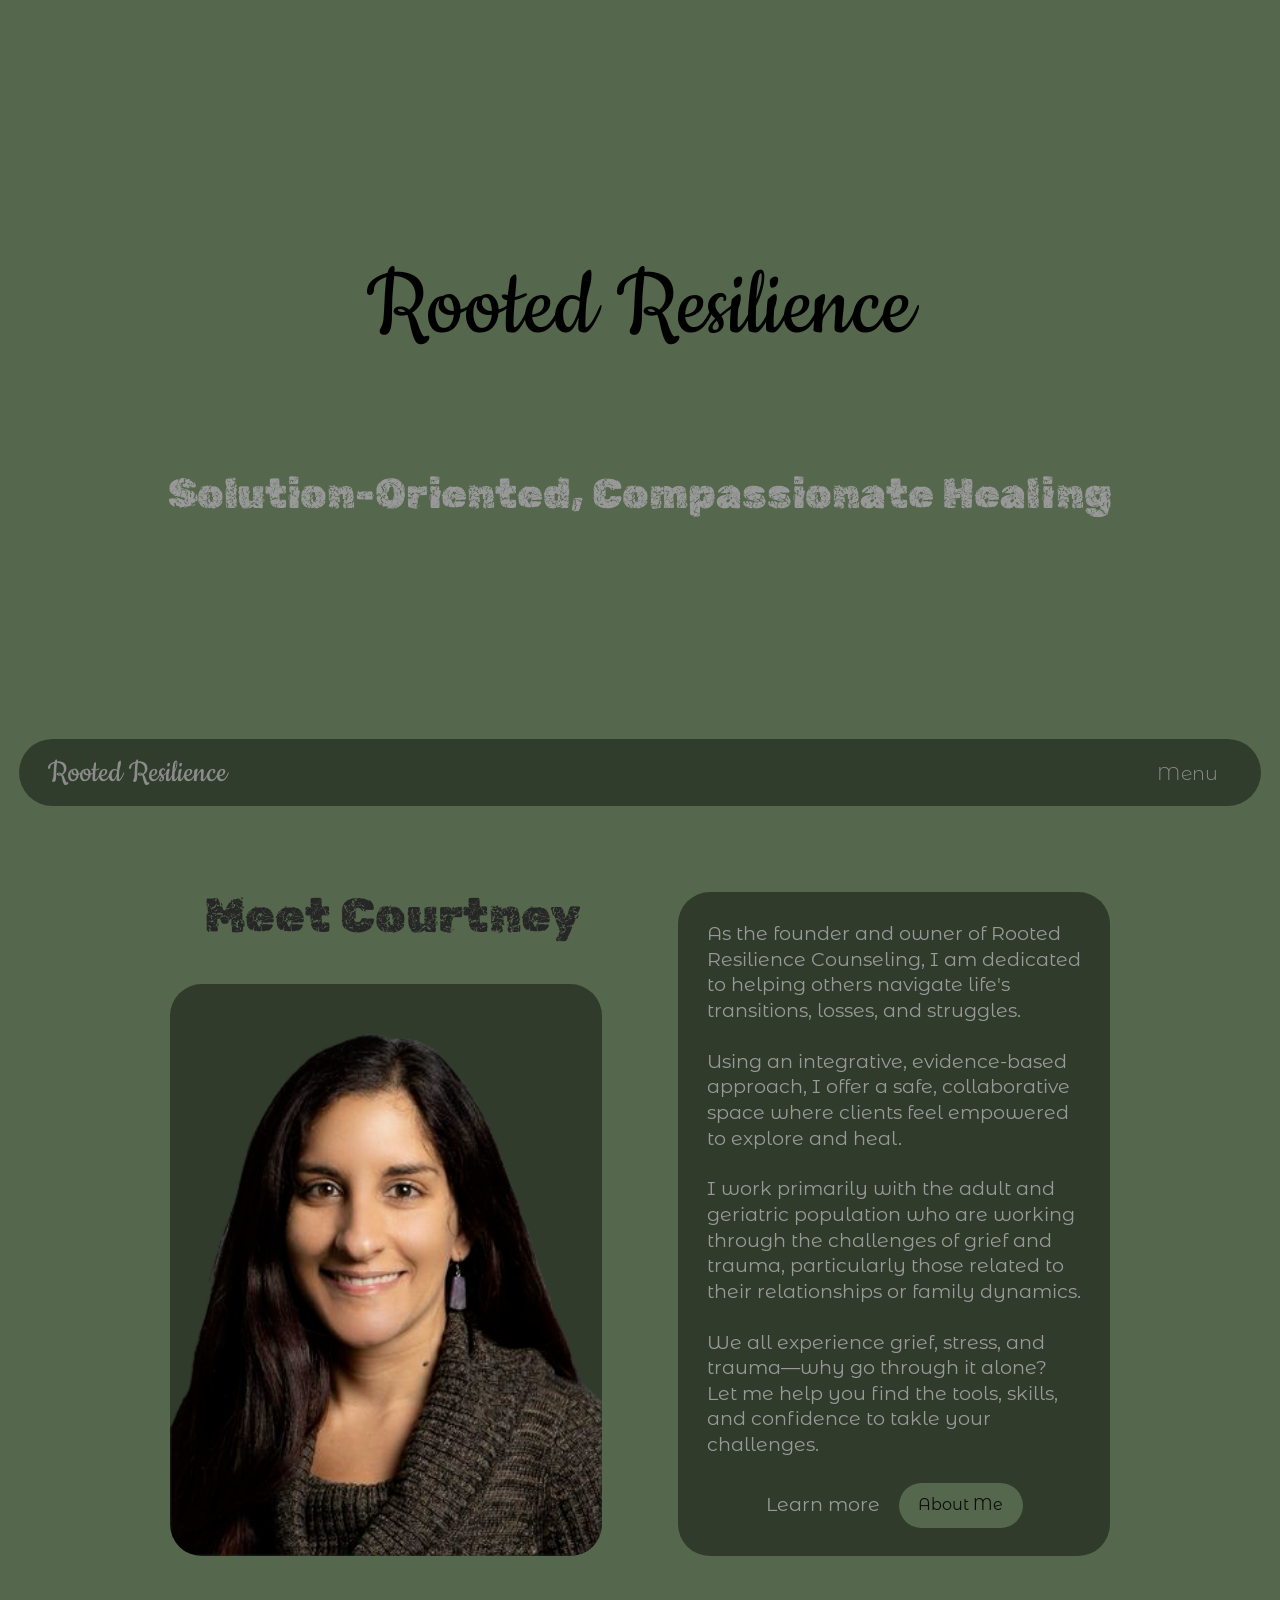
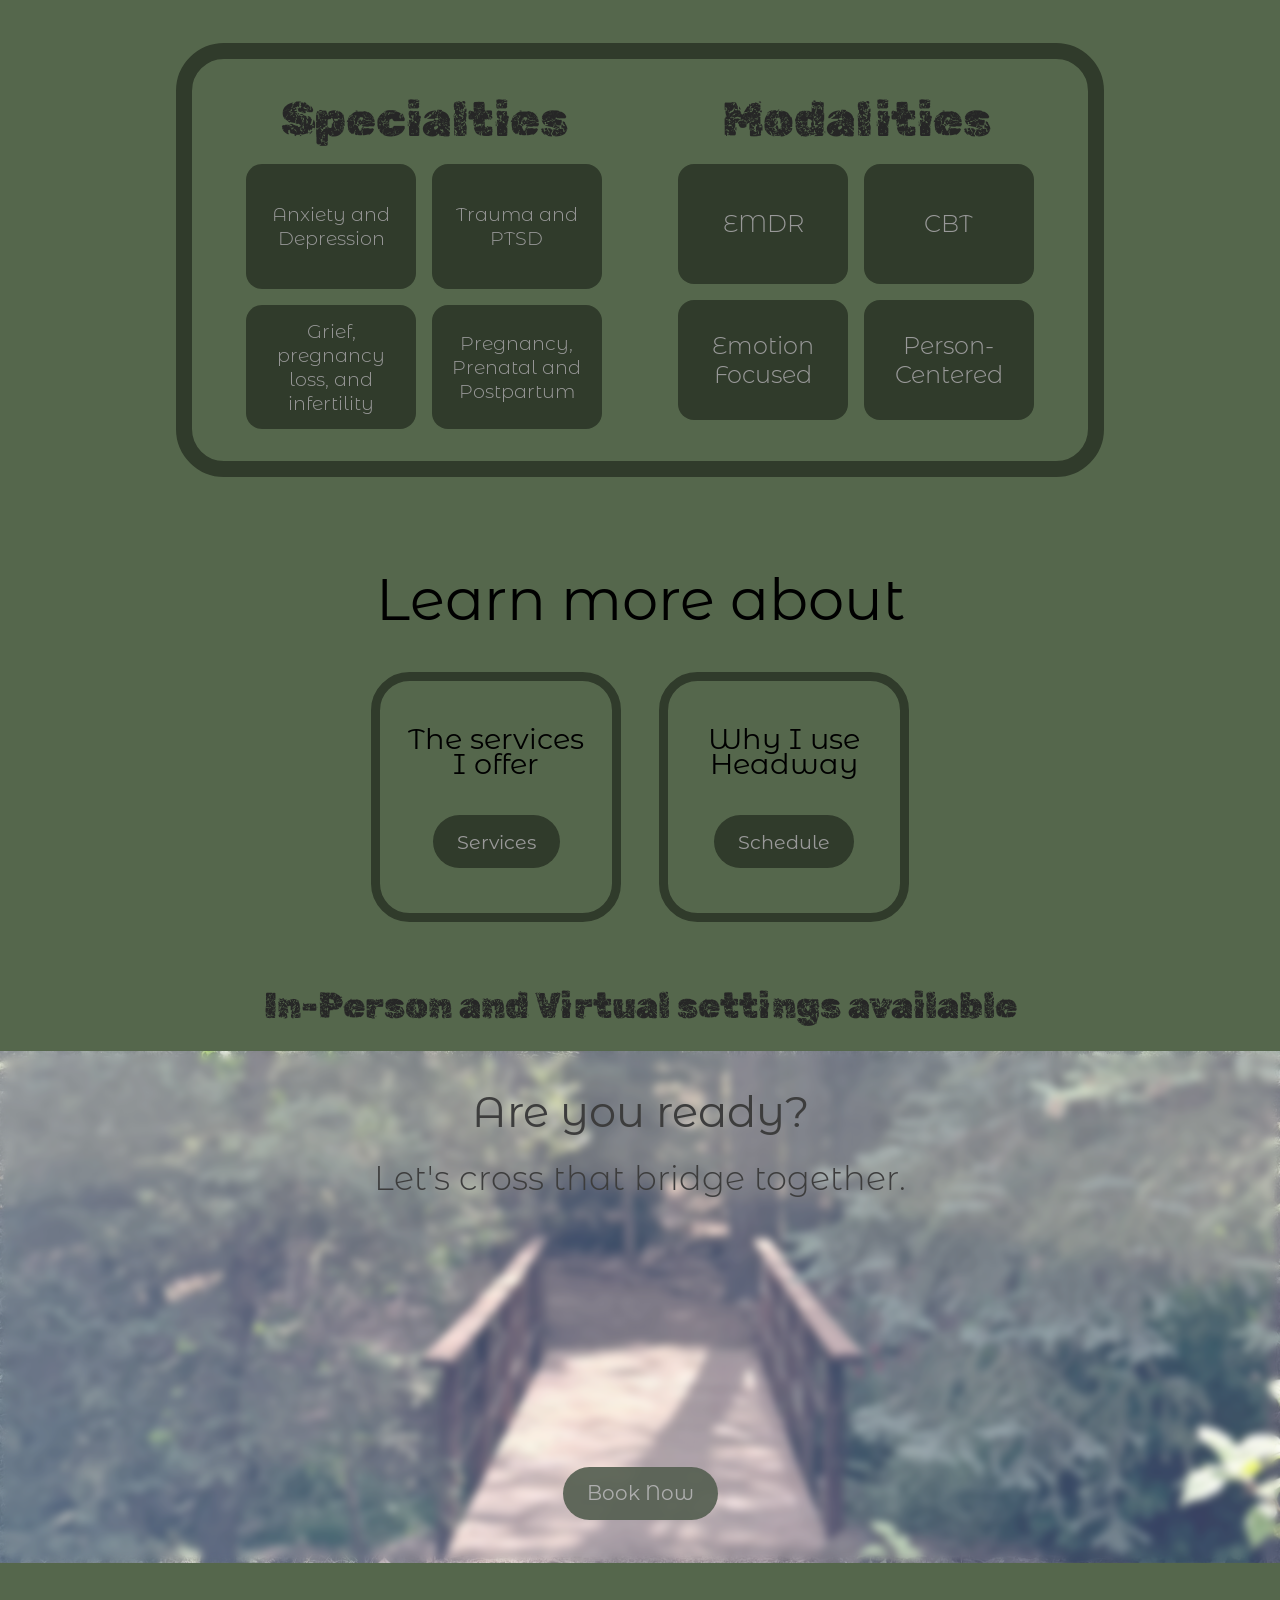
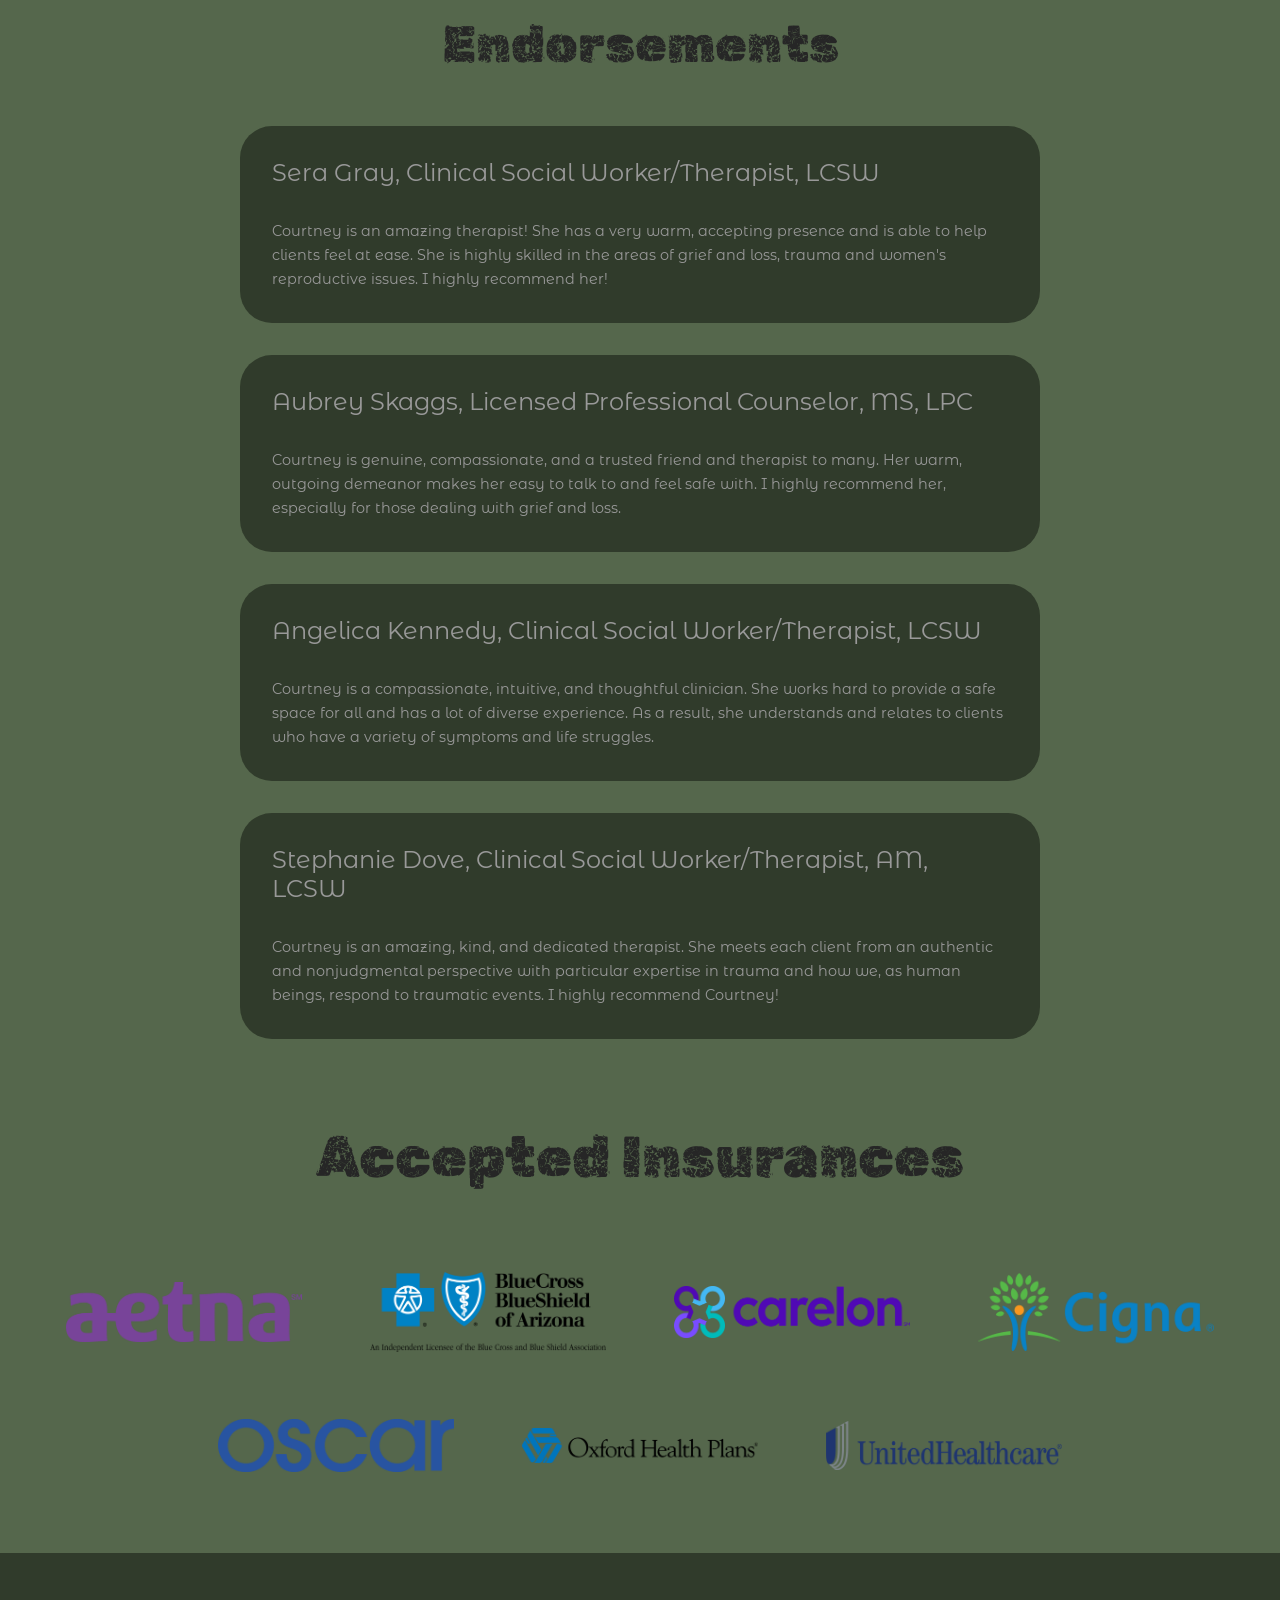
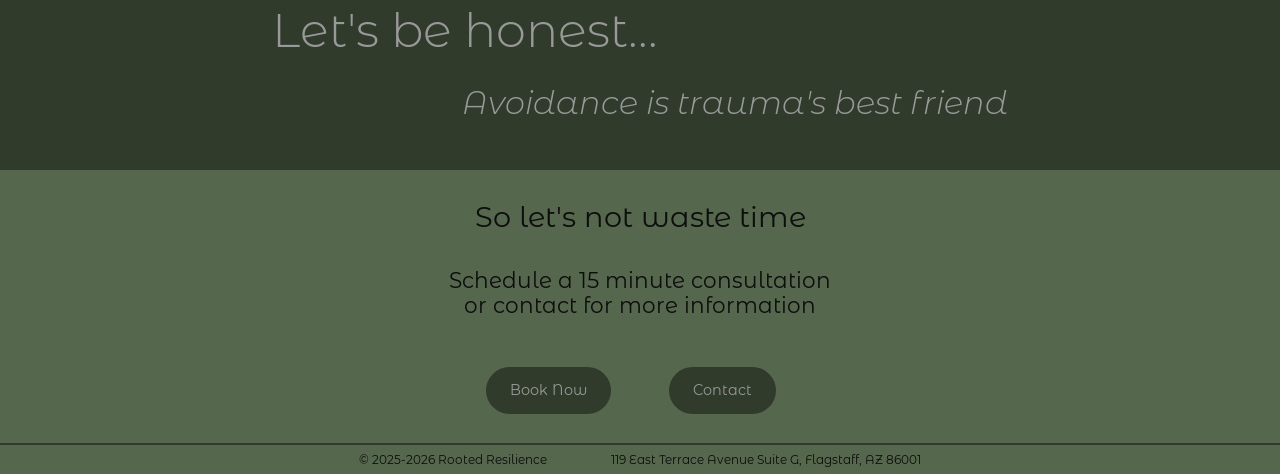
==== commit 98135dda: "Add files via upload" ====
--- a/index.html
+++ b/index.html
@@ -10,36 +10,41 @@
         <link href="https://fonts.googleapis.com/css2?family=Cookie&family=Montserrat+Alternates:ital,wght@0,100;0,200;0,300;0,400;0,500;0,600;0,700;0,800;0,900;1,100;1,200;1,300;1,400;1,500;1,600;1,700;1,800;1,900&family=Rubik+Distressed&display=swap" rel="stylesheet">
     </head>
 
-    <body class="home-body">
+    <body>
+        <!--PAGE HERO-->
+        <div class="home-pagehero-container">
+            <div class="home-pagehero">
+                <div class="home-pagehero-logo">
+                    <h1>Rooted Resilience</h1>
+                </div>
+
+                <div class="home-pagehero-text">
+                    <h2>Solution-Oriented, Compassionate Healing</h2>
+                </div>
+            </div>
+        </div>
+
         <!--HEADER-->
-        <header class="home-header">
-            <div class="home-navbar-content">
-                <div class="home-logo">
-                    <h1>Rooted Resilience</h1>
-                </div>
-                
-                <nav class="home-navbar">
-                    <details>
-                        <summary>Menu</summary>
-                        
-                        <ul class="nav-links">
-                            <li><a href="index.html">Home</a></li>
-                            <li><a href="about.html">About</a></li>
-                            <li><a href="services.html">Services</a></li>
-                            <li><a href="schedule.html">Schedule</a></li>
-                            <li><a href="contact.html">Contact</a></li>
-                        </ul>
-                    </details>
-                </nav>
-            </div>      
-            
-            <div class="home-page-hero-container">
-                
-            
-                <div class="home-page-hero">
-                    <h2>Solution-Oriented, Compassionate Healing</h2>
-                </div>
-            </div>
+        <header class="global-header">
+                <div class="navbar-content">
+                    <div class="logo">
+                        <a href="index.html">Rooted Resilience</a>
+                    </div>
+
+                    <nav>
+                        <details>
+                            <summary>Menu</summary>
+
+                            <ul class="nav-links">
+                                <li><a href="index.html">Home</a></li>
+                                <li><a href="about.html">About</a></li>
+                                <li><a href="services.html">Services</a></li>
+                                <li><a href="schedule.html">Schedule</a></li>
+                                <li><a href="contact.html">Contact</a></li>
+                            </ul>
+                        </details>
+                    </nav>
+                </div>
         </header>
 
         <!--MAIN CONTENT-->
--- a/styles.css
+++ b/styles.css
@@ -171,6 +171,7 @@
 
 :root {
     --scale: clamp(0.9rem, 1.2vw + 0.5rem, 1.2rem);
+    --hero-scale: clamp(1rem, 2vw + 1rem, 3rem);
 }
 
 html {
@@ -185,14 +186,87 @@
     background-color: hsla(100, 15%, 35%, 100%);
 }
 
+/*--PAGE HERO--*/
+.home-pagehero-container {
+    display: flex;
+    flex-flow: column nowrap;
+    justify-content: flex-end;
+    align-items: center;
+    width: 100%;
+    height: 65vh;
+    padding: 0;
+    margin: 0;
+    background-image: url(flagstaff.jpg);
+    background-position: center;
+    background-size: cover;
+    background-repeat: no-repeat;
+}
+
+.home-pagehero {
+    display: flex;
+    flex-flow: column nowrap;
+    justify-content: center;
+    align-items: center;
+    position: relative;
+    width: 100%;
+    height: 100%;
+}
+
+.home-pagehero-logo {
+    position: absolute;
+    left: 50%;
+    transform: translateX(-50%);
+    bottom: 33vh;
+    width: 100%;
+}
+
+.home-pagehero-logo h1 {
+    padding: 0;
+    margin: 0;
+    text-align: center;
+    font-size: calc(var(--hero-scale) * 2.5);
+}
+
+.home-pagehero-text {
+    position: absolute;
+    left: 50%;
+    transform: translateX(-50%);
+    bottom: 15vh;
+    width: 100%;
+    padding: 0 calc(var(--scale) * 2);
+}
+
+.home-pagehero-text h2 {
+    padding: 0;
+    margin: 0;
+    text-align: center;
+    font-size: calc(var(--hero-scale) * 1);
+    color: hsl(0, 0%, 60%, 100%);
+}
+
+@media only screen and (orientation: landscape) {
+    .home-pagehero-container {
+        height: 80vh;
+    }
+
+    .home-pagehero-logo {
+        padding: 0 calc(var(--scale) * 1) calc(var(--scale) * 3);
+    }
+
+    .home-pagehero-text {
+        padding: 0 calc(var(--scale) * 1) calc(var(--scale) * 3.5);
+    }
+}
+
 /*--HEADER--*/
     /*--GLOBAL HEADER STYLING--*/
     .global-header {
         position: sticky;
         top: 0;
-        width: 100%;
-        height: auto;
-        padding: calc(var(--scale) * 1.5);
+        z-index: 10;
+        width: 100%;
+        height: auto;
+        padding: calc(var(--scale) * 1) calc(var(--scale) * 1) 0;
         margin: 0;
     }
 
@@ -361,122 +435,6 @@
         cursor: pointer;
     }
 
-    /*--HOME PAGE HEADER STYLING--*/
-    .home-header {
-        display: flex;
-        flex-flow: column nowrap;
-        justify-content: space-between;
-        align-items: center;
-        position: static;
-        z-index: 5;
-        width: 100%;
-        height: 55vh;
-        padding: 0;
-        margin: 0;
-        background-image: url(flagstaff.jpeg);
-        background-position: center;
-        background-size: cover;
-        background-repeat: no-repeat;
-    }
-
-    .home-navbar-content {
-        display: flex;
-        justify-content: space-between;
-        align-items: center;
-        position: relative;
-        width: 100%;
-        height: auto;
-        padding: clamp(calc(var(--scale) * 1), 2vw, calc(var(--scale) * 2));
-        border: none;
-        border-radius: calc(var(--scale) * 2);
-    }
-
-    .home-logo {
-        display: flex;
-        justify-content: center;
-        align-items: center;
-        padding: 0;
-    }
-
-    .home-logo h1 {
-        padding: 0;
-        margin: 0;
-        font-family: "Cookie", cursive;
-        font-size: clamp(calc(var(--scale) * 2), 7.5vw, calc(var(--scale) * 3));
-        color: hsla(100, 15%, 35%, 100%);
-    }
-
-    .home-navbar {
-        display: flex;
-        flex-flow: row nowrap;
-        justify-content: space-between;
-        width: auto;
-        height: auto;
-    }
-
-    .home-navbar details summary {
-        padding: calc(var(--scale) * 0.5) calc(var(--scale) * 1);
-        border: none;
-        border-radius: calc(var(--scale) * 2);
-        color: hsl(0, 0%, 60%, 100%);
-        background-color: hsla(100, 15%, 20%, 95%);
-    }
-
-    .home-navbar details summary:hover {
-        padding: calc(var(--scale) * 0.5) calc(var(--scale) * 1);
-        border: none;
-        border-radius: calc(var(--scale) * 2);
-        color: hsl(0, 0%, 5%, 100%);
-        background-color: hsla(100, 15%, 35%, 95%);
-    }
-
-    .home-navbar .nav-links {
-        position: absolute;
-        top: calc(75% + calc(var(--scale) * 0.5));
-        right: calc(var(--scale) * 1.25);
-        z-index: 10;
-        width: max-content;
-        min-width: 5rem;
-        height: auto;
-        padding: calc(var(--scale) * 0.5);
-        margin: 0;
-        list-style-type: none;
-        border-radius: calc(var(--scale) * 1.5);
-        background-color: hsla(100, 15%, 20%, 100%);
-        opacity: 0;
-        pointer-events: none;
-        transform: translateY(-10px);
-        transition: 0.5s ease;
-    }
-
-    .home-page-hero {
-        display: flex;
-        justify-content: center;
-        padding: 0 calc(var(--scale) * 1) clamp(calc(var(--scale) * 1), 12vh, calc(var(--scale) * 15));
-    }
-
-    .home-page-hero h2 {
-        padding: 0;
-        margin: 0;
-        font-size: clamp(calc(var(--scale) * 0.75), 4vw, calc(var(--scale) * 2));
-        color: hsl(0, 0%, 60%, 100%);
-    }
-
-    @media only screen and (min-width: 1024px) {
-        .home-header {
-            height: 75vh;
-        }
-
-        .home-page-hero {
-            padding: 0 calc(var(--scale) * 1) clamp(calc(var(--scale) * 1), 17vh, calc(var(--scale) * 15));
-        }
-    }
-
-    @media only screen and (orientation: landscape) {
-        .home-header {
-            height: 80vh;
-        }
-    }
 /*--START OF HOME PAGE--*/
     /*--INTRO--*/
     .intro {
@@ -493,7 +451,7 @@
         display: flex;
         justify-content: center;
         position: sticky;
-        top: 0;
+        top: calc(var(--scale) * 4.425);
         width: 100%;
         height: auto;
         padding: calc(var(--scale) * 2);
@@ -512,11 +470,11 @@
         justify-content: center;
         align-items: center;
         position: sticky;
-        top: calc(var(--scale) * 6.75);
+        top: calc(var(--scale) * 11.125);
         width: 100%;
         max-width: 27rem;
         height: auto;
-        padding: 0 2rem 2rem 2rem;
+        padding: 0 calc(var(--scale) * 2) calc(var(--scale) * 2);
     }
 
     .intro-photo {
@@ -699,7 +657,7 @@
         display: flex;
         flex-flow: column nowrap;
         position: sticky;
-        top: 0;
+        top: calc(var(--scale) * 4.425);
         z-index: 1;
         width: 100%;
         padding: 0;
@@ -753,7 +711,7 @@
         display: flex;
         flex-flow: column nowrap;
         position: sticky;
-        top: 0;
+        top: calc(var(--scale) * 4.425);
         z-index: 2;
         width: 100%;
         padding: 0;
@@ -809,6 +767,8 @@
         flex-flow: column nowrap;
         justify-content: center;
         align-items: center;
+        position: sticky;
+        top: calc(var(--scale) * 4.425);
         z-index: 3;
         width: 100%;
         height: auto;
@@ -889,10 +849,8 @@
 
     .services h3 {
         align-items: center;
-        text-align: center;
-        position: sticky;
-        top: 0;
-        z-index: 4;
+        z-index: 3;
+        text-align: center;
         width: 100%;
         height: auto;
         padding: calc(var(--scale) * 1);
@@ -1022,7 +980,7 @@
             flex-flow: column nowrap;
             justify-content: center;
             position: sticky;
-            top: 0;
+            top: calc(var(--scale) * 4.425);
             width: 100%;
             height: auto;
             padding: 3rem;
@@ -1101,7 +1059,7 @@
             grid-column: 1 / 3;
             text-align: center;
             position: sticky;
-            top: 0;
+            top: calc(var(--scale) * 4.425);
             z-index: 3;
             width: 100%;
             height: auto;
@@ -1161,7 +1119,7 @@
 
     .endorsement h2 {
         position: sticky;
-        top: 0;
+        top: calc(var(--scale) * 4.425);
         z-index: 1;
         padding: clamp(calc(var(--scale) * 2), 4vw, calc(var(--scale) * 3));
         margin: 0;
@@ -1174,7 +1132,7 @@
         justify-content: center;
         align-items: center;
         position: sticky;
-        top: clamp(calc(var(--scale) * 6.325), 12.75vw, calc(var(--scale) * 9.625));
+        top: calc(var(--scale) * 10.825);
         z-index: 2;
         width: 100%;
         height: auto;
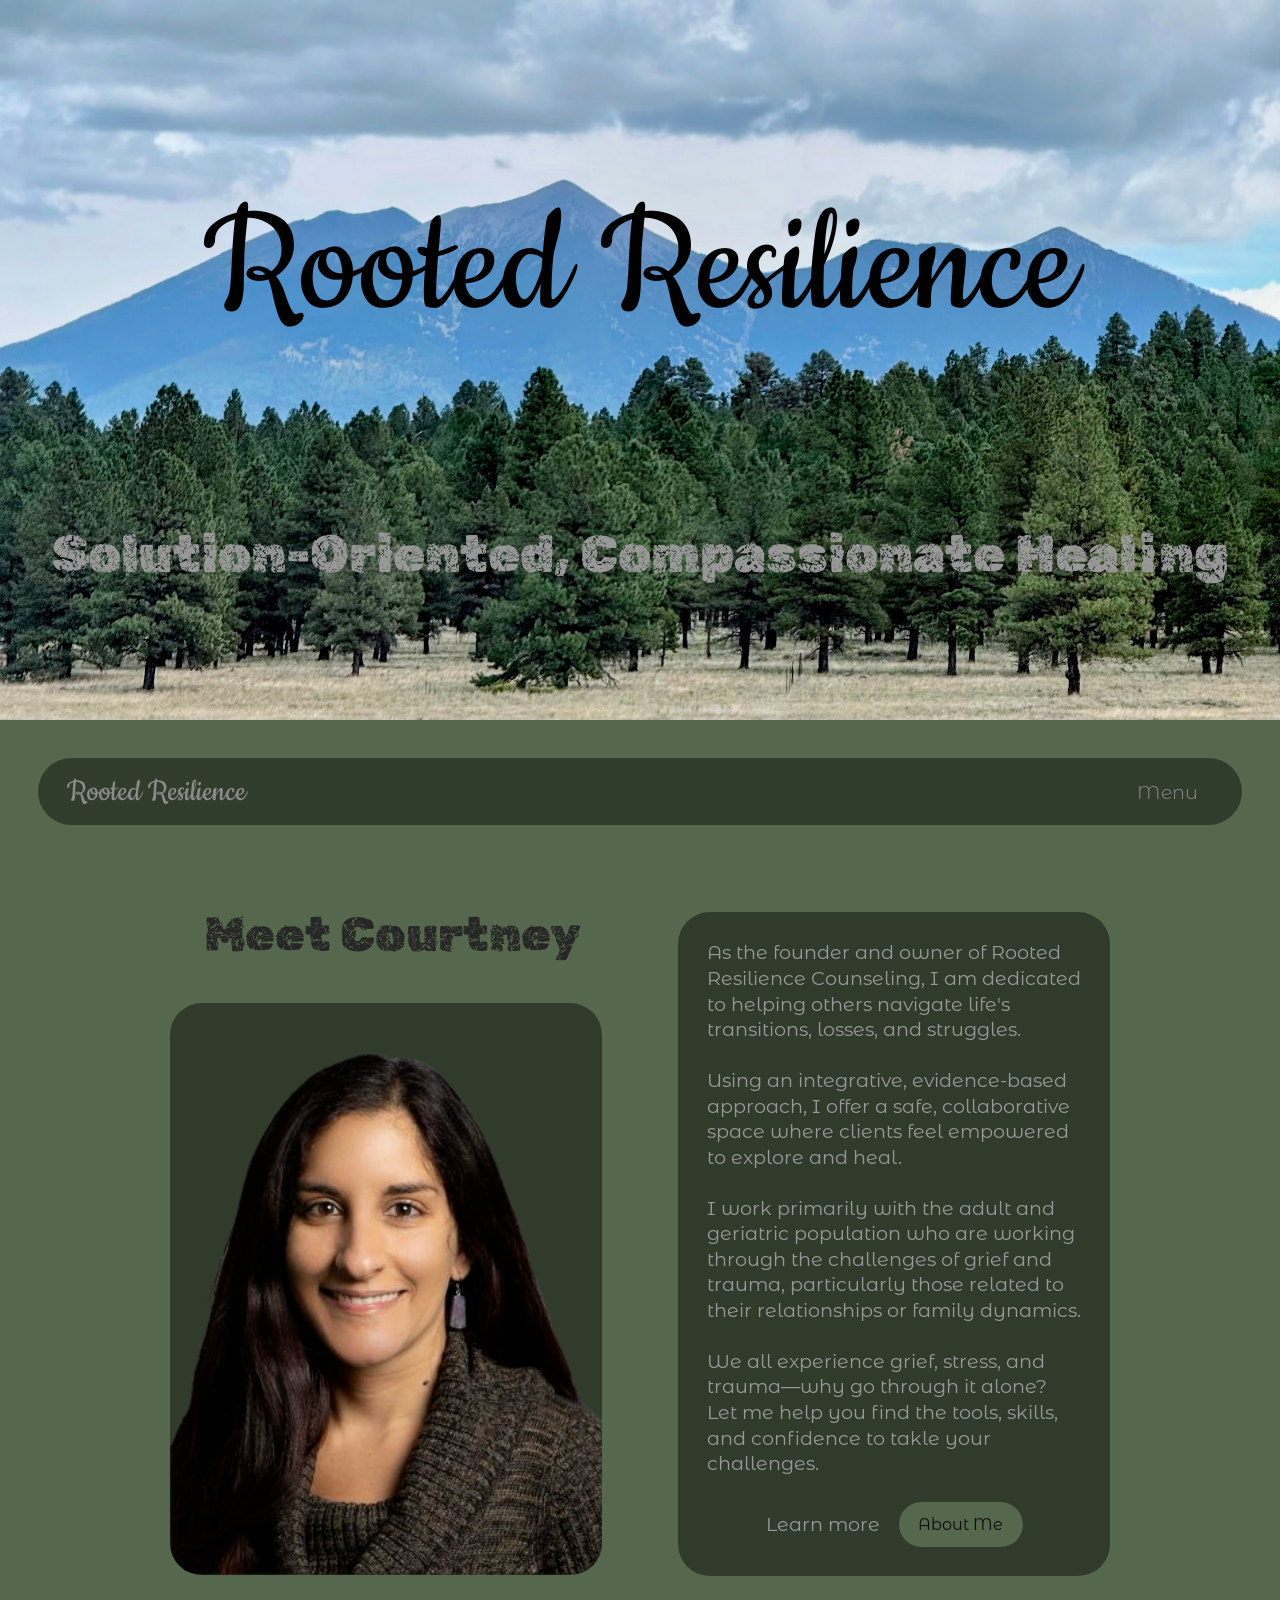
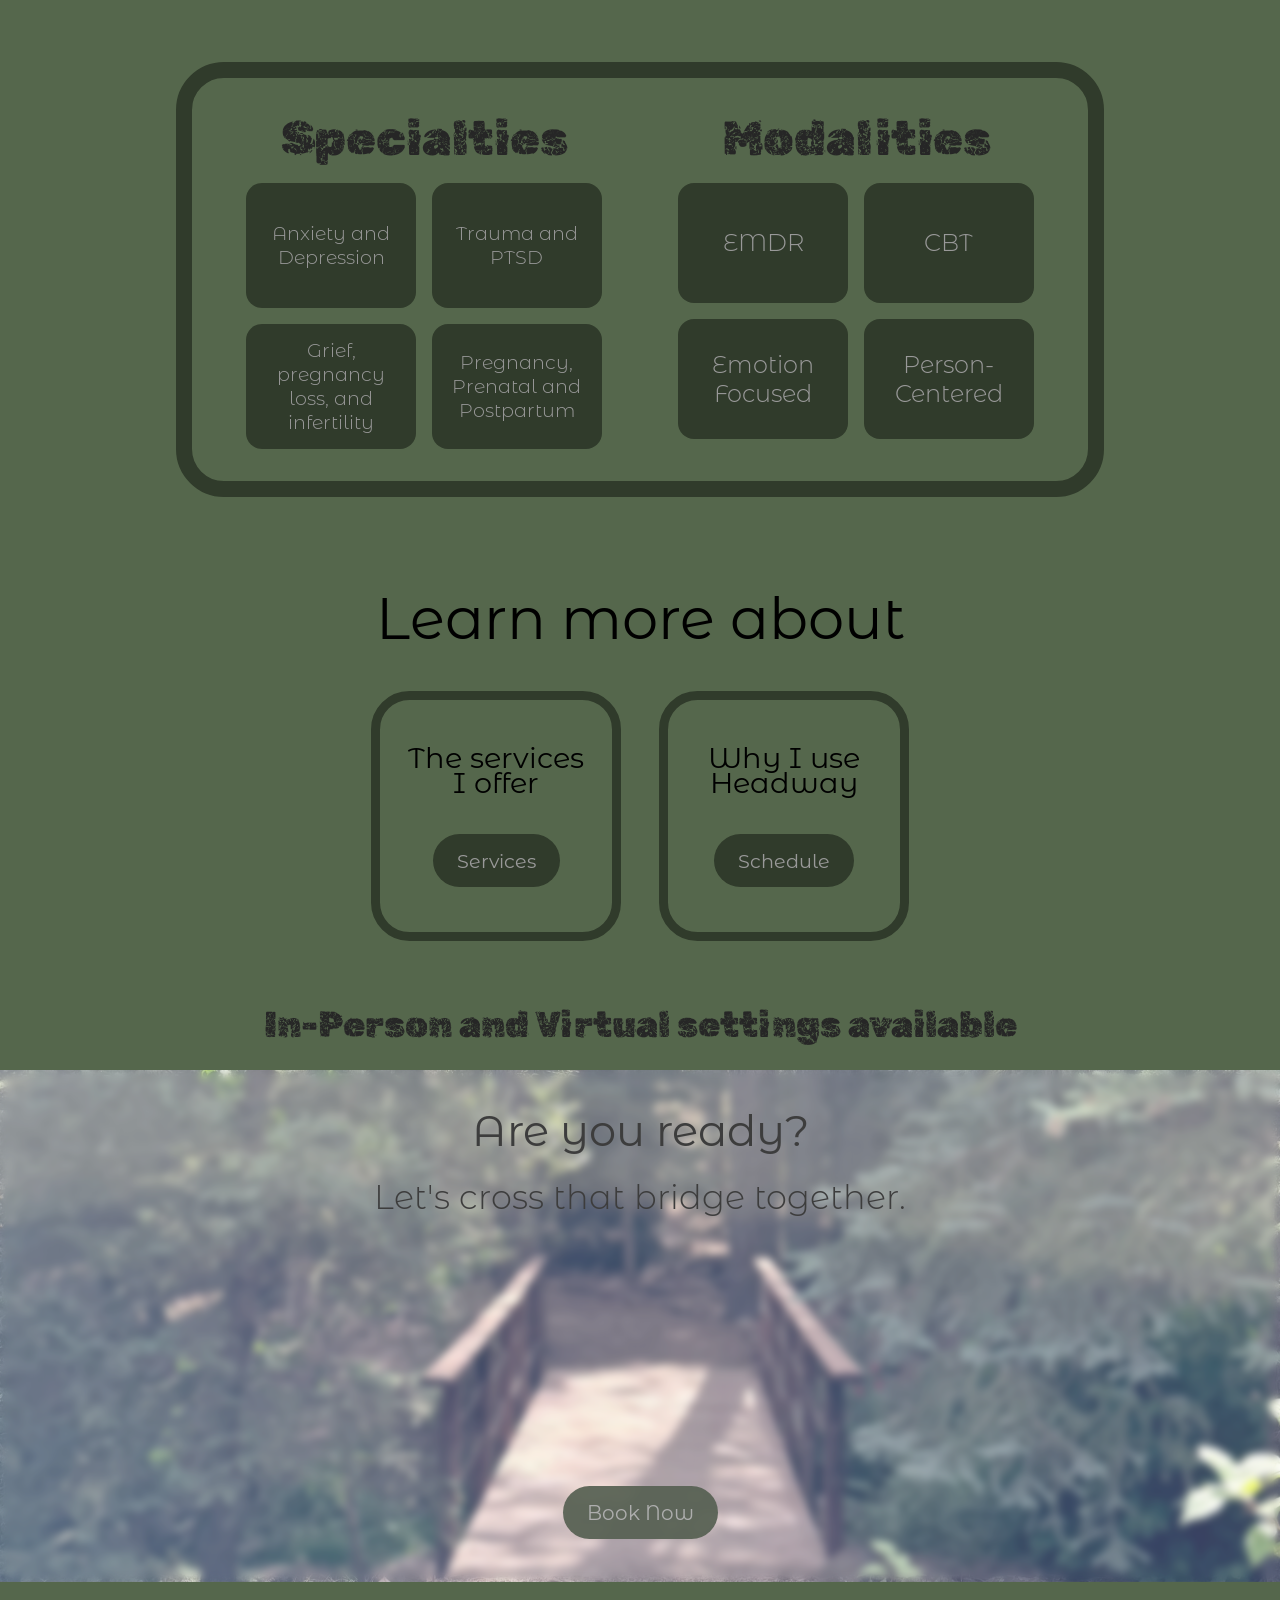
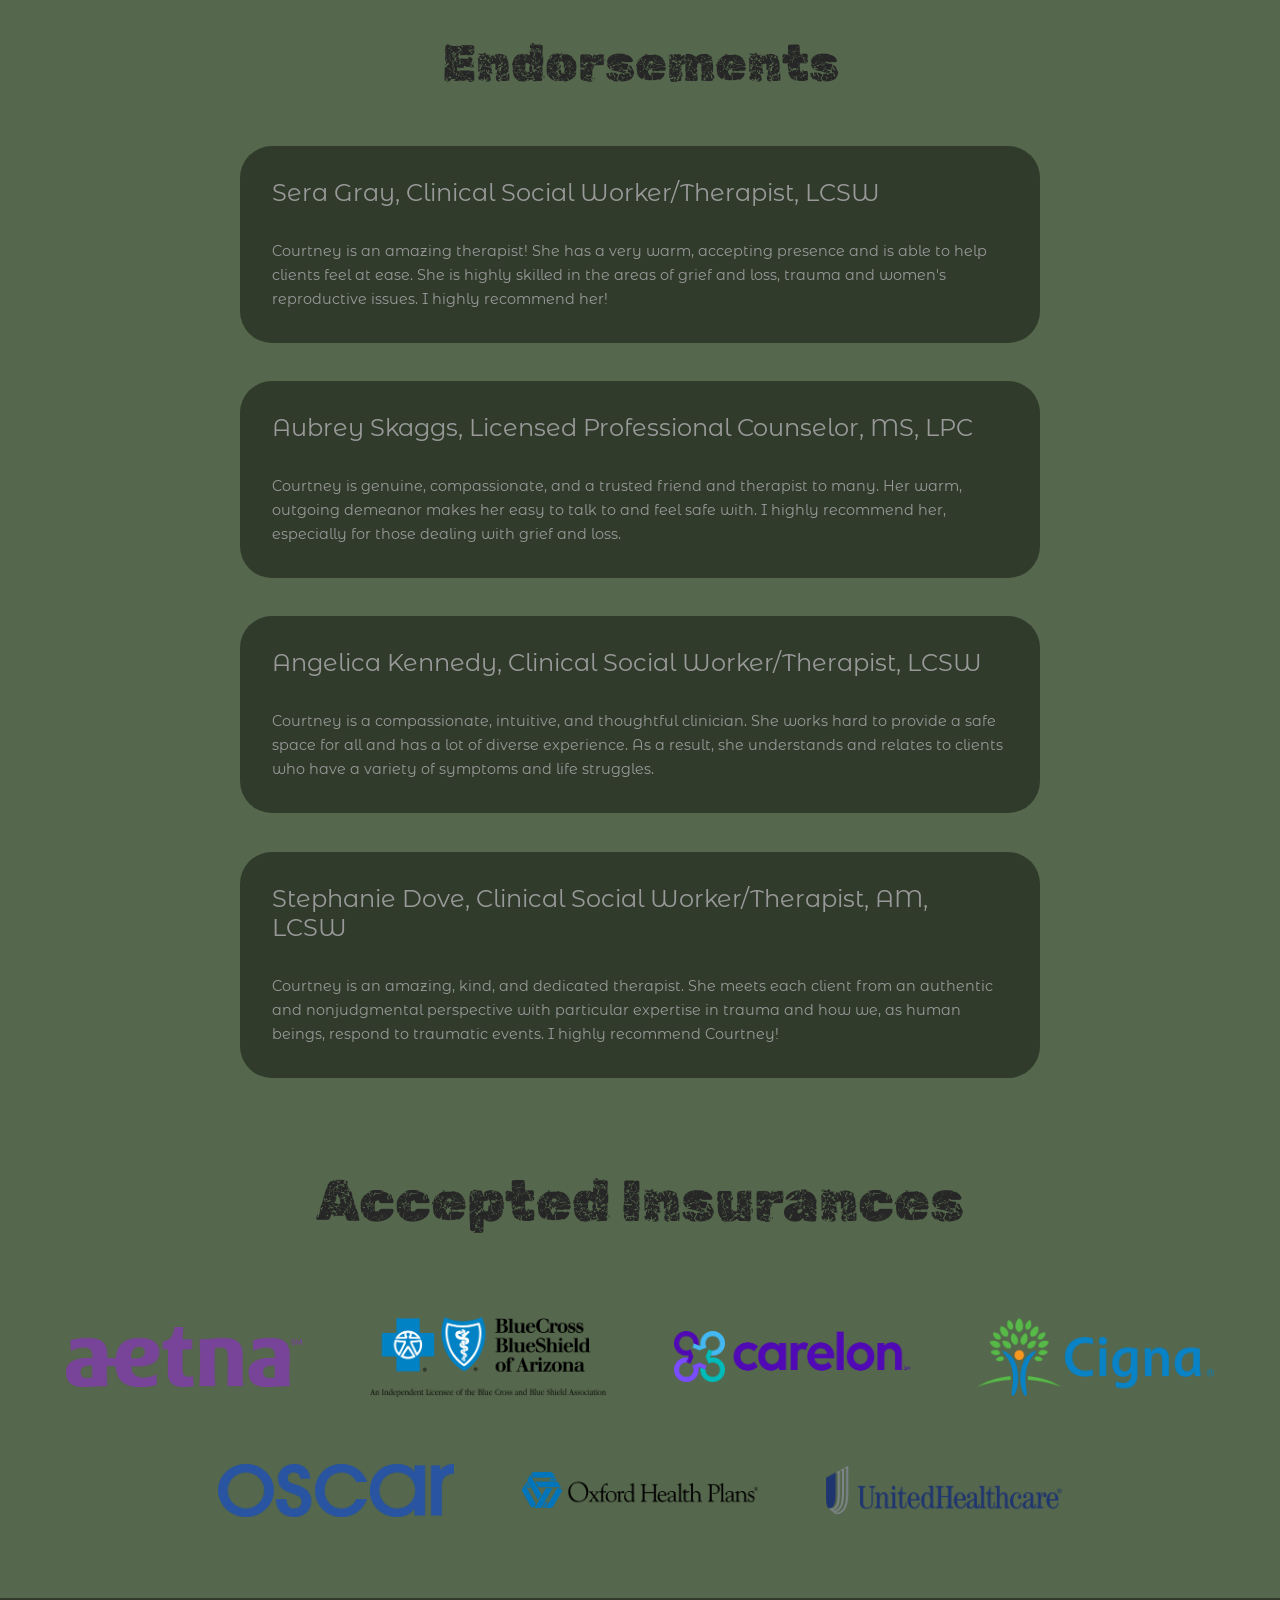
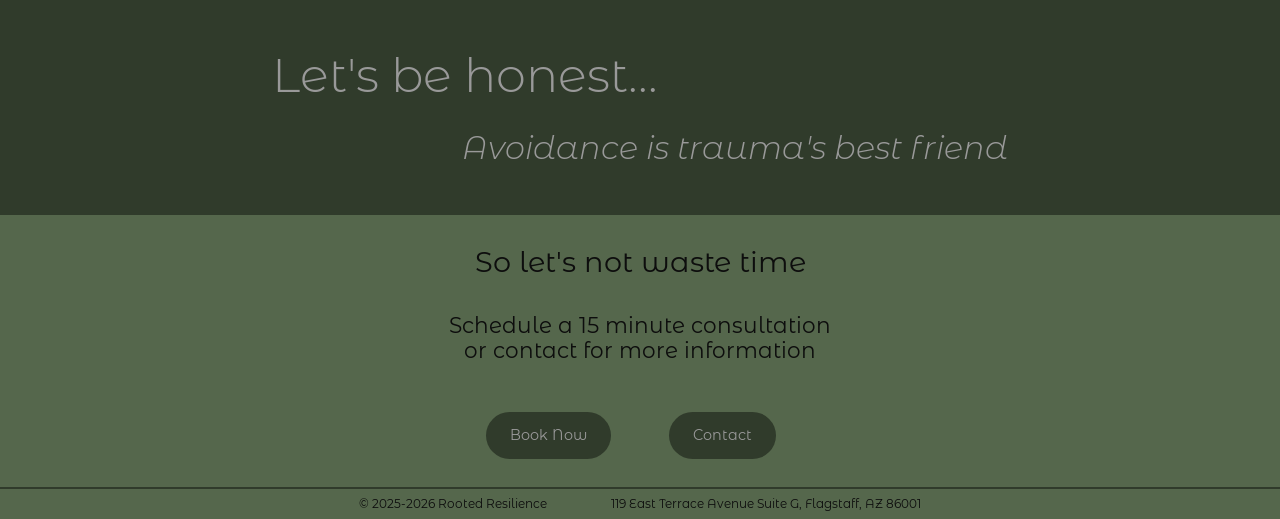
==== commit e67e9820: "Add files via upload" ====
--- a/index.html
+++ b/index.html
@@ -213,6 +213,7 @@
             <!--ENDORSEMENTS-->
             <div class="endorsement">
                 <h2>Endorsements</h2>
+                
                 <div class="endorsement-container">
                     <div class="endorsement-text">
                         <h4>Sera Gray, Clinical Social Worker/Therapist, LCSW</h4>
--- a/styles.css
+++ b/styles.css
@@ -172,6 +172,9 @@
 :root {
     --scale: clamp(0.9rem, 1.2vw + 0.5rem, 1.2rem);
     --hero-scale: clamp(1rem, 2vw + 1rem, 3rem);
+    --sticky-header-offset: calc(var(--scale) * 5.45);
+    --endorsement-heading-size: clamp(calc(var(--scale) * 2), 4vw, calc(var(--scale) * 3));
+    --endorsement-heading-padding: clamp(calc(var(--scale) * 2), 4vw, calc(var(--scale) * 3));
 }
 
 html {
@@ -216,22 +219,23 @@
     position: absolute;
     left: 50%;
     transform: translateX(-50%);
-    bottom: 33vh;
+    bottom: 35vh;
     width: 100%;
+    padding: 0 calc(var(--scale) * 2);
 }
 
 .home-pagehero-logo h1 {
     padding: 0;
     margin: 0;
     text-align: center;
-    font-size: calc(var(--hero-scale) * 2.5);
+    font-size: calc(var(--hero-scale) * 3);
 }
 
 .home-pagehero-text {
     position: absolute;
     left: 50%;
     transform: translateX(-50%);
-    bottom: 15vh;
+    bottom: 11vh;
     width: 100%;
     padding: 0 calc(var(--scale) * 2);
 }
@@ -240,21 +244,39 @@
     padding: 0;
     margin: 0;
     text-align: center;
-    font-size: calc(var(--hero-scale) * 1);
+    font-size: calc(var(--hero-scale) * 1.25);
     color: hsl(0, 0%, 60%, 100%);
 }
 
-@media only screen and (orientation: landscape) {
+@media only screen and (max-height: 480px) and (orientation: landscape) {
     .home-pagehero-container {
         height: 80vh;
     }
 
     .home-pagehero-logo {
-        padding: 0 calc(var(--scale) * 1) calc(var(--scale) * 3);
+        bottom: 42vh;
     }
 
     .home-pagehero-text {
-        padding: 0 calc(var(--scale) * 1) calc(var(--scale) * 3.5);
+        bottom: 4vh;
+    }
+}
+
+@media only screen and (min-width: 1024px) and (orientation: landscape) {
+    .home-pagehero-container {
+        height: 80vh;
+    }
+
+    .home-pagehero-logo {
+        bottom: 40vh;
+    }
+
+    .home-pagehero-logo h1 {
+        font-size: calc(var(--hero-scale) * 4)
+    }
+
+    .home-pagehero-text {
+        bottom: 15vh;
     }
 }
 
@@ -266,7 +288,7 @@
         z-index: 10;
         width: 100%;
         height: auto;
-        padding: calc(var(--scale) * 1) calc(var(--scale) * 1) 0;
+        padding: calc(var(--scale) * 2) calc(var(--scale) * 2) 0;
         margin: 0;
     }
 
@@ -451,7 +473,7 @@
         display: flex;
         justify-content: center;
         position: sticky;
-        top: calc(var(--scale) * 4.425);
+        top: calc(var(--scale) * 5.45);
         width: 100%;
         height: auto;
         padding: calc(var(--scale) * 2);
@@ -470,7 +492,7 @@
         justify-content: center;
         align-items: center;
         position: sticky;
-        top: calc(var(--scale) * 11.125);
+        top: calc(var(--scale) * 12.125);
         width: 100%;
         max-width: 27rem;
         height: auto;
@@ -657,7 +679,7 @@
         display: flex;
         flex-flow: column nowrap;
         position: sticky;
-        top: calc(var(--scale) * 4.425);
+        top: calc(var(--scale) * 5.45);
         z-index: 1;
         width: 100%;
         padding: 0;
@@ -711,7 +733,7 @@
         display: flex;
         flex-flow: column nowrap;
         position: sticky;
-        top: calc(var(--scale) * 4.425);
+        top: calc(var(--scale) * 5.45);
         z-index: 2;
         width: 100%;
         padding: 0;
@@ -768,7 +790,7 @@
         justify-content: center;
         align-items: center;
         position: sticky;
-        top: calc(var(--scale) * 4.425);
+        top: calc(var(--scale) * 5.45);
         z-index: 3;
         width: 100%;
         height: auto;
@@ -980,7 +1002,7 @@
             flex-flow: column nowrap;
             justify-content: center;
             position: sticky;
-            top: calc(var(--scale) * 4.425);
+            top: calc(var(--scale) * 5.45);
             width: 100%;
             height: auto;
             padding: 3rem;
@@ -1058,8 +1080,6 @@
             grid-row: 2 / 3;
             grid-column: 1 / 3;
             text-align: center;
-            position: sticky;
-            top: calc(var(--scale) * 4.425);
             z-index: 3;
             width: 100%;
             height: auto;
@@ -1073,7 +1093,7 @@
         .services-individual-container {
             grid-row: 3 / 4;
             grid-column: 1 / 3;
-            z-index: 2;
+            z-index: 3;
             height: 70%;
             min-height: 32rem;
             backdrop-filter: blur(4px);
@@ -1119,11 +1139,11 @@
 
     .endorsement h2 {
         position: sticky;
-        top: calc(var(--scale) * 4.425);
+        top: var(--sticky-header-offset);
         z-index: 1;
-        padding: clamp(calc(var(--scale) * 2), 4vw, calc(var(--scale) * 3));
-        margin: 0;
-        font-size: clamp(calc(var(--scale) * 2), 4vw, calc(var(--scale) * 3));
+        padding: var(--endorsement-heading-padding);
+        margin: 0;
+        font-size: var(--endorsement-heading-size);
         color: hsl(0, 0%, 15%, 100%)
     }
 
@@ -1132,11 +1152,11 @@
         justify-content: center;
         align-items: center;
         position: sticky;
-        top: calc(var(--scale) * 10.825);
+        top: calc(var(--sticky-header-offset) + calc(var(--endorsement-heading-padding) * 2) + var(--endorsement-heading-size) + calc(var(--scale) * 0.35));
         z-index: 2;
         width: 100%;
         height: auto;
-        padding: 0 2rem 2rem 2rem;
+        padding: 0 calc(var(--scale) * 2) calc(var(--scale) * 2);
     }
 
     .endorsement-text {
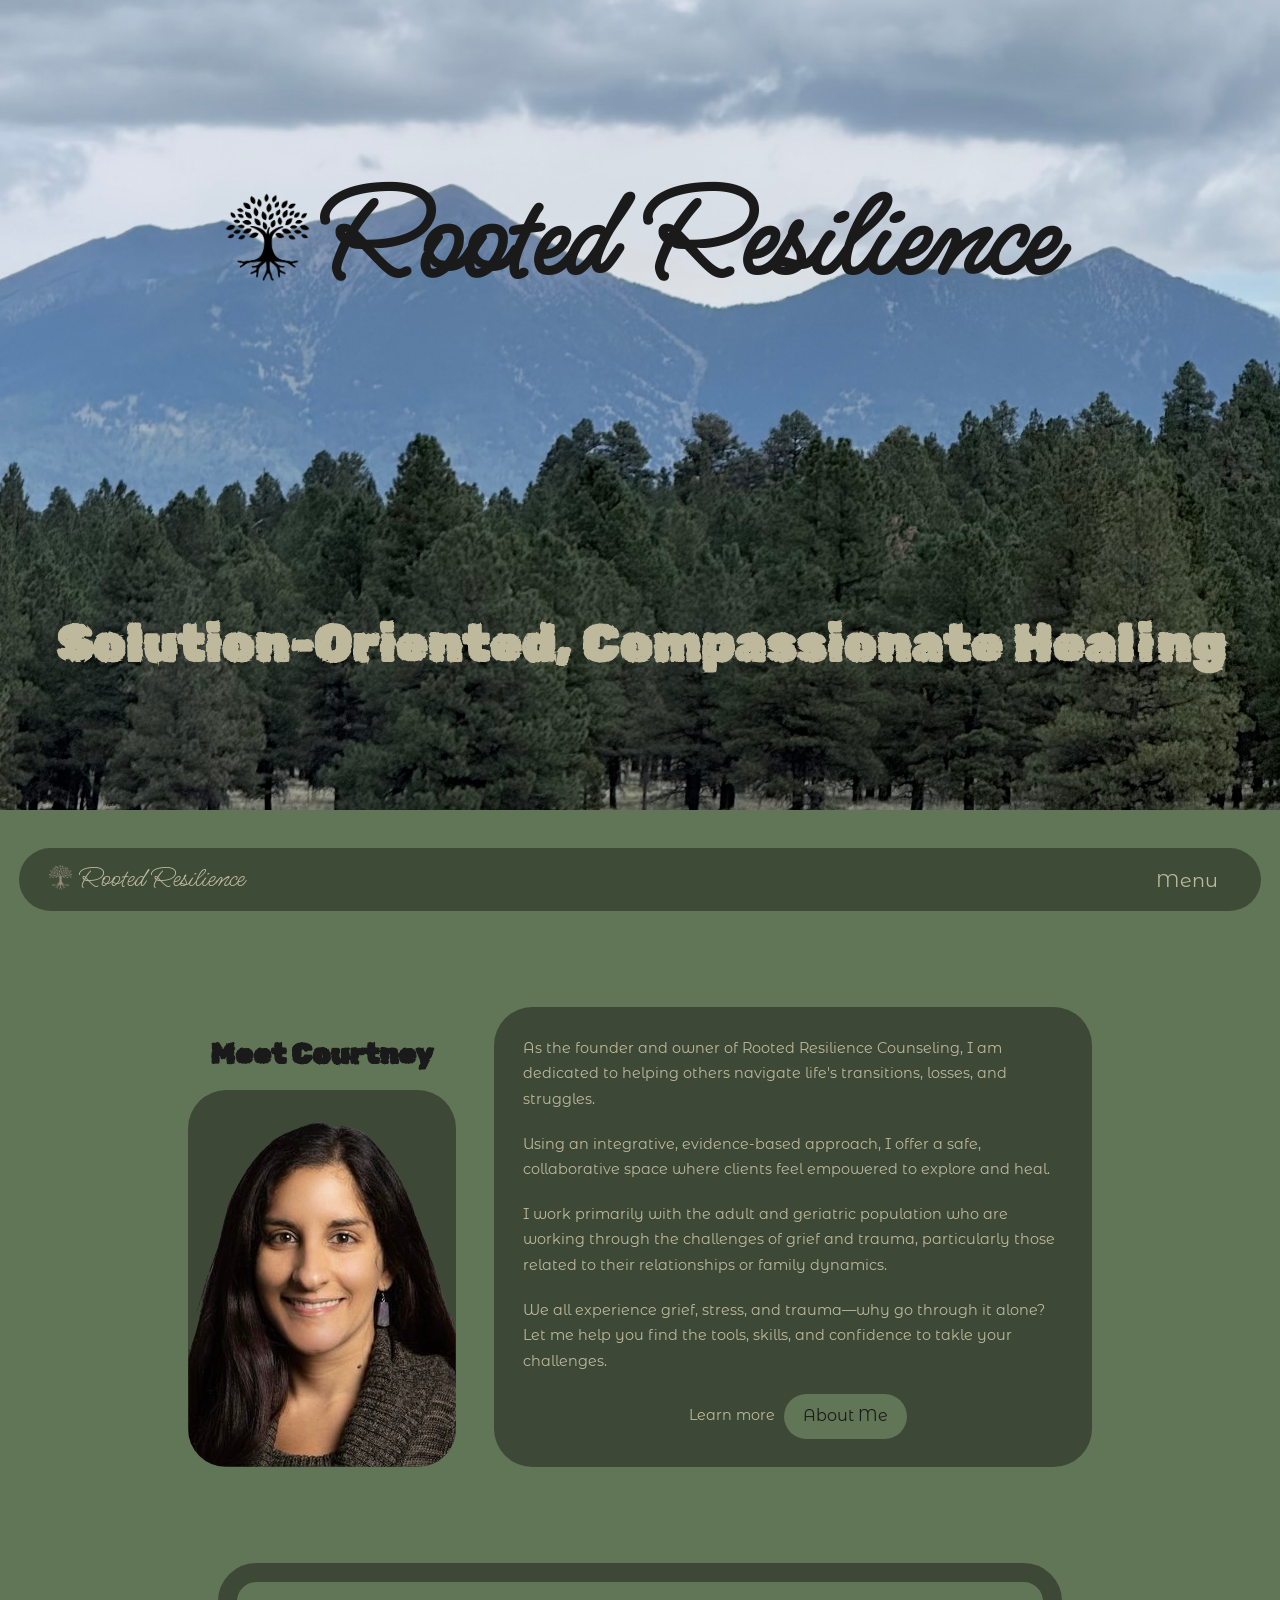
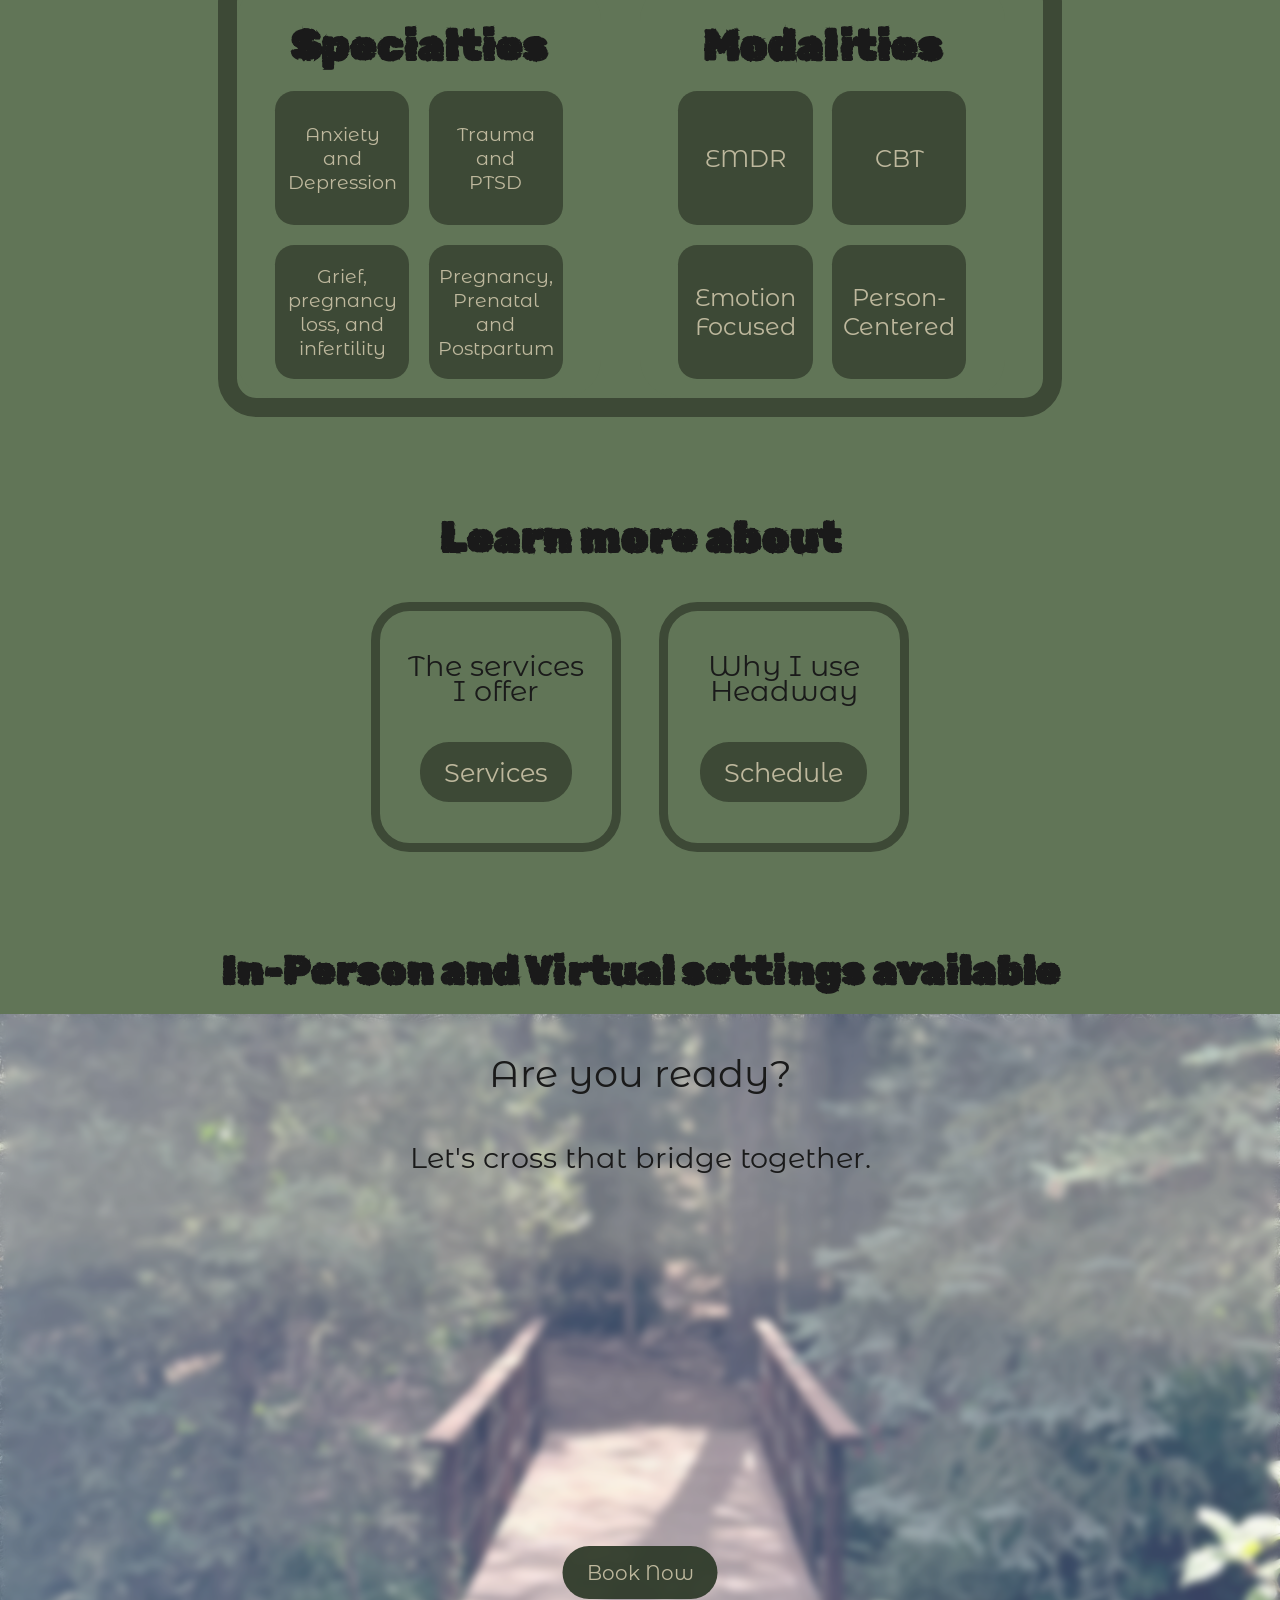
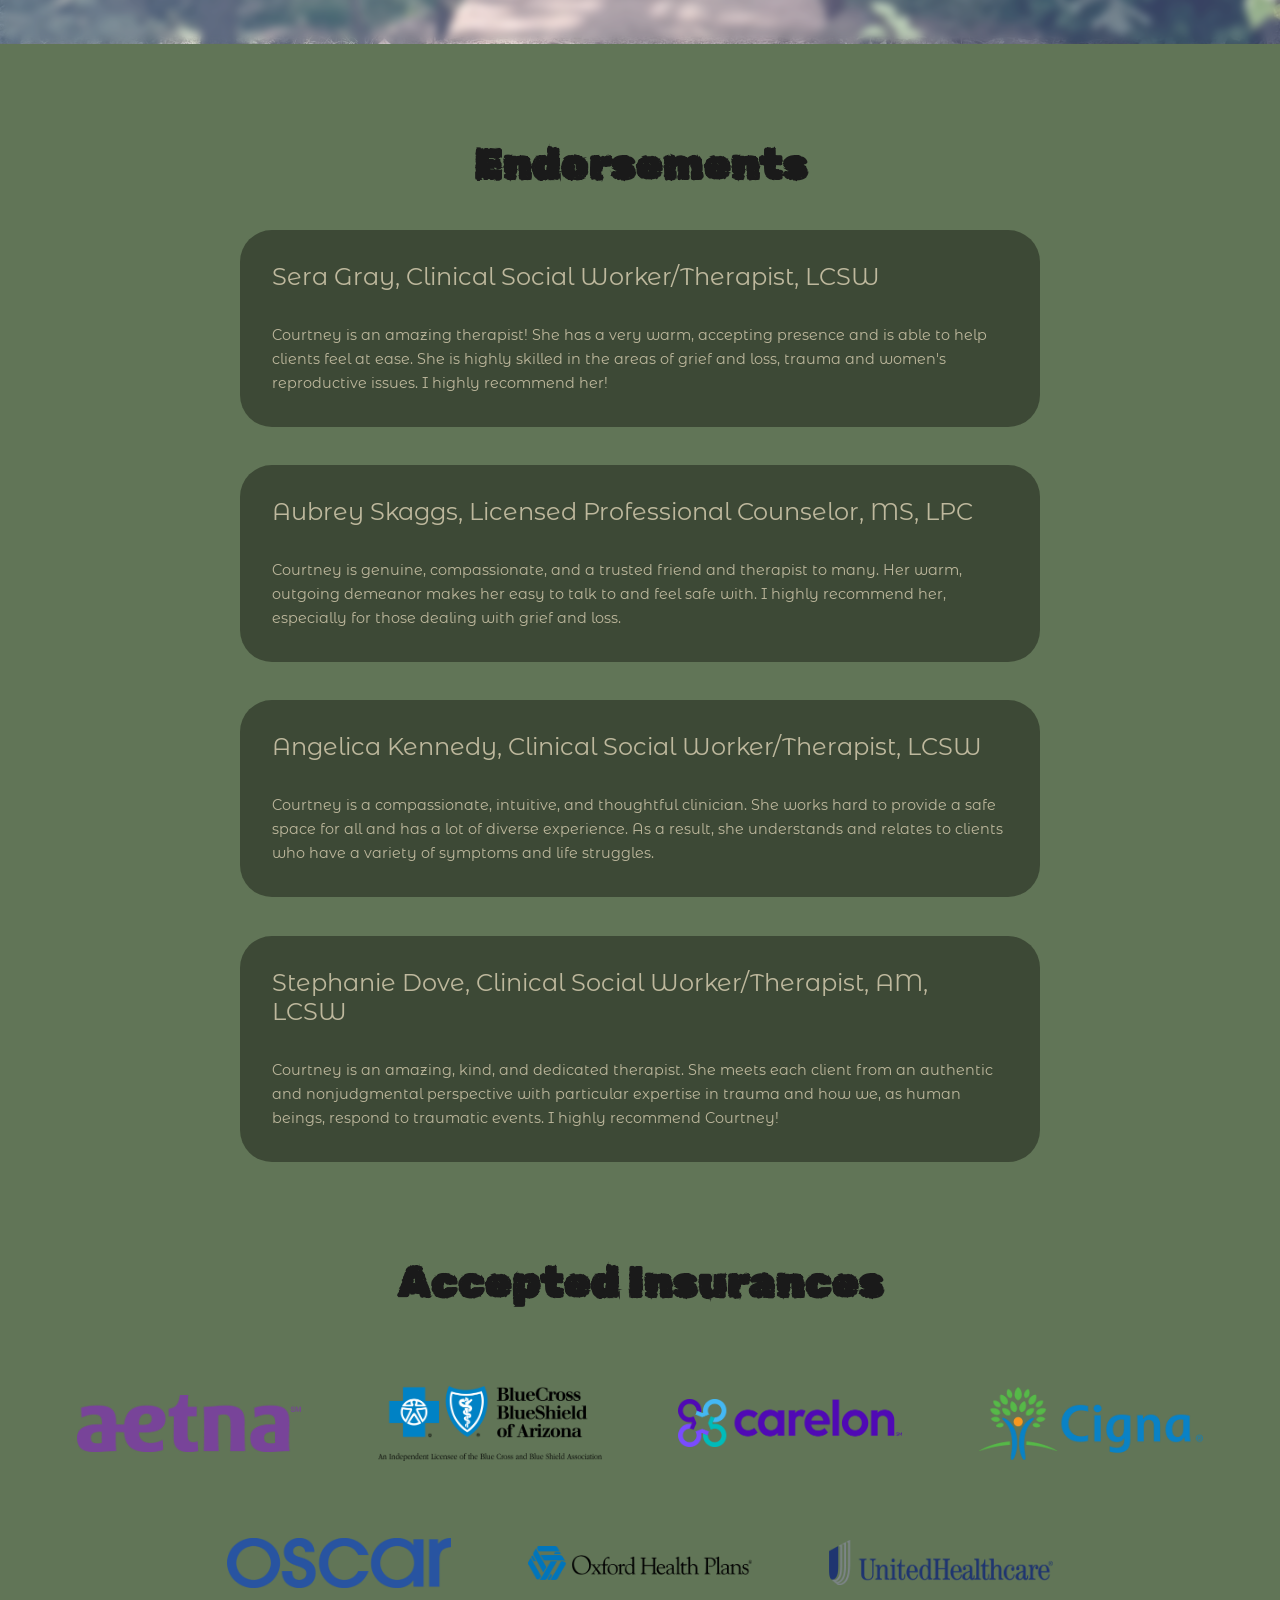
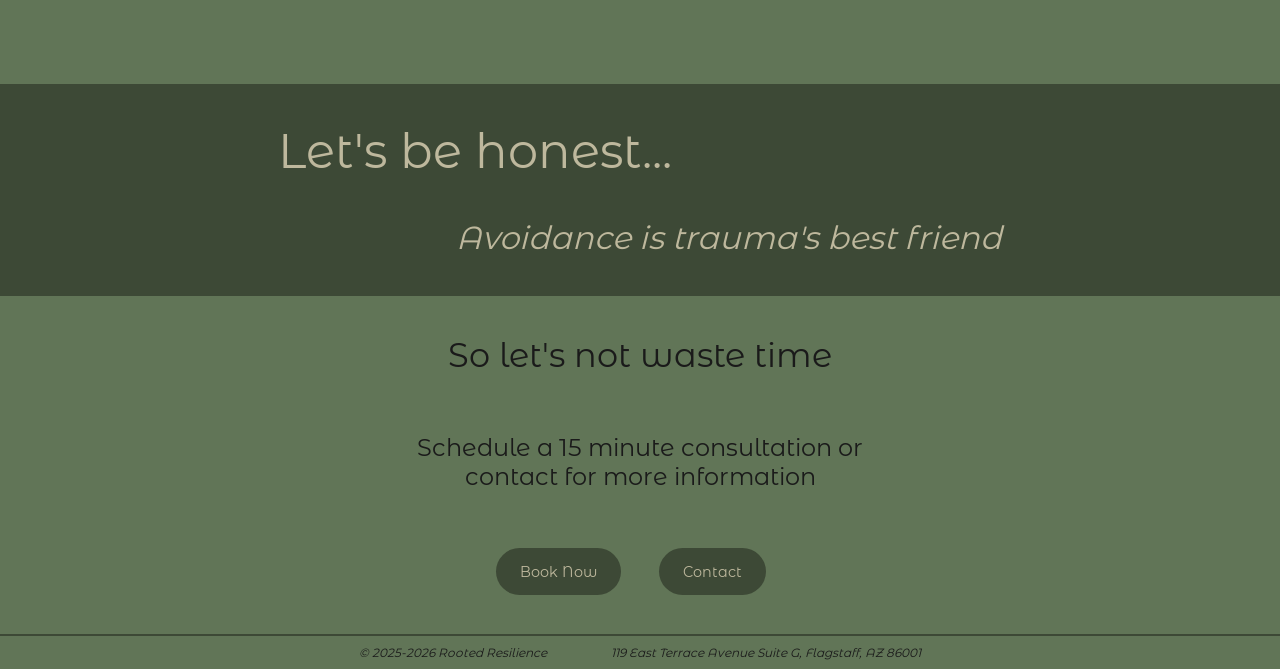
==== commit 3711a07d: "Add files via upload" ====
--- a/index.html
+++ b/index.html
@@ -5,90 +5,75 @@
         <meta name="viewport" content="width=device-width, initial-scale=1.0">
         <title>Rooted Resilience</title>
         <link rel="stylesheet" href="styles.css">
-        <link rel="preconnect" href="https://fonts.googleapis.com">
-        <link rel="preconnect" href="https://fonts.gstatic.com" crossorigin>
-        <link href="https://fonts.googleapis.com/css2?family=Cookie&family=Montserrat+Alternates:ital,wght@0,100;0,200;0,300;0,400;0,500;0,600;0,700;0,800;0,900;1,100;1,200;1,300;1,400;1,500;1,600;1,700;1,800;1,900&family=Rubik+Distressed&display=swap" rel="stylesheet">
     </head>
 
     <body>
         <!--PAGE HERO-->
-        <div class="home-pagehero-container">
-            <div class="home-pagehero">
-                <div class="home-pagehero-logo">
-                    <h1>Rooted Resilience</h1>
-                </div>
-
-                <div class="home-pagehero-text">
-                    <h2>Solution-Oriented, Compassionate Healing</h2>
-                </div>
-            </div>
-        </div>
+        <section class="home-pagehero">
+            <h1 class="brand">
+                <span class="brand-rooted">
+                    <div>Rooted</div>
+                    <img src="logo-black.png" alt="">
+                </span>
+                
+                <span class="brand-resilience">Resilience</span>
+            </h1>
+
+            <h2>Solution-Oriented, Compassionate Healing</h2>
+        </section>
 
         <!--HEADER-->
-        <header class="global-header">
-                <div class="navbar-content">
-                    <div class="logo">
-                        <a href="index.html">Rooted Resilience</a>
-                    </div>
-
-                    <nav>
-                        <details>
-                            <summary>Menu</summary>
-
-                            <ul class="nav-links">
-                                <li><a href="index.html">Home</a></li>
-                                <li><a href="about.html">About</a></li>
-                                <li><a href="services.html">Services</a></li>
-                                <li><a href="schedule.html">Schedule</a></li>
-                                <li><a href="contact.html">Contact</a></li>
-                            </ul>
-                        </details>
-                    </nav>
-                </div>
+        <header>
+            <nav>
+                <a href="index.html"><img src="logo-light.png"><p>&nbsp;Rooted Resilience</p></a>
+
+                <details>
+                    <summary>Menu</summary>
+
+                    <ul class="nav-links">
+                        <li><a href="index.html">Home</a></li>
+                        <li><a href="about.html">About</a></li>
+                        <li><a href="services.html">Services</a></li>
+                        <li><a href="schedule.html">Schedule</a></li>
+                        <li><a href="contact.html">Contact</a></li>
+                    </ul>
+                </details>
+            </nav>
         </header>
 
         <!--MAIN CONTENT-->
-        <main>
-            <!--ABOUT-->
-            <div class="intro">
-                <div class="meet-courtney">
+        <main class="home-main">
+            <!--INTRO SECTION-->
+            <section class="intro">
+                <div class="intro-photo">
                     <h2>Meet Courtney</h2>
-                </div>
-
-                <div class="intro-container" id="intro-container-photo">
-                    <div class="intro-photo">
-                        <img src="Image.png">
-                    </div>
-                </div>
-
-                <div class="intro-container" id="intro-container-text">
-                    <div class="intro-text">
-                        <p>As the founder and owner of Rooted Resilience Counseling, I am dedicated to helping others navigate life's transitions, losses, and struggles.</p>
-
-                        <p>Using an integrative, evidence-based approach, I offer a safe, collaborative space where clients feel empowered to explore and heal.</p>
-
-                        <p>I work primarily with the adult and geriatric population who are working through the challenges of grief and trauma, particularly those related to their relationships or family dynamics.</p>
-
-                        <p>We all experience grief, stress, and trauma—why go through it alone? Let me help you find the tools, skills, and confidence to takle your challenges.</p>
-
-                        <div class="intro-link-container">
-                            <p>Learn more </p>
-
-                            <div class="intro-link">
-                                <a href="about.html">About Me</a>
-                            </div>
-                        </div>
-                    </div>
-                </div>
-            </div>
+
+                    <img src="Image.png">
+                </div>
+
+                <article class="intro-text">
+                    <p>As the founder and owner of Rooted Resilience Counseling, I am dedicated to helping others navigate life's transitions, losses, and struggles.</p>
+
+                    <p>Using an integrative, evidence-based approach, I offer a safe, collaborative space where clients feel empowered to explore and heal.</p>
+
+                    <p>I work primarily with the adult and geriatric population who are working through the challenges of grief and trauma, particularly those related to their relationships or family dynamics.</p>
+
+                    <p>We all experience grief, stress, and trauma—why go through it alone? Let me help you find the tools, skills, and confidence to takle your challenges.</p>
+
+                    <div class="intro-link">
+                        <p>Learn more </p>
+
+                        <a href="about.html">About Me</a>
+                    </div>
+                </article>    
+            </section>
 
             <!--SERVICES-->
-            <div class="services">
-                <div class="specialties">
-
-                    <h2>Specialties</h2>
-
-                    <div class="specialties-list">
+            <section class="services">
+                <div class="specialties-modalities-container">
+                    <div class="specialties">
+                        <h2>Specialties</h2>
+
                         <ul>
                             <li>Anxiety and Depression</li>
                             <li>Trauma and PTSD</li>
@@ -96,13 +81,10 @@
                             <li>Pregnancy, Prenatal and Postpartum</li>
                         </ul>
                     </div>
-                </div>
-
-                <div class="modalities">
-
-                    <h2>Modalities</h2>
-
-                    <div class="modalities-list">
+
+                    <div class="modalities">
+                        <h2>Modalities</h2>
+                        
                         <ul>
                             <li>EMDR</li>
                             <li>CBT</li>
@@ -112,108 +94,37 @@
                     </div>
                 </div>
 
-                <div class="services-links">
-                    <h4>Learn more about</h4>
+                <h3 class="learn-more">Learn more about</h3>
+
+                <div class="link-container">
+                    <div class="services-link-container">
+                        <p>The services I offer</p>
+                        <a href="services.html">Services</a>
+                    </div>
+
+                    <div class="schedule-link-container">
+                        <p>Why I use Headway</p>
+                        <a href="schedule.html">Schedule</a>
+                    </div>
+                </div>
+
+                <h3 class="settings">In-Person and Virtual settings available</h3>
+                
+                <div class="bridge">
+                    <div class="text-container">
+                        <h4>Are you ready?</h4>
                     
-                    <div class="link-container">
-                        <div class="services-link-container">
-                            <p>The services I offer</p>
-                            <a href="services.html">Services</a>
-                        </div>
-
-                        <div class="schedule-link-container">
-                            <p>Why I use Headway</p>
-                            <a href="schedule.html">Schedule</a>
-                        </div>
-                    </div>
-                </div>
-                        
-                <h3>In-Person and Virtual settings available</h3>
-
-                <div class="services-individual-container">
-                    <div class="services-individual">
-                        <div class="services-individual-text">
-                            <div class="ready">
-                                <h4>Are you ready?</h4>
-                                <h5>Let's cross that bridge together.</h5>
-                            </div>
-
-                            <div class="book-now">
-                                <a href="https://care.headway.co/providers/courtney-carver?utm_source=pem&utm_medium=direct_link&utm_campaign=103137">Book Now</a>
-                            </div>
-                        </div>
-                    </div>
-                </div>
-            </div>
-
-            <!--SERVICES DESKTOP/TABLET VERSION-->
-            <div class="services-desktop-tablet">
-                <div class="offered-services-container">
-                    <div class="offered-services">
-                        <div class="specialties">
-                            <h2>Specialties</h2>
-                            <div class="specialties-list">
-                                <ul>
-                                    <li>Anxiety and Depression</li>
-                                    <li>Trauma and PTSD</li>
-                                    <li>Grief, pregnancy loss, and infertility</li>
-                                    <li>Pregnancy, Prenatal and Postpartum</li>
-                                </ul>
-                            </div>
-                        </div>
-
-                        <div class="modalities">
-                            <h2>Modalities</h2>
-                            <div class="modalities-list">
-                                <ul>
-                                    <li>EMDR</li>
-                                    <li>CBT</li>
-                                    <li>Emotion Focused</li>
-                                    <li>Person-Centered</li>
-                                </ul>
-                            </div>
-                        </div>
-                    </div>
-                </div>
-
-                <div class="services-links">
-                    <h4>Learn more about</h4>
-
-                    <div class="link-container">
-                        <div class="services-link-container">
-                            <p>The services I offer</p>
-                            <a href="services.html">Services</a>
-                        </div>
-
-                        <div class="schedule-link-container">
-                            <p>Why I use Headway</p>
-                            <a href="schedule.html">Schedule</a>
-                        </div>
-                    </div>
-                </div>
-
-                <h3>In-Person and Virtual settings available</h3>
-
-                <div class="services-individual-container">
-                    <div class="services-individual">
-                        <div class="services-individual-text">
-                            <div class="ready">
-                                <h4>Are you ready?</h4>
-                                <h5>Let's cross that bridge together.</h5>
-                            </div>
-
-                            <div class="book-now">
-                                <a href="https://care.headway.co/providers/courtney-carver">Book Now</a>
-                            </div>
-                        </div>
-                    </div>
-                </div>
-            </div>
+                        <h5>Let's cross that bridge together.</h5>
+
+                        <a href="https://care.headway.co/providers/courtney-carver">Book Now</a>
+                    </div>
+                </div>
+            </section>
             
             <!--ENDORSEMENTS-->
-            <div class="endorsement">
+            <section class="endorsement">
                 <h2>Endorsements</h2>
-                
+
                 <div class="endorsement-container">
                     <div class="endorsement-text">
                         <h4>Sera Gray, Clinical Social Worker/Therapist, LCSW</h4>
@@ -241,11 +152,11 @@
                         <p>Courtney is an amazing, kind, and dedicated therapist. She meets each client from an authentic and nonjudgmental perspective with particular expertise in trauma and how we, as human beings, respond to traumatic events. I highly recommend Courtney!</p>
                     </div>
                 </div>
-            </div>
+            </section>
 
             <!--INSURANCE-->
-            <div class="insurance">
-                <h3>Accepted Insurances</h3>
+            <section class="insurance">
+                <h2>Accepted Insurances</h2>
 
                 <div class="insurance-photo-list">
                     <img class="insurance-photo" src="aetna.png">
@@ -256,23 +167,20 @@
                     <img class="insurance-photo" src="oxford.png">
                     <img class="insurance-photo" src="uhc.png">
                 </div>
-            </div>
+            </section>
             
             <!--SCHEDULE-->
-            <div class="schedule">
+            <section class="schedule">
                 <div class="schedule-hero">
-                    <div class="honest">
-                        <h4>Let's be honest...</h4>
-                    </div>
-
-                    <div class="avoidance">
-                        <h5>Avoidance is trauma's best friend</h5>
-                    </div>
+                    <h2 class="honest">Let's be honest...</h2>
+
+                    <h3 class="avoidance">Avoidance is trauma's best friend</h3>
                 </div>
 
                 <div class="consultation">
                     <h4>So let's not waste time</h4>
-                    <p>Schedule a 15 minute consultation or contact for more information</p>
+
+                    <h5>Schedule a 15 minute consultation or contact for more information</h5>
 
                     <div class="consultation-links">
                         <div class="book-now">
@@ -284,15 +192,16 @@
                         </div>
                     </div>
                 </div>
-            </div>
+            </section>
+        </main>
 
         <!--FOOTER-->
         <footer>
-            <div class="footer-container">
+            <address class="footer-container">
                 <p class="copyright">&copy; 2025-2026 Rooted Resilience</p>
 
-                <p class="address">119 East Terrace Avenue Suite G, Flagstaff, AZ 86001</p>
-            </div>
+                <p>119 East Terrace Avenue Suite G, Flagstaff, AZ 86001</p>
+            </address>
         </footer>
     </body>
 </html>
--- a/styles.css
+++ b/styles.css
@@ -1,165 +1,66 @@
 /*--GENERAL FONT SPECIFICATIONS--*/
-.cookie-regular {
-    font-family: "Cookie", cursive;
+@font-face {
+    src: url('MsMadi-Regular.ttf') format('truetype');
+    font-family: 'MsMadi';
+    font-style: normal;
+    font-weight: normal;
+    font-display: swap;
+}
+
+@font-face {
+    src: url('MontserratAlternates-Regular.ttf') format('truetype');
+    font-family: 'Montserrat Alternates';
+    font-style: normal;
     font-weight: 400;
+    font-display: swap;
+}
+
+@font-face {
+    src: url('RubikDistressed-Regular.ttf') format('truetype');
+    font-family: 'Rubik Distressed';
     font-style: normal;
-}
-
-.rubik-distressed-regular {
+    font-weight: normal;
+    font-display: swap;
+}
+
+h1 {
+    font-family: "MsMadi", cursive;
+    color: hsl(0, 0%, 10%, 100%);
+}
+
+h2 {
     font-family: "Rubik Distressed", system-ui;
-    font-weight: 400;
-    font-style: normal;
-}
-
-.montserrat-alternates-thin {
-    font-family: "Montserrat Alternates", sans-serif;
-    font-weight: 100;
-    font-style: normal;
-}
-
-.montserrat-alternates-extralight {
-    font-family: "Montserrat Alternates", sans-serif;
-    font-weight: 200;
-    font-style: normal;
-}
-
-.montserrat-alternates-light {
+    color: hsl(0, 0%, 10%, 100%);
+}
+
+h3 {
+    font-family: "Rubik Distressed", system-ui;
+    color: hsl(0, 0%, 10%, 100%);
+}
+
+h4 {
     font-family: "Montserrat Alternates", sans-serif;
     font-weight: 300;
-    font-style: normal;
-}
-
-.montserrat-alternates-regular {
-    font-family: "Montserrat Alternates", sans-serif;
-    font-weight: 400;
-    font-style: normal;
-}
-
-.montserrat-alternates-medium {
-    font-family: "Montserrat Alternates", sans-serif;
-    font-weight: 500;
-    font-style: normal;
-}
-
-.montserrat-alternates-semibold {
-    font-family: "Montserrat Alternates", sans-serif;
-    font-weight: 600;
-    font-style: normal;
-}
-
-.montserrat-alternates-bold {
-    font-family: "Montserrat Alternates", sans-serif;
-    font-weight: 700;
-    font-style: normal;
-}
-
-.montserrat-alternates-extrabold {
-    font-family: "Montserrat Alternates", sans-serif;
-    font-weight: 800;
-    font-style: normal;
-}
-
-.montserrat-alternates-black {
-    font-family: "Montserrat Alternates", sans-serif;
-    font-weight: 900;
-    font-style: normal;
-}
-
-.montserrat-alternates-thin-italic {
-    font-family: "Montserrat Alternates", sans-serif;
-    font-weight: 100;
-    font-style: italic;
-}
-
-.montserrat-alternates-extralight-italic {
-    font-family: "Montserrat Alternates", sans-serif;
-    font-weight: 200;
-    font-style: italic;
-}
-
-.montserrat-alternates-light-italic {
-    font-family: "Montserrat Alternates", sans-serif;
-    font-weight: 300;
-    font-style: italic;
-}
-
-.montserrat-alternates-regular-italic {
-    font-family: "Montserrat Alternates", sans-serif;
-    font-weight: 400;
-    font-style: italic;
-}
-
-.montserrat-alternates-medium-italic {
-    font-family: "Montserrat Alternates", sans-serif;
-    font-weight: 500;
-    font-style: italic;
-}
-
-.montserrat-alternates-semibold-italic {
-    font-family: "Montserrat Alternates", sans-serif;
-    font-weight: 600;
-    font-style: italic;
-}
-
-.montserrat-alternates-bold-italic {
-    font-family: "Montserrat Alternates", sans-serif;
-    font-weight: 700;
-    font-style: italic;
-}
-
-.montserrat-alternates-extrabold-italic {
-    font-family: "Montserrat Alternates", sans-serif;
-    font-weight: 800;
-    font-style: italic;
-}
-
-.montserrat-alternates-black-italic {
-    font-family: "Montserrat Alternates", sans-serif;
-    font-weight: 900;
-    font-style: italic;
-}
-
-h1 {
-    font-family: "Cookie", cursive;
-    font-weight: 400;
-    font-style: normal;
-}
-
-h2 {
-    font-family: "Rubik Distressed", system-ui;
-    font-weight: 400;
-    font-style: normal;
-}
-
-h3 {
-    font-family: "Rubik Distressed", system-ui;
-    font-weight: 400;
-    font-style: normal;
-}
-
-h4 {
-    font-family: "Montserrat Alternates", sans-serif;
-    font-weight: 400;
-    font-style: normal;
+    color: hsl(49, 20%, 68%, 100%);
 }
 
 h5 {
     font-family: "Montserrat Alternates", sans-serif;
     font-weight: 300;
-    font-style: normal;
+    color: hsl(49, 20%, 68%, 100%);
 }
 
 p {
     font-family: "Montserrat Alternates", sans-serif;
-    font-weight: 400;
-    font-style: normal;
+    font-weight: 300;
     line-height: 1.6rem;
+    color: hsl(49, 20%, 68%, 100%);
 }
 
 a {
     font-family: "Montserrat Alternates", sans-serif;
-    font-weight: 400;
-    font-style: normal;
+    font-weight: 300;
+    color: hsl(49, 20%, 68%, 100%);
 }
 
 /*--GENERAL STYLING--*/
@@ -171,386 +72,395 @@
 
 :root {
     --scale: clamp(0.9rem, 1.2vw + 0.5rem, 1.2rem);
-    --hero-scale: clamp(1rem, 2vw + 1rem, 3rem);
-    --sticky-header-offset: calc(var(--scale) * 5.45);
-    --endorsement-heading-size: clamp(calc(var(--scale) * 2), 4vw, calc(var(--scale) * 3));
-    --endorsement-heading-padding: clamp(calc(var(--scale) * 2), 4vw, calc(var(--scale) * 3));
+    --sticky-header-offset: calc(var(--scale) * 5.175);
+    --sticky-header-offset-2: calc(var(--scale) * 11.875);
 }
 
 html {
+    width: 100%;
+    padding: 0;
+    margin: 0;
     font-size: 16px;
-    width: 100%;
 }
 
 body {
     width: 100%;
     padding: 0;
     margin: 0;
-    background-color: hsla(100, 15%, 35%, 100%);
-}
-
-/*--PAGE HERO--*/
-.home-pagehero-container {
-    display: flex;
-    flex-flow: column nowrap;
-    justify-content: flex-end;
-    align-items: center;
-    width: 100%;
-    height: 65vh;
+    background-color: hsl(100, 15%, 40%, 100%);
+}
+
+/*--HOME PAGEHERO--*/
+.home-pagehero {
+    position: relative;
+    width: 100%;
+    height: 70vh;
     padding: 0;
     margin: 0;
-    background-image: url(flagstaff.jpg);
+    background-image: url(home-mountain-mobile.jpeg);
     background-position: center;
     background-size: cover;
     background-repeat: no-repeat;
 }
 
-.home-pagehero {
+.home-pagehero .brand {
+    display: grid;
+    grid-template-rows: 1fr 1fr;
+    grid-template-columns: auto;
+    justify-content: center;
+    align-items: center;
+    position: absolute;
+    left: 50%;
+    transform: translateX(-50%);
+    top: 12vh;
+    width: 100%;
+    height: auto;
+    padding: 0 calc(var(--scale) * 1);
+    margin: 0;
+    font-size: clamp(calc(var(--scale) * 5), 20vw, calc(var(--scale) * 8));
+    line-height: 1;
+}
+
+.brand-rooted {
+    grid-row: 1 / 2;
+    grid-column: 1 / 2;
+    display: flex;
+    flex-flow: row nowrap;
+    gap: 0.25em;
+}
+
+.brand-rooted img {
+    display: block;
+    width: auto;
+    height: clamp(calc(var(--scale) * 3), 17vw, calc(var(--scale) * 8));
+}
+
+.brand-resilience {
+    text-align: center;
+}
+
+.home-pagehero h2 {
+    position: absolute;
+    left: 50%;
+    transform: translateX(-50%);
+    bottom: 6vh;
+    width: 100%;
+    padding: 0;
+    margin: 0;
+    text-align: center;
+    font-size: clamp(calc(var(--scale) * 1.75), 4vw, calc(var(--scale) * 4));
+    color: hsl(49, 20%, 68%, 100%);
+}
+
+@media only screen and (min-width: 500px) {
+    .home-pagehero {
+        height: 90vh;
+        background-image: url('home-mountain-desktop.jpeg');
+    }
+    
+    .home-pagehero .brand {
+        grid-template-rows: 1fr;
+        grid-template-columns: auto auto;
+        gap: 0.25em;
+        top: 20vh;
+        font-size: clamp(calc(var(--scale) * 5), 10vw, calc(var(--scale) * 8));
+    }
+
+    .brand-rooted {
+        grid-row: 1 / 2;
+        grid-column: 1 / 2;
+        flex-flow: row-reverse nowrap;
+        justify-content: center;
+        align-items: center;
+        gap: 0.0625em;
+    }
+
+    .brand-rooted img {
+        height: clamp(calc(var(--scale) * 4), 8vw, calc(var(--scale) * 7));
+        padding-bottom: calc(var(--scale) * 0.75);
+    }
+
+    .brand-resilience {
+        grid-row: 1 / 2;
+        grid-column: 2 / 3;
+    }
+
+    .home-pagehero h2 {
+        bottom: 15vh;
+    }
+}
+
+/*--HEADER--*/
+header {
+    position: sticky;
+    top: 0;
+    z-index: 10;
+    width: 100%;
+    height: auto;
+    padding: calc(var(--scale) * 2) calc(var(--scale) * 1) 0;
+    margin: 0;
+}
+
+nav {
+    display: flex;
+    flex-flow: row nowrap;
+    justify-content: space-between;
+    align-items: center;
+    position: relative;
+    width: 100%;
+    height: auto;
+    padding: calc(var(--scale) * 0.75) calc(var(--scale) * 1.5);
+    margin: 0;
+    border: none;
+    border-radius: calc(var(--scale) * 2);
+    background-color: hsl(100, 15%, 25%, 95%);
+}
+
+nav a {
+    display: flex;
+    flex-flow: row nowrap;
+    align-items: bottom;
+    width: 100%;
+    height: auto;
+    padding: 0;
+    margin: 0;
+    text-align: center;
+    text-decoration: none;
+    line-height: 1;
+    font-family: "MsMadi", cursive;
+}
+
+nav a:link {
+    color: hsl(49, 20%, 68%, 100%);
+}
+
+nav a:visited {
+    color: hsl(49, 20%, 68%, 100%);
+}
+
+nav a:hover {
+    cursor: pointer;
+}
+
+nav a:active {
+    text-shadow: 1px 1px 0;
+    cursor: pointer;
+}
+
+nav img {    
+    width: auto;
+    max-height: calc(var(--scale) * 1.3);
+    height: auto;
+    aspect-ratio: 1 / 1;
+
+    margin: 0;
+}
+
+nav p{
+    width: fit-content;
+    height: auto;
+    margin: 0;
+    text-align: center;
+    text-decoration: none;
+    line-height: 1;
+    font-family: "MsMadi", cursive;
+    font-size: calc(var(--scale) * 1.5);
+}
+
+details summary {
     display: flex;
     flex-flow: column nowrap;
     justify-content: center;
     align-items: center;
     position: relative;
-    width: 100%;
-    height: 100%;
-}
-
-.home-pagehero-logo {
+    z-index: 10;
+    width: 100%;
+    height: auto;
+    padding: calc(var(--scale) * 0.25) calc(var(--scale) * 0.75);
+    margin: 0;
+    text-align: center;
+    list-style-type: none;
+    font-family: "Montserrat Alternates", sans-serif;
+    font-size: calc(var(--scale) * 1);
+    font-weight: 300;
+    font-style: normal;
+    color: hsl(49, 20%, 68%, 100%);
+    cursor: pointer;
+}
+
+details summary:hover {
+    padding: calc(var(--scale) * 0.25) calc(var(--scale) * 0.75);
+    border: none;
+    border-radius: calc(var(--scale) * 1);
+    color: hsl(0, 0%, 10%, 100%);
+    background-color: hsl(100, 15%, 40%, 100%);
+}
+
+details summary:active {
+    transform: translateX(2px) translateY(2px);
+    box-shadow: inset 0 3px 5px rgba(0,0,0,0.2);
+    color: hsl(100, 0%, 10%, 100%);
+    cursor: pointer;
+}
+
+details[open] .nav-links {
+    opacity: 0.95;
+    pointer-events: auto;
+    transform: translateY(0);
+    transition: 0.5s ease;
+}
+
+.nav-links {
+    display: flex;
+    flex-flow: column nowrap;
+    align-items: center;
     position: absolute;
-    left: 50%;
-    transform: translateX(-50%);
-    bottom: 35vh;
-    width: 100%;
-    padding: 0 calc(var(--scale) * 2);
-}
-
-.home-pagehero-logo h1 {
+    top: calc(100% + calc(var(--scale) * 1));
+    right: calc(var(--scale) * 1);
+    z-index: 10;
+    width: max-content;
+    min-width: 5rem;
+    height: auto;
+    padding: calc(var(--scale) * 0.5);
+    margin: 0;
+    list-style-type: none;
+    border-radius: calc(var(--scale) * 1.5);
+    background-color: hsl(100, 15%, 20%, 95%);
+    opacity: 0;
+    pointer-events: none;
+    transform: translateY(-10px);
+    transition: 0.5s ease;
+}
+
+.nav-links li {
+    width: fit-content;
+    height: auto;
     padding: 0;
-    margin: 0;
-    text-align: center;
-    font-size: calc(var(--hero-scale) * 3);
-}
-
-.home-pagehero-text {
-    position: absolute;
-    left: 50%;
-    transform: translateX(-50%);
-    bottom: 11vh;
-    width: 100%;
-    padding: 0 calc(var(--scale) * 2);
-}
-
-.home-pagehero-text h2 {
-    padding: 0;
-    margin: 0;
-    text-align: center;
-    font-size: calc(var(--hero-scale) * 1.25);
-    color: hsl(0, 0%, 60%, 100%);
-}
-
-@media only screen and (max-height: 480px) and (orientation: landscape) {
-    .home-pagehero-container {
-        height: 80vh;
-    }
-
-    .home-pagehero-logo {
-        bottom: 42vh;
-    }
-
-    .home-pagehero-text {
-        bottom: 4vh;
-    }
-}
-
-@media only screen and (min-width: 1024px) and (orientation: landscape) {
-    .home-pagehero-container {
-        height: 80vh;
-    }
-
-    .home-pagehero-logo {
-        bottom: 40vh;
-    }
-
-    .home-pagehero-logo h1 {
-        font-size: calc(var(--hero-scale) * 4)
-    }
-
-    .home-pagehero-text {
-        bottom: 15vh;
-    }
-}
-
-/*--HEADER--*/
-    /*--GLOBAL HEADER STYLING--*/
-    .global-header {
+    margin: calc(var(--scale) * 0.5) 0;
+}
+
+.nav-links a {
+    width: 100%;
+    height: auto;
+    padding: calc(var(--scale) * 0.25) calc(var(--scale) * 0.5);
+    text-decoration: none;
+    font-family: "Montserrat Alternates", sans-serif;
+    font-size: calc(var(--scale) * 0.75);
+    color: hsl(49, 20%, 68%, 100%);
+}
+
+.nav-links a:active {
+    color: hsl(0, 0%, 55%, 100%);
+}
+
+.nav-links a:link {
+    color: hsl(0, 0%, 55%, 100%);
+}
+
+.nav-links a:hover {
+    padding: calc(var(--scale) * 0.25) calc(var(--scale) * 0.5);
+    border: none;
+    border-radius: calc(var(--scale) * 1);
+    color: hsl(0, 0%, 5%, 100%);
+    background-color: hsl(100, 15%, 40%, 100%);
+    cursor: pointer;
+}
+
+.nav-links a:active {
+    transform: translateX(2px) translateY(2px);
+    box-shadow: inset 0 3px 5px rgba(0,0,0,0.2);
+    color: hsl(100, 0%, 5%, 100%);
+    cursor: pointer;
+}
+
+/*--HOME PAGE - MAIN CONTENT--*/
+.home-main {
+    display: flex;
+    flex-flow: column nowrap;
+    justify-content: center;
+    align-items: center;
+    gap: calc(var(--scale) * 2);
+}
+
+@media only screen and (min-width: 1024px) {
+    .home-main {
+        gap: calc(var(--scale) * 3);
+    }
+}
+    /*--INTRO--*/
+    .intro {
+        display: flex;
+        flex-flow: column nowrap;
+        align-items: center;
+        width: 100%;
+        height: auto;
+        padding: 0;
+        margin: 0;
+    }
+
+    .intro-photo {
+        display: flex;
+        flex-flow: column nowrap;
         position: sticky;
-        top: 0;
-        z-index: 10;
-        width: 100%;
-        height: auto;
-        padding: calc(var(--scale) * 2) calc(var(--scale) * 2) 0;
-        margin: 0;
-    }
-
-    .navbar-content {
-        display: flex;
-        flex-flow: row nowrap;
-        justify-content: space-between;
-        align-items: center;
-        position: relative;
-        width: 100%;
-        height: auto;
-        padding: calc(var(--scale) * 0.75) calc(var(--scale) * 1.5);
+        top: var(--sticky-header-offset);
+        z-index: 1;
+        width: 100%;
+        max-width: calc(var(--scale) * 20);
+        height: auto;
+        padding: 0;
         margin: 0;
         border: none;
         border-radius: calc(var(--scale) * 2);
-        background-color: hsla(100, 15%, 20%, 95%);
-    }
-
-    .logo {
-        width: auto;
-        height: auto;
-        padding: 0;
-        margin: 0;
-    }
-
-    .logo a {        
-        width: 100%;
-        height: auto;
-        padding: 0;
-        margin: 0;
-        text-decoration: none;
-        font-family: "Cookie", cursive; 
-        font-size: calc(var(--scale) * 1.75);
-        font-weight: 400;
-        font-style: normal;
-        color: hsl(0, 0%, 55%, 100%);
-    }
-
-    .logo a:link {
-        color: hsl(0, 0%, 55%, 100%);
-    }
-
-    .logo a:visited {
-        color: hsl(0, 0%, 55%, 100%);
-    }
-
-    .logo a:hover {
-        color: hsl(0, 0%, 45%, 100%);
-        cursor: pointer;
-    }
-
-    .logo a:active {
-        text-shadow: 1px 1px 0;
-        color: hsla(100, 15%, 35%, 100%);
-        cursor: pointer;
-    }
-
-    nav {
-        width: auto;
-        height: auto;
-        margin: 0;
-        padding: 0;
-    }
-
-    details summary {
-        display: flex;
-        flex-flow: column nowrap;
-        justify-content: center;
-        align-items: center;
-        position: relative;
-        z-index: 10;
-        width: 100%;
-        height: auto;
-        padding: calc(var(--scale) * 0.25) calc(var(--scale) * 0.75);
-        margin: 0;
-        text-align: center;
-        list-style-type: none;
-        font-family: "Montserrat Alternates", sans-serif;
-        font-size: calc(var(--scale) * 1);
-        font-weight: 300;
-        font-style: normal;
-        color: hsl(0, 0%, 55%, 100%);
-        cursor: pointer;
-    }
-
-    details summary:hover {
-        padding: calc(var(--scale) * 0.25) calc(var(--scale) * 0.75);
-        border: none;
-        border-radius: calc(var(--scale) * 1);
-        color: hsl(0, 0%, 5%, 100%);
-        background-color: hsla(100, 15%, 35%, 100%);
-    }
-
-    details summary:active {
-        transform: translateX(2px) translateY(2px);
-        box-shadow: inset 0 3px 5px rgba(0,0,0,0.2);
-        color: hsla(100, 0%, 5%, 100%);
-        cursor: pointer;
-    }
-
-    details[open] .nav-links {
-        opacity: 0.95;
-        pointer-events: auto;
-        transform: translateY(0);
-        transition: 0.5s ease;
-    }
-    
-    .nav-links {
-        position: absolute;
-        top: calc(100% + calc(var(--scale) * 1));
-        right: calc(var(--scale) * 1);
-        z-index: 10;
-        width: max-content;
-        min-width: 5rem;
-        height: auto;
-        padding: calc(var(--scale) * 0.5);
-        margin: 0;
-        list-style-type: none;
-        border-radius: calc(var(--scale) * 1.5);
-        background-color: hsla(100, 15%, 20%, 95%);
-        opacity: 0;
-        pointer-events: none;
-        transform: translateY(-10px);
-        transition: 0.5s ease;
-    }
-
-    .nav-links li {
-        width: auto;
-        height: auto;
-        padding: 0;
-        margin: calc(var(--scale) * 0.5) 0;
-        text-align: center;
-    }
-
-    .nav-links a {
-        width: 100%;
-        height: auto;
-        padding: calc(var(--scale) * 0.25) calc(var(--scale) * 0.5);
-        text-decoration: none;
-        font-family: "Montserrat Alternates", sans-serif;
-        font-size: calc(var(--scale) * 0.75);
-        color: hsl(0, 0%, 55%, 100%);
-    }
-
-    .nav-links a:active {
-        color: hsl(0, 0%, 55%, 100%);
-    }
-
-    .nav-links a:link {
-        color: hsl(0, 0%, 55%, 100%);
-    }
-
-    .nav-links a:hover {
-        padding: calc(var(--scale) * 0.25) calc(var(--scale) * 0.5);
-        border: none;
-        border-radius: calc(var(--scale) * 1);
-        color: hsl(0, 0%, 5%, 100%);
-        background-color: hsla(100, 15%, 35%, 100%);
-        cursor: pointer;
-    }
-
-    .nav-links a:active {
-        transform: translateX(2px) translateY(2px);
-        box-shadow: inset 0 3px 5px rgba(0,0,0,0.2);
-        color: hsla(100, 0%, 5%, 100%);
-        cursor: pointer;
-    }
-
-/*--START OF HOME PAGE--*/
-    /*--INTRO--*/
-    .intro {
-        display: flex;
-        flex-flow: column nowrap;
-        align-items: center;
-        width: 100%;
-        height: auto;
-        padding: 0;
-        margin: 0;
-    }
-
-    .meet-courtney {
-        display: flex;
-        justify-content: center;
-        position: sticky;
-        top: calc(var(--scale) * 5.45);
-        width: 100%;
-        height: auto;
-        padding: calc(var(--scale) * 2);
-    }
-
-    .meet-courtney h2 {
-        padding: 0;
+    }
+
+    .intro h2 {
+        width: 100%;
+        height: auto;
+        padding: calc(var(--scale) * 2) 0;
         margin: 0;
         text-align: center;
         font-size: calc(var(--scale) * 2.25);
-        color:hsl(0, 0%, 15%, 100%)
-    }
-    
-    .intro-container {
-        display: flex;
-        justify-content: center;
-        align-items: center;
-        position: sticky;
-        top: calc(var(--scale) * 12.125);
-        width: 100%;
-        max-width: 27rem;
-        height: auto;
-        padding: 0 calc(var(--scale) * 2) calc(var(--scale) * 2);
-    }
-
-    .intro-photo {
-        width: 100%;
-        max-width: 27rem;
-        height: auto;
+        color:hsl(0, 0%, 10%, 100%)
+    }
+
+    .intro-photo img {
+        width: 100%;
+        max-width: calc(var(--scale) * 20);
+        height: auto;
+        padding: calc(var(--scale) * 1) 0 0;
         border: none;
-        border-radius: 2rem;
-        background-color: hsla(100, 15%, 20%, 100%);
-    }
-
-    .intro-photo img {
-        width: 100%;
-        height: auto;
-        padding: 2rem 0 0;
-        border-radius: 2rem;
+        border-radius: calc(var(--scale) * 2);
+        background-color: hsl(100, 15%, 25%, 100%);
     }
 
     .intro-text {
         display: flex;
         flex-flow: column nowrap;
         justify-content: space-between;
-        width: 100%;
-        max-width: 23rem;
+        z-index: 2;
+        width: 100%;
+        max-width: calc(var(--scale) * 20);
         height: auto;
         padding: calc(var(--scale) * 1);
-        margin: 0;
+        margin-top: calc(var(--scale) * 2);
         border: none;
-        border-radius: 2rem;
-        line-height: 1.6rem;
-        background-color:hsla(100, 15%, 20%, 100%);
+        border-radius: calc(var(--scale) * 2);
+        line-height: 1.6;
+        background-color: hsl(100, 15%, 25%, 100%);
     }
 
     .intro-text p {
         padding: calc(var(--scale) * 0.5);
         margin: 0;
         font-size: calc(var(--scale) * 1);
-        color: hsl(0, 0%, 60%, 100%);
-    }
-
-    .intro-link-container {
-        display: flex;
-        flex-flow: row nowrap;
-        justify-content: center;
-        align-items: center;
-        width: 100%;
-        height: auto;
+        color: hsl(49, 20%, 68%, 100%);
     }
 
     .intro-link {
         display: flex;
         justify-content: center;
         align-items: center;
-        width: max-content;
+        width: 100%;
         height: auto;
         padding: calc(var(--scale) * 0.5);
     }
@@ -565,21 +475,21 @@
         border-radius: calc(var(--scale) * 1.5);
         text-align: center;
         text-decoration: none;
-        background-color: hsla(100, 15%, 35%, 100%);
-        color: hsl(0, 0%, 5%, 100%);
+        background-color: hsl(100, 15%, 40%, 100%);
+        color: hsl(0, 0%, 10%, 100%);
     }
 
     .intro-link a:link {
-        color: hsl(0, 0%, 5%, 100%);
+        color: hsl(0, 0%, 10%, 100%);
     }
 
     .intro-link a:visited {
-        color: hsl(0, 0%, 5%, 100%);
+        color: hsl(0, 0%, 10%, 100%);
     }
 
     .intro-link a:hover {
-        color: hsl(0, 0%, 60%, 100%);
-        background-color: hsla(100, 15%, 30%, 100%);
+        color: hsl(49, 20%, 68%, 100%);
+        background-color: hsl(100, 15%, 30%, 100%);
         cursor: pointer;
     }
 
@@ -592,77 +502,52 @@
     @media only screen and (min-width: 1024px) {
         .intro {
             display: grid;
-            grid-template-rows: auto auto;
-            grid-template-columns: auto auto;
-            justify-content: center;
+            grid-template-rows: auto;
+            grid-template-columns: auto 1fr;
+            justify-items: center;
+            align-items: flex-end;
+            row-gap: calc(var(--scale) * 1);
+            column-gap: calc(var(--scale) * 2);
             width: 100%;
-            height: auto;
-            padding-top: 3rem;
-        }
-
-        .meet-courtney {
+            max-width: 981px;
+            padding: calc(var(--scale) * 5) calc(var(--scale) * 2) 0;
+        }
+
+        .intro-photo {
             grid-row: 1 / 2;
             grid-column: 1 / 2;
+            display: flex;
+            align-items: flex-end;
             position: static;
-            padding: 2rem 0 0 0;
+            width: 100%;
+            max-width: calc(var(--scale) * 15);
+            height: auto;
             margin: 0;
         }
 
-        .meet-courtney h2 {
-            font-size: calc(var(--scale) * 2.5);
-        }
-
-        .intro-container {
-            position: static;
-            padding: 0;
-            margin: 0;
-        }
-
-        #intro-container-photo {
-            display: flex;
-            justify-content: flex-end;
-            grid-row: 2 / 3;
-            grid-column: 1 / 2;
+        .intro-photo h2 {
+            padding: 0 0 calc(var(--scale) * 1);
+            font-size: calc(var(--scale) * 1.5)
+        }
+
+        .intro-photo img {
             width: 100%;
-            min-width: 31rem;
-            height: auto;
-            padding: calc(var(--scale) * 2);
-        }
-
-        .intro-photo {
-            display: flex;
-            justify-content: flex-end;
-            width: 100%;
-            min-width: 27rem;
+            max-width: calc(var(--scale) * 15);
             height: 100%;
-            margin: 0;
-        }
-
-        .intro-photo img {
-            min-width: 27rem;
-        }
-
-        #intro-container-text {
-            display: flex;
-            flex-flow: column nowrap;
-            justify-content: center;
-            align-items: stretch;
-            grid-row: 1 / 3;
+        }
+
+        .intro-text {
+            grid-row: 1 / 2;
             grid-column: 2 / 3;
-            width: 100%;
-            min-width: 31rem;
-            height: auto;
-            padding: calc(var(--scale) * 2);
-        }
-
-        .intro-text {
-            display: flex;
-            flex-flow: column nowrap;
             justify-content: space-between;
             width: 100%;
-            min-width: 27rem;
-            height: 41.5rem;
+            max-width: none;
+            min-height: 436px;
             margin: 0;
+        }
+
+        .intro-text p {
+            font-size: calc(var(--scale) * 0.75);
         }
     }
 
@@ -670,172 +555,133 @@
     .services {
         display: flex;
         flex-flow: column nowrap;
-        width: 100%;
+        justify-content: center;
+        align-items: center;
+        width: 100%;
+        height: auto;
+        padding-top: calc(var(--scale) * 2);
+        margin: 0;
+    }
+
+    .specialties-modalities-container {
+        display: flex;
+        flex-flow: column wrap;
+        justify-content: center;
+        align-items: center;
+        width: 100%;
+        height: auto;
+    }
+
+    .specialties, .modalities {
+        display: flex;
+        flex-flow: column nowrap;
+        align-items: center;
+        position: sticky;
+        top: var(--sticky-header-offset);
+        z-index: 1;
+        width: fit-content;
+        height: auto;
         padding: 0;
         margin: 0;
-    }
-
-    .specialties {
-        display: flex;
-        flex-flow: column nowrap;
-        position: sticky;
-        top: calc(var(--scale) * 5.45);
-        z-index: 1;
-        width: 100%;
-        padding: 0;
-        margin: 0;
-        background-color: hsla(100, 15%, 35%, 100%);
-    }
-
-    .specialties h2 {
-        text-align: center;
-        padding: 2rem 2rem 0 2rem;
-        margin: 0;
-        font-size: calc(var(--scale) * 2.5);
-        color: hsl(0, 0%, 15%, 100%);
-    }
-
-    .specialties-list {
-        display: flex;
-        justify-content: center;
-        width: 100%;
-        height: auto;
-    }
-
-    .specialties-list ul {
+        background-color: hsl(100, 15%, 40%, 100%);
+    }
+
+    .modalities {
+        padding-bottom: calc(var(--scale) * 1);
+        font-size: calc(var(--scale) * 1.25);
+    }
+
+    .specialties h2, .modalities h2 {
+        width: fit-content;
+        height: auto;
+        padding: calc(var(--scale) * 2) calc(var(--scale) * 2) 0;
+        margin: 0;
+        font-size: calc(var(--scale) * 2.25);
+        color: hsl(0, 0%, 10%, 100%);
+    }
+
+    .specialties ul, .modalities ul {
         display: grid;
         grid-template-rows: 1fr 1fr;
         grid-template-columns: 1fr 1fr;
-        gap: 1rem;
-        max-width: 31rem;
-        padding: 1rem 2rem;
+        gap: calc(var(--scale) * 1);
+        max-width: calc(var(--scale) * 30);
+        padding: calc(var(--scale) * 1) calc(var(--scale) * 2);
         margin: 0;
         list-style-type: none;
     }
 
-    .specialties-list li {
+    .specialties li, .modalities li {
         display: flex;
         justify-content: center;
         align-items: center;
         text-align: center;
-        min-height: 6rem;
-        padding: 0.75rem;
-        border-radius: 1rem;
-        background-color: hsla(100, 15%, 20%, 100%);
+        max-width: calc(var(--scale) * 7);
+        min-height: calc(var(--scale) * 7);
+        padding: calc(var(--scale) * 1);
+        border-radius: calc(var(--scale) * 1);
         font-family: "Montserrat Alternates", sans-serif;
-        font-size: calc(var(--scale) * 1);
         font-weight: 300;
         font-style: normal;
-        color: hsl(0, 0%, 60%, 100%);
-    }
-
-    .modalities {
+        color: hsl(49, 20%, 68%, 100%);
+        background-color: hsl(100, 15%, 25%, 100%);
+    }
+
+    .specialties li {
+        font-size: calc(var(--scale) * 1);
+    }
+
+    .services .learn-more {
+        position: sticky;
+        top: var(--sticky-header-offset);
+        z-index: 2;
+        width: 100%;
+        padding: calc(var(--scale) * 2);
+        margin: 0;
+        text-align: center;
+        font-size: calc(var(--scale) * 1.75);
+        color: hsl(0, 0%, 10%, 100%);
+        background-color: hsl(100, 15%, 40%, 100%)
+    }
+
+    .link-container {
+        display: flex;
+        flex-flow: row wrap;
+        justify-content: center;
+        align-items: center;
+        gap: calc(var(--scale) * 2);
+        position: sticky;
+        top: calc(var(--scale) * 11.3);
+        z-index: 2;
+        width: 100%;
+        height: auto;
+        padding: 0 calc(var(--scale) * 2) calc(var(--scale) * 2);
+        margin: 0;
+        background-color: hsl(100, 15%, 40%, 100%);
+    }
+
+    .services-link-container, .schedule-link-container {
         display: flex;
         flex-flow: column nowrap;
-        position: sticky;
-        top: calc(var(--scale) * 5.45);
-        z-index: 2;
-        width: 100%;
-        padding: 0;
-        margin: 0;
-        background-color: hsla(100, 15%, 35%, 100%);
-    }
-
-    .modalities h2 {
+        justify-content: center;
+        align-items: center;
+        width: 100%;
+        max-width: calc(var(--scale) * 13);
+        height: auto;
+        aspect-ratio: 1 / 1;
+        padding: calc(var(--scale) * 1);
+        border: calc(var(--scale) * 0.5) solid hsl(100, 15%, 25%, 100%);
+        border-radius: calc(var(--scale) * 2);
+    }
+
+    .link-container p {
+        width: 100%;
+        height: auto;
+        padding-bottom: calc(var(--scale) * 2);
+        margin: 0;
         text-align: center;
-        padding: 2rem 2rem 0 2rem;
-        margin: 0;
-        font-size: calc(var(--scale) * 2.5);
-        color: hsl(0, 0%, 15%, 100%);
-    }
-
-    .modalities-list {
-        display: flex;
-        justify-content: center;
-        width: 100%;
-        height: auto;
-    }
-
-    .modalities-list ul {
-        display: grid;
-        grid-template-rows: 1fr 1fr;
-        grid-template-columns: 1fr 1fr;
-        gap: 1rem;
-        width: 100%;
-        max-width: 31rem;
-        padding: 1rem 2rem;
-        margin: 0;
-        list-style-type: none;
-    }
-
-    .modalities-list li {
-        display: flex;
-        justify-content: center;
-        align-items: center;
-        text-align: center;
-        min-height: 6rem;
-        padding: calc(var(--scale) * 0.75);
-        border-radius: 1rem;
-        background-color: hsla(100, 15%, 20%, 100%);
-        font-family: "Montserrat Alternates", sans-serif;
         font-size: calc(var(--scale) * 1.5);
-        font-weight: 300;
-        font-style: normal;
-        color: hsl(0, 0%, 60%, 100%);
-    }
-
-    .services-links {
-        display: flex;
-        flex-flow: column nowrap;
-        justify-content: center;
-        align-items: center;
-        position: sticky;
-        top: calc(var(--scale) * 5.45);
-        z-index: 3;
-        width: 100%;
-        height: auto;
-        background-color: hsla(100, 15%, 35%, 100%);
-    }
-
-    .services-links h4 {
-        text-align: center;
-        padding: calc(var(--scale) * 2) calc(var(--scale) * 1) calc(var(--scale) * 1);
-        margin: 0;
-        font-size: clamp(calc(var(--scale) * 2), 5vw, calc(var(--scale) * 3));
-    }
-
-    .link-container {
-        display: flex;
-        flex-flow: row nowrap;
-        justify-content: center;
-        align-items: center;
-        width: 100%;
-        height: auto;
-        padding: 0 calc(var(--scale) * 1) calc(var(--scale) * 1);
-        margin: 0;
-    }
-
-    .services-link-container, .schedule-link-container {
-        display: flex;
-        flex-flow: column nowrap;
-        justify-content: center;
-        align-items: center;
-        width: max-content;
-        min-width: calc(var(--scale) * 8);
-        max-width: calc(var(--scale) * 13);
-        height: auto;
-        min-height: calc(var(--scale) * 13);
-        padding: calc(var(--scale) * 1);
-        border: calc(var(--scale) * 0.5) solid hsla(100, 15%, 20%, 100%);
-        border-radius: calc(var(--scale) * 2);
-        margin: calc(var(--scale) * 1);
-    }
-
-    .link-container p {
-        padding-bottom: clamp(calc(var(--scale) * 1), 3vw, calc(var(--scale) * 2));
-        margin: 0;
-        text-align: center;
-        font-size: clamp(calc(var(--scale) * 0.75), 3vw, calc(var(--scale) * 1.5));
+        color: hsl(0, 0%, 10%, 100%);
     }
 
     .link-container a {
@@ -846,22 +692,22 @@
         border-radius: calc(var(--scale) * 1.5);
         text-align: center;
         text-decoration: none;
-        font-size: clamp(calc(var(--scale) * 0.75), 2vw, calc(var(--scale) * 1));
-        color: hsl(0, 0%, 60%, 100%);
-        background-color: hsla(100, 15%, 20%, 100%);
+        font-size: clamp(calc(var(--scale) * 1), 2vw, calc(var(--scale) * 1.5));
+        color: hsl(49, 20%, 68%, 100%);
+        background-color: hsl(100, 15%, 25%, 100%);
     }
 
     .link-container a:link {
-        color: hsl(0, 0%, 60%, 100%);
+        color: hsl(49, 20%, 68%, 100%);
     }
 
     .link-container a:visited {
-        color: hsl(0, 0%, 60%, 100%);
+        color: hsl(49, 20%, 68%, 100%);
     }
 
     .link-container a:hover {
-        background-color: hsla(100, 15%, 25%, 100%);
-        color: hsl(0, 0%, 60%, 100%);
+        background-color: hsl(100, 15%, 25%, 100%);
+        color: hsl(49, 20%, 68%, 100%);
     }
 
     .link-container a:active {
@@ -869,33 +715,38 @@
         box-shadow: inset 0 3px 5px rgba(0,0,0,0.2);
     }
 
-    .services h3 {
-        align-items: center;
-        z-index: 3;
+    .services .settings {
+        align-items: center;
+        z-index: 2;
         text-align: center;
         width: 100%;
         height: auto;
         padding: calc(var(--scale) * 1);
         margin: 0;
         font-size: clamp(0.75rem, 4vw, 2.5rem);
-        color: hsl(0, 0%, 15%, 100%);
-        background-color: hsla(100, 15%, 35%, 100%);
-    }
-
-    .services-individual-container {
-        position: sticky;
-        top: 0;
-        z-index: 3;
-        width: 100%;
-        height: 55%;
-        min-height: 25rem;
-        background-image: url(bridge.jpeg);
+        color: hsl(0, 0%, 10%, 100%);
+        background-color: hsl(100, 15%, 40%, 100%);
+    }
+
+    .services .bridge {
+        position: relative;
+        z-index: 2;
+        width: 100%;
+        height: 70vh;
+        margin: 0;
+        background-image: url(home-bridge-mobile.jpeg);
         background-position: bottom;
         background-size: cover;
         background-repeat: no-repeat;
     }
 
-    .services-individual-container::before {
+    .bridge .text-container {
+        width: 100%;
+        height: 100%;
+        backdrop-filter: blur(4px);
+    }
+
+    .bridge .text-container::before {
         content: "";
         position: absolute;
         inset: 0;
@@ -904,226 +755,121 @@
         pointer-events: none;
     }
 
-    .services-individual {
-        display: flex;
-        flex-flow: column nowrap;
-        justify-content: flex-end;
-        width: 100%;
-        height: 55%;
-        min-height: 25rem;
-        backdrop-filter: blur(4px);
-    }
-
-    .services-individual-text {
-        width: 100%;
-        height: auto;
-    }
-
-    .services-individual-text .ready {
-        width: 100%;
-        height: auto;
-        padding-bottom: calc(var(--scale) * 11);
-    }
-
-    .services-individual h4 {
-        width: 100%;
-        height: auto;
-        padding: calc(var(--scale) * 1) 0;
+    .bridge .text-container h4 {
+        position: absolute;
+        left: 50%;
+        transform: translateX(-50%);
+        z-index: 3;
+        top: 18vh;
+        width: 100%;
+        height: auto;
+        padding: 0;
         margin: 0;
         text-align: center;
         font-size: calc(var(--scale) * 2);
-        color: hsl(0, 0%, 5%, 100%);
-    }
-
-    .services-individual h5 {
-        width: 100%;
-        height: auto;
-        padding: 0 2rem;
+        font-weight: 400;
+        color: hsl(0, 0%, 10%, 100%);
+    }
+
+    .bridge .text-container h5 {
+        position: absolute;
+        left: 50%;
+        transform: translateX(-50%);
+        top: 25vh;
+        z-index: 3;
+        width: 100%;
+        height: auto;
+        padding: 0;
         margin: 0;
         text-align: center;
         font-size: calc(var(--scale) * 1.5);
-        color: hsl(0, 0%, 5%, 100%);
-    }
-
-    .services-individual .book-now {
-        display: flex;
-        justify-content: center;
-        align-items: center;
-        width: 100%;
-        height: auto;
-        padding-bottom: calc(var(--scale) * 2.25);
-    }
-
-    .services-individual a {
+        font-weight: 400;
+        color: hsl(0, 0%, 10%, 100%);
+    }
+
+    .bridge .text-container a {
+        position: absolute;
+        left: 50%;
+        transform: translateX(-50%);
+        bottom: 5vh;
+        z-index: 3;
         padding: calc(var(--scale) * 0.75) calc(var(--scale) * 1.25);
         border: none;
         border-radius: 2rem;
         text-decoration: none;
         font-size: clamp(0.75rem, 2.5vw, 1.25rem);
-        background-color: hsla(100, 15%, 20%, 95%);
-        color:hsl(0, 0%, 60%, 100%);
-    }
-
-    .services-individual a:link {
-        color:hsl(0, 0%, 60%, 100%)
-    }
-
-    .services-individual a:visited {
-        color:hsl(0, 0%, 60%, 100%)
-    }
-
-    .services-individual a:hover {
-        color: hsl(0, 0%, 5%, 100%);
-        background-color: hsla(100, 15%, 35%, 95%);
+        background-color: hsl(100, 15%, 20%, 95%);
+        color: hsl(49, 20%, 68%, 100%);
+    }
+
+    .bridge .text-container a:link {
+        color: hsl(49, 20%, 68%, 100%);
+    }
+
+    .bridge .text-container a:visited {
+        color: hsl(49, 20%, 68%, 100%);
+    }
+
+    .bridge .text-container a:hover {
+        color: hsl(0, 0%, 10%, 100%);
+        background-color: hsl(100, 15%, 35%, 95%);
         cursor: pointer;
     }
 
-    .services-individual a:active {
+    .bridge .text-container a:active {
         transform: translateX(2px) translateY(2px);
         box-shadow: inset 0 3px 5px rgba(0,0,0,0.2);
         cursor: pointer;
     }
 
-    .services-desktop-tablet {
-        display: none;
-    }
-
-    @media only screen and (min-width: 720px) {
-        .services-desktop-tablet {
-            display: flex;
-            flex-flow: column nowrap;
-            justify-content: center;
-            width: 100%;
-            height: auto;
-        }
-
-        .offered-services-container {
-            display: flex;
-            flex-flow: column nowrap;
-            justify-content: center;
-            position: sticky;
-            top: calc(var(--scale) * 5.45);
-            width: 100%;
-            height: auto;
-            padding: 3rem;
-        }
-
-        .offered-services {
+    @media only screen and (min-width: 768px) {
+        .specialties-modalities-container {
             display: grid;
             grid-template-rows: auto;
             grid-template-columns: 1fr 1fr;
-            justify-content: center;
-            align-self: center;
-            max-width: 58rem;
-            padding: 1rem 1rem 2rem 1rem;
-            border: 1rem solid hsla(100, 15%, 20%, 100%);
-            border-radius: 3rem;
-            background-color: hsla(100, 15%, 35%, 100%);
+            width: fit-content;
+            min-width: calc(var(--scale) * 44);
+            margin-bottom: calc(var(--scale) * 3);
+            border: calc(var(--scale) * 1) solid hsl(100, 15%, 25%, 100%);
+            border-radius: calc(var(--scale) * 2);
+        }
+        
+        .specialties, .modalities {
+            position: static;
+            border-radius: calc(var(--scale) * 2);
         }
 
         .specialties {
             grid-row: 1 / 2;
             grid-column: 1 / 2;
-            position: static;
-        }
-        
-        .specialties h2 {
-            padding: 1rem;
-        }
-
-        .specialties-list ul {
-            display: grid;
-            grid-template-rows: 1fr 1fr;
-            grid-template-columns: auto auto;
-            justify-content: center;
-            gap: clamp(0.5rem, 1.75vw, 1rem);
-            padding: 0 calc(var(--scale) * 2);
-        }
-
-        .specialties-list li {
-            min-width: 7.5rem;
-            min-height: 7.5rem;
-            padding: calc(var(--scale) * 0.75);
-            margin: 0;
-            font-size: calc(var(--scale) * 1);
         }
 
         .modalities {
             grid-row: 1 / 2;
             grid-column: 2 / 3;
+            padding-bottom: 0;
+        }
+
+        .services .learn-more {
             position: static;
-        }
-
-        .modalities h2 {
-            padding: 1rem;
-        }
-
-        .modalities-list ul {
-            display: grid;
-            grid-template-rows: 1fr 1fr;
-            grid-template-columns: auto auto;
-            justify-content: center;
-            justify-self: center;
-            gap: clamp(0.5rem, 1.75vw, 1rem);
-            padding: 0 calc(var(--scale) * 2);
-        }
-
-        .modalities-list li {
-            min-width: 7.5rem;
-            min-height: 7.5rem;
-            padding: calc(var(--scale) * 0.75);
-            margin: 0;
-            font-size: calc(var(--scale) * 1.25);
-        }
-
-        .services-desktop-tablet h3 {
-            grid-row: 2 / 3;
-            grid-column: 1 / 3;
-            text-align: center;
-            z-index: 3;
-            width: 100%;
-            height: auto;
-            padding: calc(var(--scale) * 1.25);
-            margin: 0;
-            font-size: clamp(0.75rem, 4vw, 2.25rem);
-            color: hsl(0, 0%, 15%, 100%);
-            background-color: hsla(100, 15%, 35%, 100%);
-        }
-
-        .services-individual-container {
-            grid-row: 3 / 4;
-            grid-column: 1 / 3;
-            z-index: 3;
-            height: 70%;
-            min-height: 32rem;
-            backdrop-filter: blur(4px);
-        }
-
-        .services-individual {
-            width: 100%;
-            height: 70%;
-            min-height: 32rem;
-        }
-
-        .services-individual-text {
-            width: 100%;
-            height: auto;
-        }
-
-        .services-individual-text .ready {
-            padding-bottom: calc(var(--scale) * 14);
-        }
-
-        .services-individual h4 {
             font-size: calc(var(--scale) * 2.25);
         }
 
-        .services-individual h5 {
-            font-size: calc(var(--scale) * 1.75);
-        }
-
-        .services {
-            display: none;
+        .link-container {
+            position: static;
+            padding-bottom: calc(var(--scale) * 4);
+        }
+
+        .services .bridge {
+            background-image: url(home-bridge-desktop.jpeg);
+        }
+
+        .bridge .text-container h4 {
+            top: 4vh;
+        }
+
+        .bridge .text-container h5 {
+            top: 14vh;
         }
     }
 
@@ -1141,10 +887,10 @@
         position: sticky;
         top: var(--sticky-header-offset);
         z-index: 1;
-        padding: var(--endorsement-heading-padding);
-        margin: 0;
-        font-size: var(--endorsement-heading-size);
-        color: hsl(0, 0%, 15%, 100%)
+        padding: calc(var(--scale) * 2);
+        margin: 0;
+        font-size: calc(var(--scale) * 2.25);
+        color: hsl(0, 0%, 10%, 100%)
     }
 
     .endorsement-container {
@@ -1152,7 +898,7 @@
         justify-content: center;
         align-items: center;
         position: sticky;
-        top: calc(var(--sticky-header-offset) + calc(var(--endorsement-heading-padding) * 2) + var(--endorsement-heading-size) + calc(var(--scale) * 0.35));
+        top: var(--sticky-header-offset-2);
         z-index: 2;
         width: 100%;
         height: auto;
@@ -1167,14 +913,15 @@
         margin: 0;
         border: none;
         border-radius: 2rem;
-        background-color: hsla(100, 15%, 20%, 100%);
+        background-color: hsl(100, 15%, 25%, 100%);
     }
 
     .endorsement-text h4 {
         padding: 1rem 0;
         margin: 0;
-        color:hsl(0, 0%, 60%, 100%);
+        color: hsl(49, 20%, 68%, 100%);
         font-size: calc(var(--scale) * 1.25);
+        font-weight: 400;
     }
 
     .endorsement-text p {
@@ -1182,7 +929,7 @@
         margin: 0;
         line-height: 1.5rem;
         font-size: calc(var(--scale) * 0.75);
-        color:hsl(0, 0%, 60%, 100%)
+        color: hsl(49, 20%, 68%, 100%);
     }
 
     /*--INSURANCE--*/
@@ -1193,18 +940,18 @@
         align-items: center;
         width: 100%;
         height: auto;
-        padding: 2rem;
-    }
-
-    .insurance h3 {
+        padding: 0 calc(var(--scale) * 2);
+    }
+
+    .insurance h2 {
         align-items: center;
         text-align: center;
         width: 100%;
         height: auto;
         padding: calc(var(--scale) * 1) 0;
         margin: 0;
-        font-size: calc(var(--scale) * 2);
-        color: hsl(0, 0%, 15%, 100%);
+        font-size: calc(var(--scale) * 2.25);
+        color: hsl(0, 0%, 10%, 100%);
     }
 
     .insurance-photo-list {
@@ -1220,13 +967,12 @@
         width: 50%;
         max-width: 20rem;
         height: auto;
-        padding: calc(var(--scale) * 1.75);
+        padding: calc(var(--scale) * 2);
     }
 
     @media only screen and (min-width: 1024px) {
-        .insurance h3 {
-            padding-bottom: calc(var(--scale) * 2.5);
-            font-size: calc(var(--scale) * 3);
+        .insurance h2 {
+            padding: 0 calc(var(--scale) * 2) calc(var(--scale) * 2);
         }
 
         .insurance-photo {
@@ -1242,81 +988,94 @@
         align-items: center;
         width: 100%;
         height: auto;
-        margin-top: 1rem;
-        background-color: hsla(100, 15%, 20%, 100%);
+        margin: 0;
+        background-color: hsl(100, 15%, 25%, 100%);
     }
 
     .schedule-hero {
-        display: flex;
-        flex-flow: column nowrap;
-        width: 100%;
-        max-width: 50rem;
-        height: auto;
+        display: grid;
+        grid-template-rows: auto auto;
+        grid-template-columns: repeat(6, 1fr);
+        justify-content: center;
+        gap: calc(var(--scale) * 2);
+        width: 100%;
+        max-width: 800px;
+        height: auto;
+        padding: calc(var(--scale) * 2);
     }
 
     .honest {
-        display: flex;
-        flex-flow: row nowrap;
-    }
-
-    .honest h4 {
-        padding: 3rem 2rem 0.75rem 2rem;
+        grid-row: 1 / 2;
+        grid-column: 1 / 6;
+        width: 100%;
+        height: auto;
+        padding: 0;
         margin: 0;
         font-family: "Montserrat Alternates", sans-serif;
         font-size: clamp(1.5rem, 6vw, 3rem);
-        font-weight: 300;
         font-style: normal;
-        color:hsl(0, 0%, 60%, 100%);
+        font-weight: 100;
+        color: hsl(49, 20%, 68%, 100%);
     }
 
     .avoidance {
-        display: flex;
-        flex-flow: row-reverse nowrap;
-    }
-
-    .avoidance h5 {
-        padding: 0.75rem 2rem 3rem 2rem;
+        grid-row: 2 / 3;
+        grid-column: 1 / 7;
+        text-align: right;
+        width: 100%;
+        height: auto;
+        padding: 0;
         margin: 0;
         font-family: "Montserrat Alternates", sans-serif;
         font-size: clamp(1rem, 4vw, 2rem);
-        font-weight: 300;
+        font-weight: 100;
         font-style: italic;
-        color:hsl(0, 0%, 60%, 100%);
+        color: hsl(49, 20%, 68%, 100%);
     }
 
     .consultation {
-        display: flex;
-        flex-flow: column nowrap;
-        justify-content: center;
-        align-items: center;
-        width: 100%;
-        height: auto;
-        background-color: hsla(100, 15%, 35%, 100%);
+        display: grid;
+        grid-template-rows: auto auto auto;
+        grid-template-columns: auto;
+        justify-content: center;
+        align-items: center;
+        gap: calc(var(--scale) * 3);
+        width: 100%;
+        height: auto;
+        padding: calc(var(--scale) * 2);
+        background-color: hsl(100, 15%, 40%, 100%);
     }
 
     .consultation h4 {
-        padding: calc(var(--scale) * 1.5) calc(var(--scale) * 1.5) calc(var(--scale) * 0.75);
-        margin: 0;
-        font-size: calc(var(--scale) * 1.5);
-        color: hsl(0, 0%, 5%, 100%);
-    }
-
-    .consultation p {
+        grid-row: 1 / 2;
+        grid-column: 1 / 2;
         text-align: center;
-        padding: calc(var(--scale) * 1);
-        width: 100%;
-        max-width: 28rem;
-        margin: 0;
-        font-size: calc(var(--scale) * 1.125);
-        color:hsl(0, 0%, 5%, 100%);
+        padding: 0;
+        margin: 0;
+        font-size: calc(var(--scale) * 1.75);
+        color: hsl(0, 0%, 10%, 100%);
+    }
+
+    .consultation h5 {
+        grid-row: 2 / 3;
+        grid-column: 1 / 2;
+        text-align: center;
+        padding: 0;
+        width: 100%;
+        max-width: calc(var(--scale) * 25);
+        margin: 0;
+        font-size: calc(var(--scale) * 1.25);
+        color:hsl(0, 0%, 10%, 100%);
     }
 
     .consultation-links {
+        grid-row: 3 / 4;
+        grid-column: 1 / 2;
         display: flex;
         flex-flow: row nowrap;
         justify-content: space-around;
-        width: 100%;
-        max-width: 50rem;
+        gap: calc(var(--scale) * 2);
+        width: 100%;
         height: auto;
         padding: 0;
     }
@@ -1327,7 +1086,6 @@
         align-items: center;
         width: 100%;
         height: auto;
-        padding: calc(var(--scale) * 1.5);
     }
 
     .consultation .contact {
@@ -1340,29 +1098,146 @@
         border-radius: 2rem;
         text-decoration: none;
         font-size: calc(var(--scale) * 0.75);
-        background-color: hsla(100, 15%, 20%, 100%);
-        color:hsl(0, 0%, 60%, 100%);
+        background-color: hsl(100, 15%, 25%, 100%);
+        color: hsl(49, 20%, 68%, 100%);
     }
 
     .consultation a:link {
-        color:hsl(0, 0%, 60%, 100%);
+        color: hsl(49, 20%, 68%, 100%);
     }
 
     .consultation a:visited {
-        color:hsl(0, 0%, 60%, 100%);
+        color: hsl(49, 20%, 68%, 100%);
     }
 
     .consultation a:hover {
         cursor: pointer;
-        background-color: hsla(100, 15%, 20%, 50%);
+        background-color: hsl(100, 15%, 25%, 50%);
     }
 
     .consultation a:active {
         cursor: pointer;
-        background-color: hsla(100, 15%, 20%, 75%);
-    }
-/*--END OF HOME PAGE--*/
-
+        background-color: hsl(100, 15%, 25%, 75%);
+    }
+    /*--END OF HOME PAGE--*/
+
+/*--ABOUT PAGE - MAIN CONTENT--*/
+.about-main {
+    width: 100%;
+    height: auto;
+}
+
+.about-main-content {
+    display: flex;
+    flex-direction: column;
+    align-items: center;
+    width: 100%;
+    height: auto;
+    padding: calc(var(--scale) * 2);
+}
+
+.about-pagehero {
+    display: flex;
+    flex-flow: column nowrap;
+    justify-content: center;
+    width: 100%;
+    max-width: 750px;
+    height: auto;
+}
+
+.about-pagehero-welcome {
+    display: flex;
+    flex-flow: row nowrap;
+    padding-top: calc(var(--scale) * 2);
+}
+
+.about-pagehero-welcome h4 {
+    padding: 0;
+    margin: 0;
+    font-family: "Rubik Distressed", sans-serif;
+    font-size: clamp(calc(var(--scale) * 2), 10vw, calc(var(--scale) * 3));
+    font-weight: 300;
+    font-style: normal;
+    color:hsl(0, 0%, 10%, 100%);
+}
+
+.about-pagehero-lets {
+    display: flex;
+    flex-flow: row-reverse nowrap;
+    padding: calc(var(--scale) * 1) 0 calc(var(--scale) * 2);
+}
+
+.about-pagehero-lets h5 {
+    padding: 0;
+    margin: 0;
+    font-family: "Montserrat Alternates", sans-serif;
+    font-size: clamp(calc(var(--scale) * 1), 4.5vw, calc(var(--scale) * 2));
+    font-weight: 300;
+    font-style: italic;
+    color:hsl(0, 0%, 10%, 100%);
+}
+
+.about-image-container {
+    display: flex;
+    flex-flow: column nowrap;
+    justify-content: center;
+    position: relative;
+    width: 100%;
+    max-width: 500px;
+    height: auto;
+}
+
+.tree-background-container {
+    width: 100%;
+    height: auto;
+}
+
+.tree-background {
+    width: 100%;
+    height: auto;
+}
+
+.courtney-image-container {
+    position: absolute;
+    top: 50%;
+    left: 50%;
+    transform: translate(-37%, -35%);
+    width: 100%;
+    height: auto;
+}
+
+.courtney-image {
+    width: 100%;
+    height: auto;
+}
+
+.about-text-1 {
+    width: 100%;
+    height: auto;
+    padding-top: calc(var(--scale) * 4);
+}
+
+.about-text-1 p {
+    width: 100%;
+    height: auto;
+    margin: 0;
+}
+
+.about-rooted-tree-container {
+    width: 100%;
+    height: auto;
+}
+
+.about-rooted-tree {
+    width: 100%;
+    height: auto;
+}
+
+.about-rooted-tree img {
+    width: 100%;
+    min-width: calc(var(--scale) * 15);
+    height: auto;
+}
 
 /*--FOOTER--*/
 footer {
@@ -1372,7 +1247,7 @@
     width: 100%;
     height: auto;
     padding: 0;
-    border-top: 2px solid hsla(100, 15%, 20%, 100%);
+    border-top: 2px solid hsl(100, 15%, 25%, 100%);
     margin: 0;
 }
 
@@ -1386,10 +1261,11 @@
     height: auto;
 }
 
-footer p {
+footer p, address {
     text-align: center;
     padding: 0.125rem 2rem;
     margin: 0;
+    font-family: "Montserrat Alternates";
     font-size: calc(var(--scale) * 0.625);
-    color:hsl(0, 0%, 5%, 100%);
+    color:hsl(0, 0%, 10%, 100%);
 }
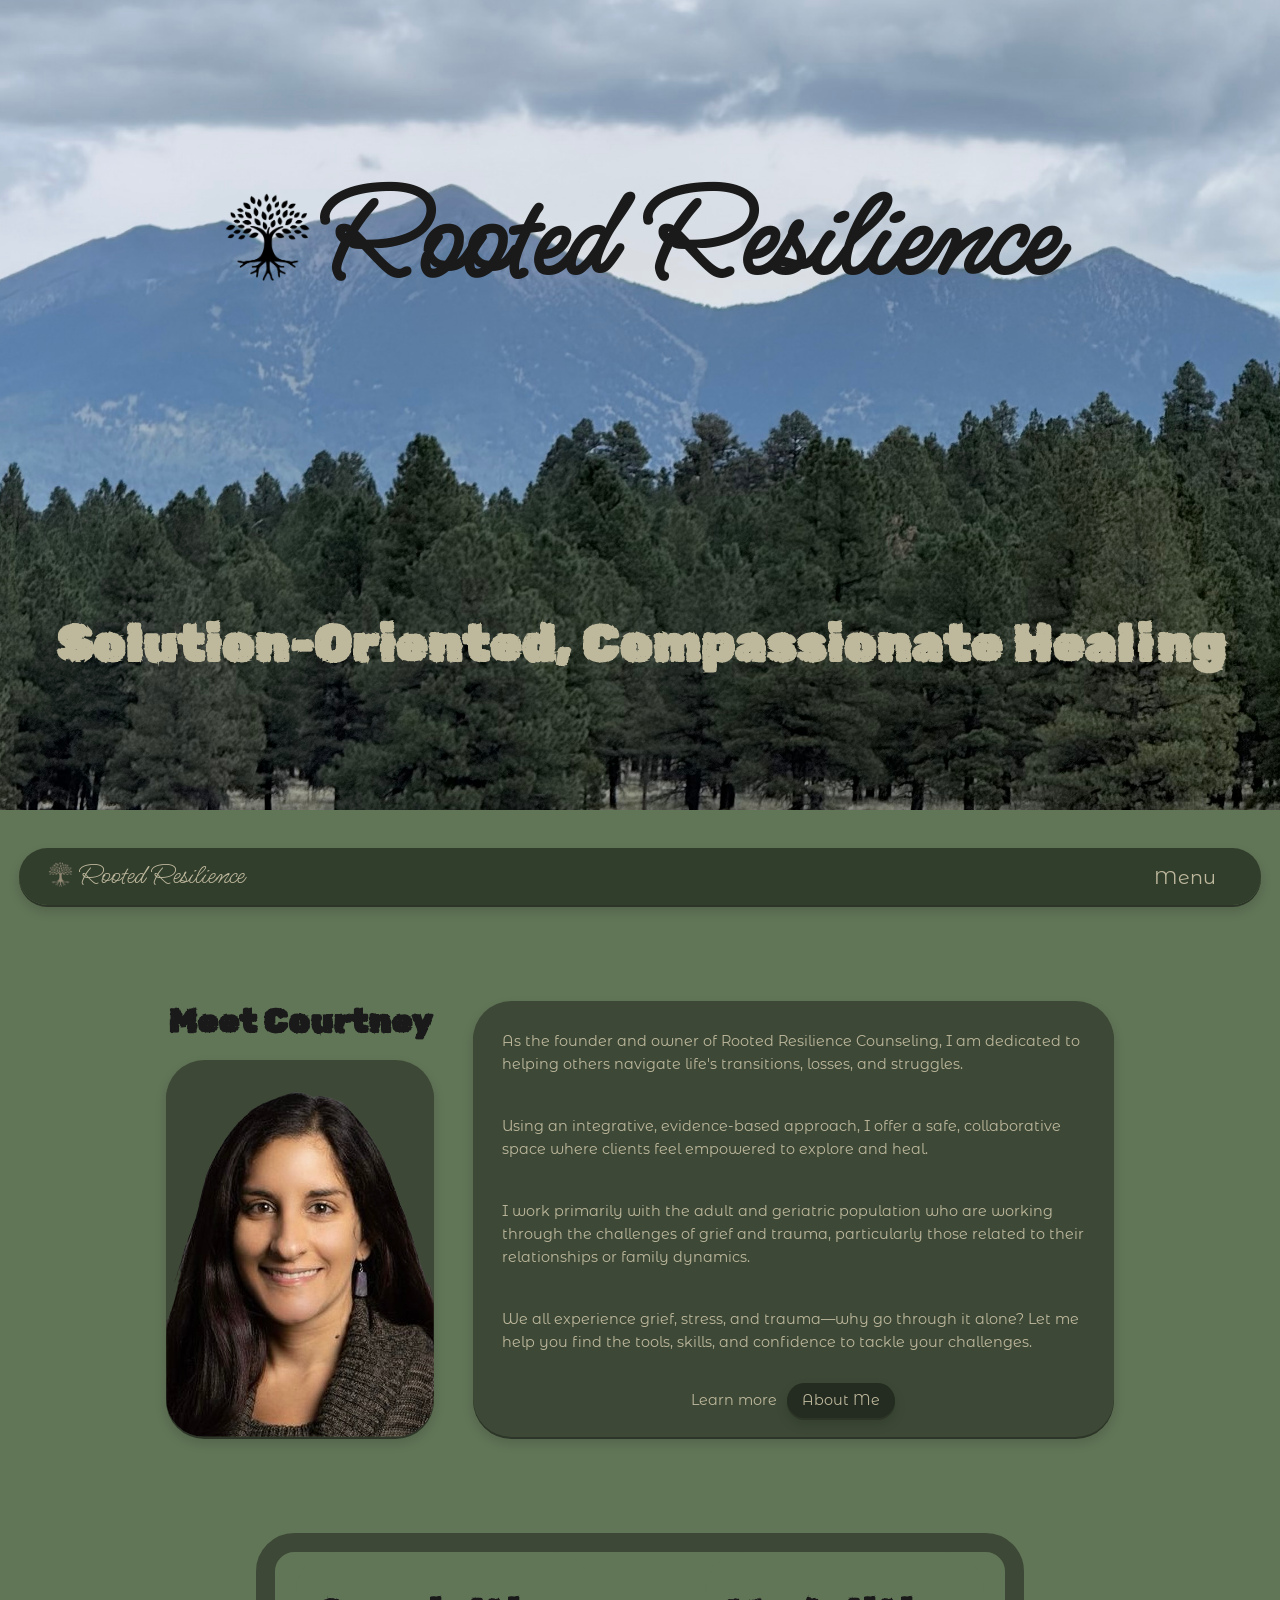
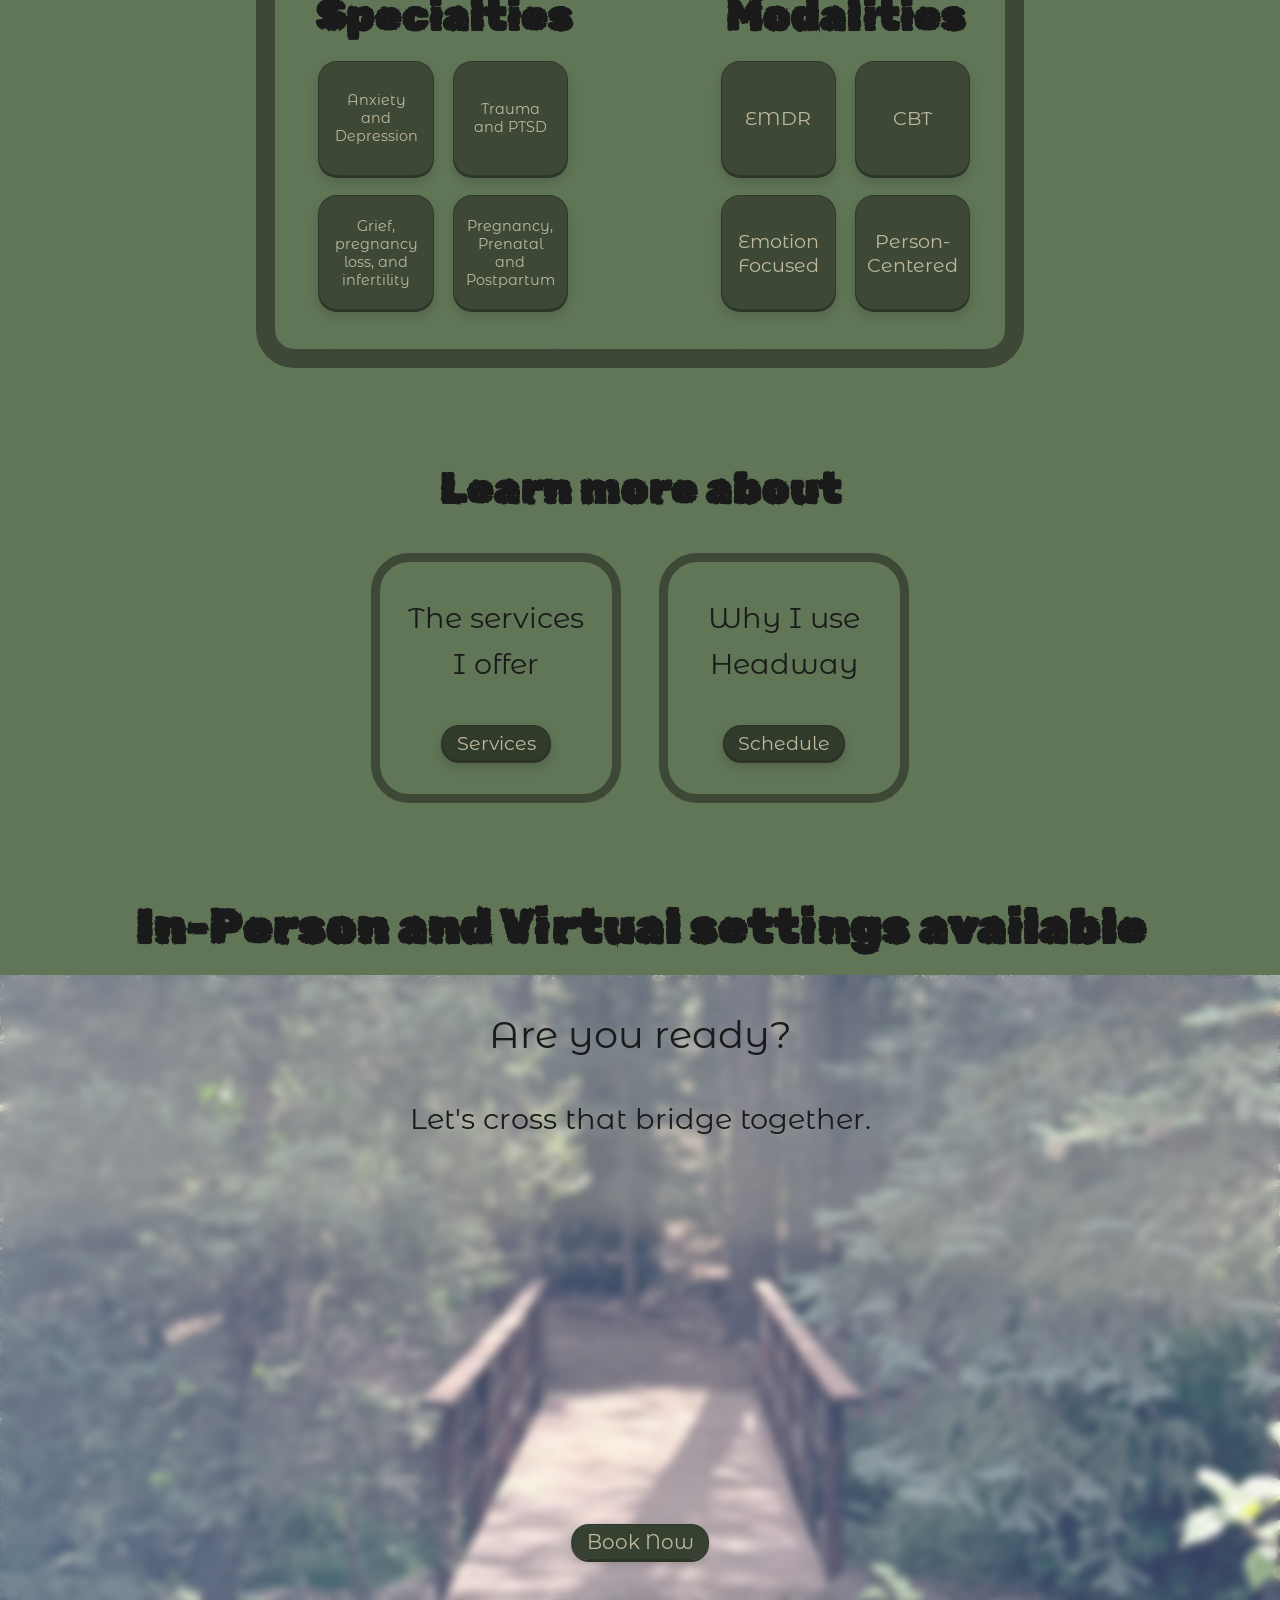
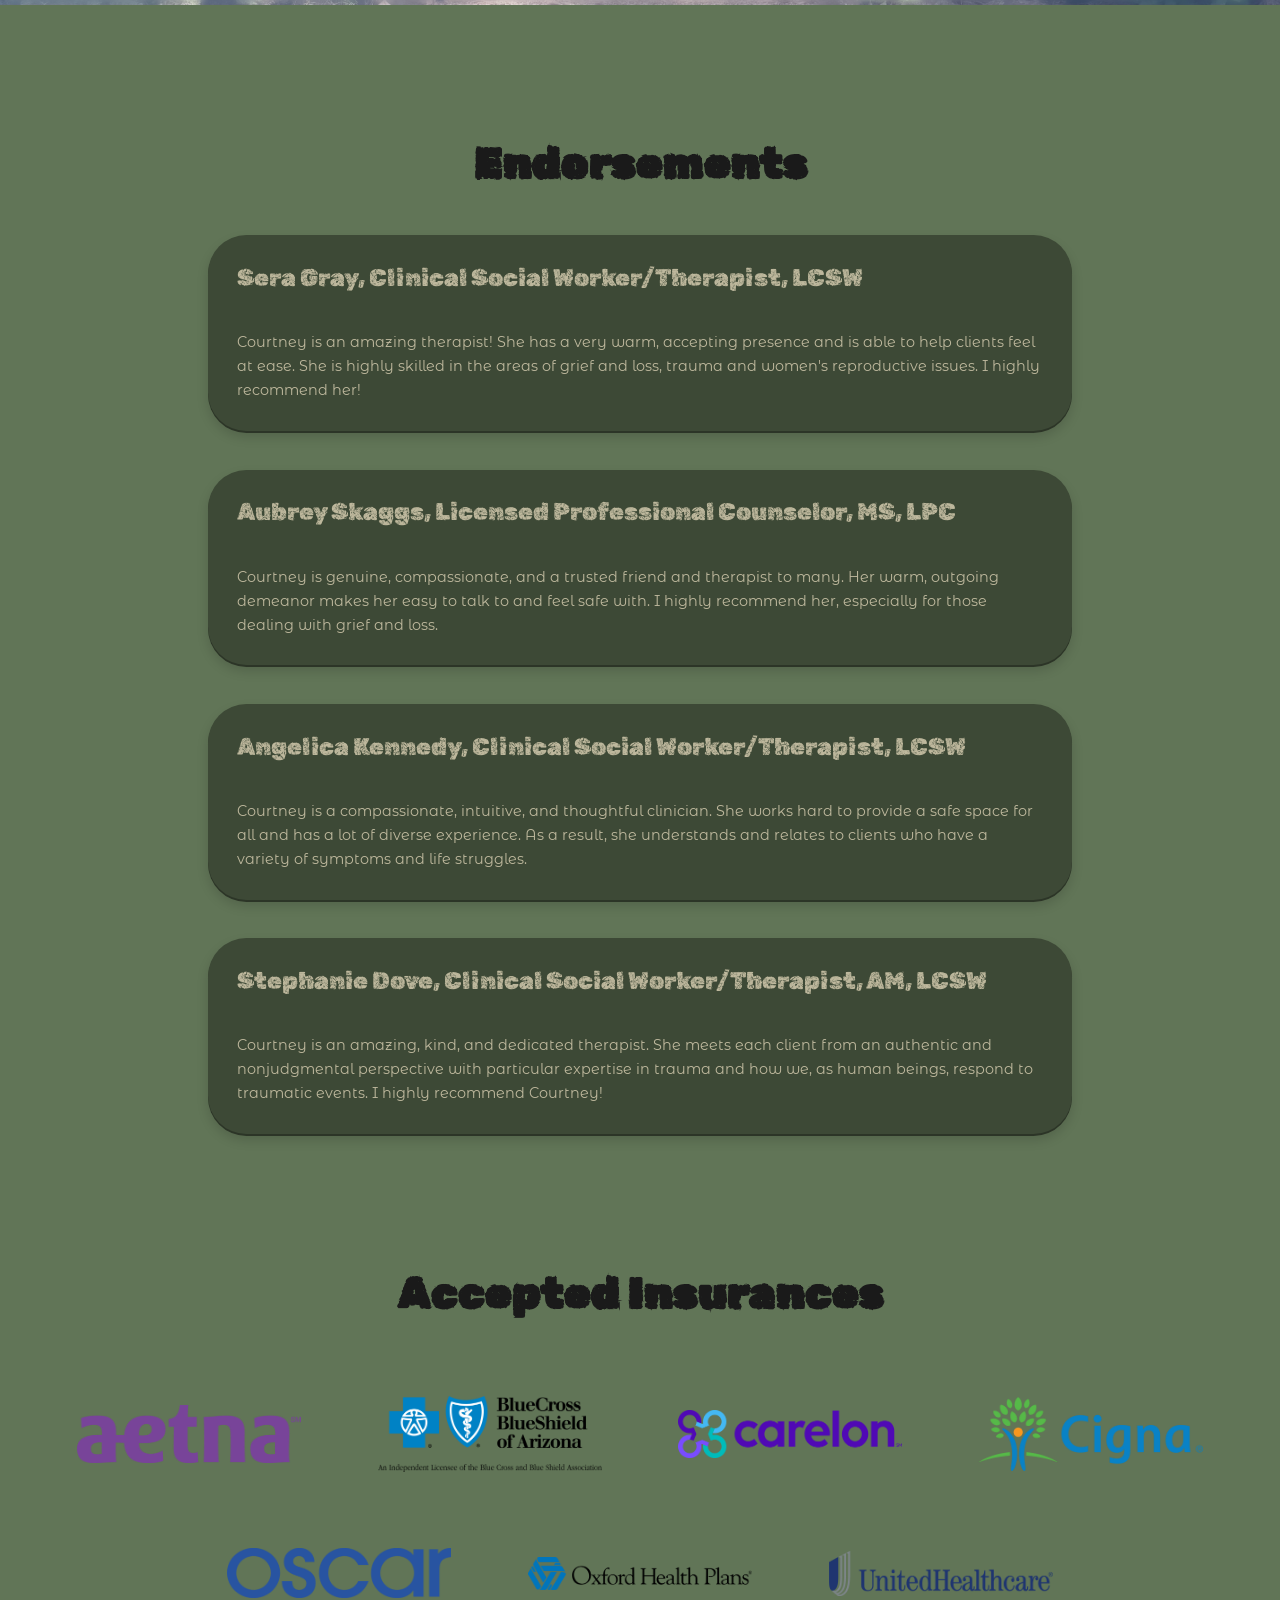
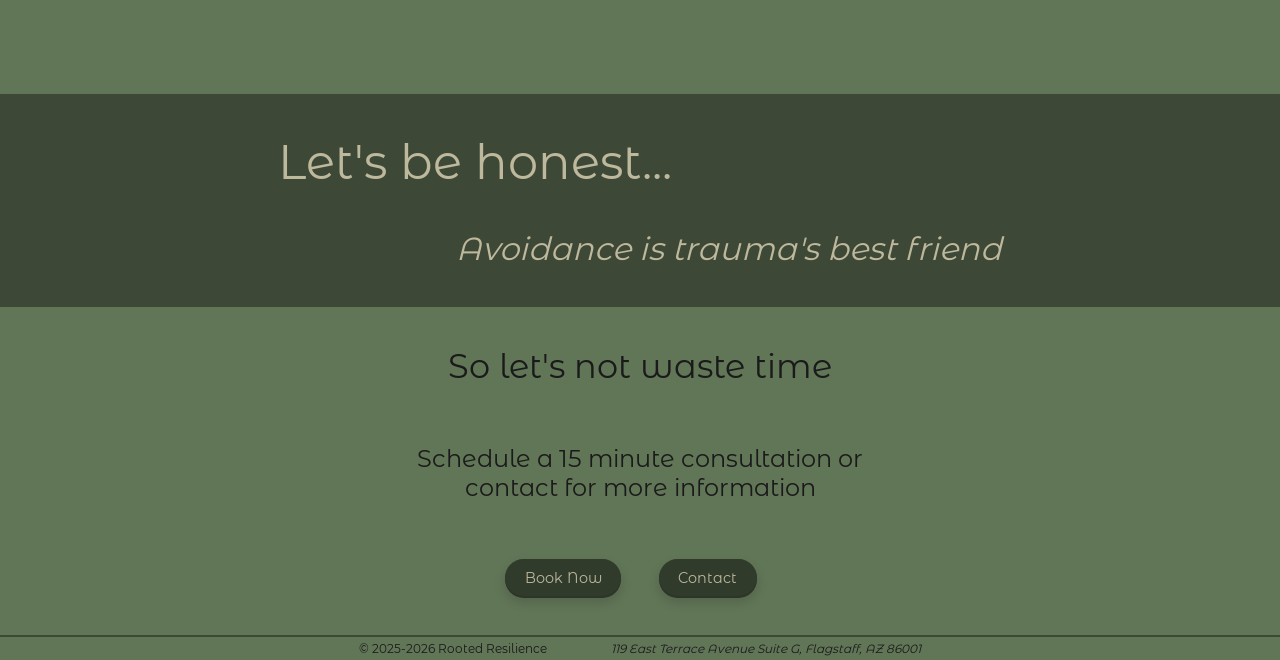
==== commit b2f969f0: "Add files via upload" ====
--- a/index.html
+++ b/index.html
@@ -9,10 +9,10 @@
 
     <body>
         <!--PAGE HERO-->
-        <section class="home-pagehero">
+        <section class="homepage-hero">
             <h1 class="brand">
                 <span class="brand-rooted">
-                    <div>Rooted</div>
+                    <span>Rooted</span>
                     <img src="logo-black.png" alt="">
                 </span>
                 
@@ -25,7 +25,7 @@
         <!--HEADER-->
         <header>
             <nav>
-                <a href="index.html"><img src="logo-light.png"><p>&nbsp;Rooted Resilience</p></a>
+                <a class="nav-logo" href="index.html"><img src="logo-light.png" alt=""><span>&nbsp;Rooted Resilience</span></a>
 
                 <details>
                     <summary>Menu</summary>
@@ -48,7 +48,7 @@
                 <div class="intro-photo">
                     <h2>Meet Courtney</h2>
 
-                    <img src="Image.png">
+                    <img src="Image.png" alt="Portrait of Courtney Carver">
                 </div>
 
                 <article class="intro-text">
@@ -58,7 +58,7 @@
 
                     <p>I work primarily with the adult and geriatric population who are working through the challenges of grief and trauma, particularly those related to their relationships or family dynamics.</p>
 
-                    <p>We all experience grief, stress, and trauma—why go through it alone? Let me help you find the tools, skills, and confidence to takle your challenges.</p>
+                    <p>We all experience grief, stress, and trauma—why go through it alone? Let me help you find the tools, skills, and confidence to tackle your challenges.</p>
 
                     <div class="intro-link">
                         <p>Learn more </p>
@@ -70,41 +70,45 @@
 
             <!--SERVICES-->
             <section class="services">
-                <div class="specialties-modalities-container">
-                    <div class="specialties">
-                        <h2>Specialties</h2>
-
-                        <ul>
-                            <li>Anxiety and Depression</li>
-                            <li>Trauma and PTSD</li>
-                            <li>Grief, pregnancy loss, and infertility</li>
-                            <li>Pregnancy, Prenatal and Postpartum</li>
-                        </ul>
-                    </div>
-
-                    <div class="modalities">
-                        <h2>Modalities</h2>
-                        
-                        <ul>
-                            <li>EMDR</li>
-                            <li>CBT</li>
-                            <li>Emotion Focused</li>
-                            <li>Person-Centered</li>
-                        </ul>
-                    </div>
-                </div>
-
-                <h3 class="learn-more">Learn more about</h3>
-
-                <div class="link-container">
-                    <div class="services-link-container">
-                        <p>The services I offer</p>
-                        <a href="services.html">Services</a>
-                    </div>
-
-                    <div class="schedule-link-container">
-                        <p>Why I use Headway</p>
-                        <a href="schedule.html">Schedule</a>
+                <div class="specialties-modalities-padding">
+                    <div class="specialties-modalities-container">
+                        <div class="specialties">
+                            <h2>Specialties</h2>
+
+                            <ul>
+                                <li>Anxiety and Depression</li>
+                                <li>Trauma and PTSD</li>
+                                <li>Grief, pregnancy loss, and infertility</li>
+                                <li>Pregnancy, Prenatal and Postpartum</li>
+                            </ul>
+                        </div>
+
+                        <div class="modalities">
+                            <h2>Modalities</h2>
+                            
+                            <ul>
+                                <li>EMDR</li>
+                                <li>CBT</li>
+                                <li>Emotion Focused</li>
+                                <li>Person-Centered</li>
+                            </ul>
+                        </div>
+                    </div>
+                </div>
+
+                <div class="learn-more">
+                    <h3>Learn more about</h3>
+
+                    <div class="link-container">
+                        <div class="services-link-container">
+                            <p>The services I offer</p>
+                            <a href="services.html">Services</a>
+                        </div>
+
+                        <div class="schedule-link-container">
+                            <p>Why I use Headway</p>
+                            <a href="schedule.html">Schedule</a>
+                        </div>
                     </div>
                 </div>
 
@@ -123,35 +127,29 @@
             
             <!--ENDORSEMENTS-->
             <section class="endorsement">
-                <h2>Endorsements</h2>
-
-                <div class="endorsement-container">
-                    <div class="endorsement-text">
-                        <h4>Sera Gray, Clinical Social Worker/Therapist, LCSW</h4>
-                        <p>Courtney is an amazing therapist! She has a very warm, accepting presence and is able to help clients feel at ease. She is highly skilled in the areas of grief and loss, trauma and women's reproductive issues. I highly recommend her!</p>
-                    </div>
-                </div>
-
-                <div class="endorsement-container">
-                    <div class="endorsement-text">
-                        <h4>Aubrey Skaggs, Licensed Professional Counselor, MS, LPC</h4>
-                        <p>Courtney is genuine, compassionate, and a trusted friend and therapist to many. Her warm, outgoing demeanor makes her easy to talk to and feel safe with. I highly recommend her, especially for those dealing with grief and loss.</p>
-                    </div>
-                </div>
-
-                <div class="endorsement-container">
-                    <div class="endorsement-text">
-                        <h4>Angelica Kennedy, Clinical Social Worker/Therapist, LCSW</h4>
-                        <p>Courtney is a compassionate, intuitive, and thoughtful clinician. She works hard to provide a safe space for all and has a lot of diverse experience. As a result, she understands and relates to clients who have a variety of symptoms and life struggles.</p>
-                    </div>
-                </div>
-
-                <div class="endorsement-container">
-                    <div class="endorsement-text">
-                        <h4>Stephanie Dove, Clinical Social Worker/Therapist, AM, LCSW</h4>
-                        <p>Courtney is an amazing, kind, and dedicated therapist. She meets each client from an authentic and nonjudgmental perspective with particular expertise in trauma and how we, as human beings, respond to traumatic events. I highly recommend Courtney!</p>
-                    </div>
-                </div>
+                <div class="endorsement-heading">
+                    <h2>Endorsements</h2>
+                </div>
+                
+                <article class="endorsement-text">
+                    <h3>Sera Gray, Clinical Social Worker/Therapist, LCSW</h3>
+                    <p>Courtney is an amazing therapist! She has a very warm, accepting presence and is able to help clients feel at ease. She is highly skilled in the areas of grief and loss, trauma and women's reproductive issues. I highly recommend her!</p>
+                </article>
+
+                <article class="endorsement-text">
+                    <h3>Aubrey Skaggs, Licensed Professional Counselor, MS, LPC</h3>
+                    <p>Courtney is genuine, compassionate, and a trusted friend and therapist to many. Her warm, outgoing demeanor makes her easy to talk to and feel safe with. I highly recommend her, especially for those dealing with grief and loss.</p>
+                </article>
+
+                <article class="endorsement-text">
+                    <h3>Angelica Kennedy, Clinical Social Worker/Therapist, LCSW</h3>
+                    <p>Courtney is a compassionate, intuitive, and thoughtful clinician. She works hard to provide a safe space for all and has a lot of diverse experience. As a result, she understands and relates to clients who have a variety of symptoms and life struggles.</p>
+                </article>
+
+                <article class="endorsement-text">
+                    <h3>Stephanie Dove, Clinical Social Worker/Therapist, AM, LCSW</h3>
+                    <p>Courtney is an amazing, kind, and dedicated therapist. She meets each client from an authentic and nonjudgmental perspective with particular expertise in trauma and how we, as human beings, respond to traumatic events. I highly recommend Courtney!</p>
+                </article>
             </section>
 
             <!--INSURANCE-->
@@ -159,13 +157,13 @@
                 <h2>Accepted Insurances</h2>
 
                 <div class="insurance-photo-list">
-                    <img class="insurance-photo" src="aetna.png">
-                    <img class="insurance-photo" src="bcbs_az.png">
-                    <img class="insurance-photo" src="carelon.png">
-                    <img class="insurance-photo" src="cigna.png">
-                    <img class="insurance-photo" src="oscar.png">
-                    <img class="insurance-photo" src="oxford.png">
-                    <img class="insurance-photo" src="uhc.png">
+                    <img class="insurance-photo" src="aetna.png" alt="aetna logo">
+                    <img class="insurance-photo" src="bcbs_az.png" alt="blue cross blue shield logo">
+                    <img class="insurance-photo" src="carelon.png" alt="carelon logo">
+                    <img class="insurance-photo" src="cigna.png" alt="cigna logo">
+                    <img class="insurance-photo" src="oscar.png" alt="oscar logo">
+                    <img class="insurance-photo" src="oxford.png" alt="oxford logo">
+                    <img class="insurance-photo" src="uhc.png" alt="united healthcare logo">
                 </div>
             </section>
             
@@ -197,11 +195,11 @@
 
         <!--FOOTER-->
         <footer>
-            <address class="footer-container">
+            <div class="footer-container">
                 <p class="copyright">&copy; 2025-2026 Rooted Resilience</p>
 
-                <p>119 East Terrace Avenue Suite G, Flagstaff, AZ 86001</p>
-            </address>
+                <address>119 East Terrace Avenue Suite G, Flagstaff, AZ 86001</address>
+            </div>
         </footer>
     </body>
 </html>
--- a/styles.css
+++ b/styles.css
@@ -1,4 +1,4 @@
-/*--GENERAL FONT SPECIFICATIONS--*/
+/*--GLOBAL FONT SPECIFICATIONS--*/
 @font-face {
     src: url('MsMadi-Regular.ttf') format('truetype');
     font-family: 'MsMadi';
@@ -53,7 +53,7 @@
 p {
     font-family: "Montserrat Alternates", sans-serif;
     font-weight: 300;
-    line-height: 1.6rem;
+    line-height: 1.6;
     color: hsl(49, 20%, 68%, 100%);
 }
 
@@ -63,7 +63,7 @@
     color: hsl(49, 20%, 68%, 100%);
 }
 
-/*--GENERAL STYLING--*/
+/*--GLOBAL STYLING--*/
 *,
 *::before,
 *::after {
@@ -71,10 +71,57 @@
 }
 
 :root {
+    /*--RESPONSIVE SCALING UNIT--*/
     --scale: clamp(0.9rem, 1.2vw + 0.5rem, 1.2rem);
-    --sticky-header-offset: calc(var(--scale) * 5.175);
-    --sticky-header-offset-2: calc(var(--scale) * 11.875);
-}
+    
+    /*--STICKY SETTINGS--*/
+    --sticky-navbar-offset: calc(var(--scale) * 5.125);
+    
+    /*--TILE SETTINGS--*/
+    --tile-radius: calc(var(--scale) * 2);
+    --tile-shadow:
+        0 2px 0 hsl(100, 15%, 18%),
+        0 6px 12px hsla(0, 0%, 0%, 0.15);
+    --tile-border: 1px solid hsla(100, 15%, 15%, 0.5);
+}
+
+    /*--TILED ITEMS--*/
+    nav,
+    .nav-links,
+    .intro-photo img,
+    .intro-text,
+    .specialties li,
+    .modalities li,
+    .endorsement-text {
+        border: var(--tile-border);
+        border-radius: var(--tile-radius);
+        box-shadow: var(--tile-shadow);
+    }
+
+    /*--BUTTON SETTINGS--*/
+    details summary:hover,
+    .nav-links a:hover,
+    .intro-link a,
+    .intro-link a:hover,
+    .services-link-container a,
+    .services-link-container a:hover,
+    .schedule-link-container a,
+    .schedule-link-container a:hover,
+    .bridge a,
+    .bridge a:hover,
+    .book-now a,
+    .book-now a:hover,
+    .contact a,
+    .contact a:hover {
+        width: fit-content;
+        height: auto;
+        padding: calc(var(--scale) * 0.25) calc(var(--scale) * 0.75);
+        margin: 0;
+        border: var(--tile-border);
+        border-radius: var(--tile-radius);
+        box-shadow: var(--tile-shadow);
+        transition: background-color 0.3s ease;
+    }
 
 html {
     width: 100%;
@@ -90,107 +137,6 @@
     background-color: hsl(100, 15%, 40%, 100%);
 }
 
-/*--HOME PAGEHERO--*/
-.home-pagehero {
-    position: relative;
-    width: 100%;
-    height: 70vh;
-    padding: 0;
-    margin: 0;
-    background-image: url(home-mountain-mobile.jpeg);
-    background-position: center;
-    background-size: cover;
-    background-repeat: no-repeat;
-}
-
-.home-pagehero .brand {
-    display: grid;
-    grid-template-rows: 1fr 1fr;
-    grid-template-columns: auto;
-    justify-content: center;
-    align-items: center;
-    position: absolute;
-    left: 50%;
-    transform: translateX(-50%);
-    top: 12vh;
-    width: 100%;
-    height: auto;
-    padding: 0 calc(var(--scale) * 1);
-    margin: 0;
-    font-size: clamp(calc(var(--scale) * 5), 20vw, calc(var(--scale) * 8));
-    line-height: 1;
-}
-
-.brand-rooted {
-    grid-row: 1 / 2;
-    grid-column: 1 / 2;
-    display: flex;
-    flex-flow: row nowrap;
-    gap: 0.25em;
-}
-
-.brand-rooted img {
-    display: block;
-    width: auto;
-    height: clamp(calc(var(--scale) * 3), 17vw, calc(var(--scale) * 8));
-}
-
-.brand-resilience {
-    text-align: center;
-}
-
-.home-pagehero h2 {
-    position: absolute;
-    left: 50%;
-    transform: translateX(-50%);
-    bottom: 6vh;
-    width: 100%;
-    padding: 0;
-    margin: 0;
-    text-align: center;
-    font-size: clamp(calc(var(--scale) * 1.75), 4vw, calc(var(--scale) * 4));
-    color: hsl(49, 20%, 68%, 100%);
-}
-
-@media only screen and (min-width: 500px) {
-    .home-pagehero {
-        height: 90vh;
-        background-image: url('home-mountain-desktop.jpeg');
-    }
-    
-    .home-pagehero .brand {
-        grid-template-rows: 1fr;
-        grid-template-columns: auto auto;
-        gap: 0.25em;
-        top: 20vh;
-        font-size: clamp(calc(var(--scale) * 5), 10vw, calc(var(--scale) * 8));
-    }
-
-    .brand-rooted {
-        grid-row: 1 / 2;
-        grid-column: 1 / 2;
-        flex-flow: row-reverse nowrap;
-        justify-content: center;
-        align-items: center;
-        gap: 0.0625em;
-    }
-
-    .brand-rooted img {
-        height: clamp(calc(var(--scale) * 4), 8vw, calc(var(--scale) * 7));
-        padding-bottom: calc(var(--scale) * 0.75);
-    }
-
-    .brand-resilience {
-        grid-row: 1 / 2;
-        grid-column: 2 / 3;
-    }
-
-    .home-pagehero h2 {
-        bottom: 15vh;
-    }
-}
-
-/*--HEADER--*/
 header {
     position: sticky;
     top: 0;
@@ -209,18 +155,17 @@
     position: relative;
     width: 100%;
     height: auto;
-    padding: calc(var(--scale) * 0.75) calc(var(--scale) * 1.5);
+    padding: calc(var(--scale) * 0.5) calc(var(--scale) * 1.5);
     margin: 0;
     border: none;
     border-radius: calc(var(--scale) * 2);
-    background-color: hsl(100, 15%, 25%, 95%);
-}
-
-nav a {
+    background-color: hsl(100, 15%, 20%, 95%);
+}
+
+.nav-logo {
     display: flex;
     flex-flow: row nowrap;
-    align-items: bottom;
-    width: 100%;
+    width: fit-content;
     height: auto;
     padding: 0;
     margin: 0;
@@ -230,33 +175,24 @@
     font-family: "MsMadi", cursive;
 }
 
-nav a:link {
-    color: hsl(49, 20%, 68%, 100%);
-}
-
-nav a:visited {
-    color: hsl(49, 20%, 68%, 100%);
-}
-
-nav a:hover {
+.nav-logo a:hover {
     cursor: pointer;
 }
 
-nav a:active {
+.nav-logo a:active {
     text-shadow: 1px 1px 0;
     cursor: pointer;
 }
 
-nav img {    
+.nav-logo img {    
     width: auto;
     max-height: calc(var(--scale) * 1.3);
     height: auto;
     aspect-ratio: 1 / 1;
-
-    margin: 0;
-}
-
-nav p{
+    margin: 0;
+}
+
+.nav-logo span {
     width: fit-content;
     height: auto;
     margin: 0;
@@ -267,7 +203,15 @@
     font-size: calc(var(--scale) * 1.5);
 }
 
-details summary {
+details, summary {
+    border: 1px solid hsl(100, 15%, 20%, 0);
+    border-radius: var(--tile-radius);
+    box-shadow: 
+        0 2px 0 hsl(100, 15%, 18%, 0),
+        0 6px 12px hsla(0, 0%, 0%, 0);
+}
+
+details summary{
     display: flex;
     flex-flow: column nowrap;
     justify-content: center;
@@ -290,8 +234,6 @@
 
 details summary:hover {
     padding: calc(var(--scale) * 0.25) calc(var(--scale) * 0.75);
-    border: none;
-    border-radius: calc(var(--scale) * 1);
     color: hsl(0, 0%, 10%, 100%);
     background-color: hsl(100, 15%, 40%, 100%);
 }
@@ -313,15 +255,14 @@
 .nav-links {
     display: flex;
     flex-flow: column nowrap;
-    align-items: center;
     position: absolute;
     top: calc(100% + calc(var(--scale) * 1));
-    right: calc(var(--scale) * 1);
+    right: calc(var(--scale) * 0.5);
     z-index: 10;
     width: max-content;
-    min-width: 5rem;
-    height: auto;
-    padding: calc(var(--scale) * 0.5);
+    min-width: calc(var(--scale) * 5);
+    height: auto;
+    padding: calc(var(--scale) * 0.5) calc(var(--scale) * 0.75);
     margin: 0;
     list-style-type: none;
     border-radius: calc(var(--scale) * 1.5);
@@ -333,35 +274,38 @@
 }
 
 .nav-links li {
+    display: flex;
+    justify-content: center;
+    width: 100%;
+    height: auto;
+    padding: calc(var(--scale) * 0.25) 0;
+    margin: 0;
+}
+
+.nav-links a {
+    display: inline-block;
     width: fit-content;
     height: auto;
-    padding: 0;
-    margin: calc(var(--scale) * 0.5) 0;
-}
-
-.nav-links a {
-    width: 100%;
-    height: auto;
-    padding: calc(var(--scale) * 0.25) calc(var(--scale) * 0.5);
+    padding: calc(var(--scale) * 0.25) calc(var(--scale) * 0.75);
     text-decoration: none;
     font-family: "Montserrat Alternates", sans-serif;
     font-size: calc(var(--scale) * 0.75);
     color: hsl(49, 20%, 68%, 100%);
 }
 
-.nav-links a:active {
-    color: hsl(0, 0%, 55%, 100%);
-}
-
 .nav-links a:link {
-    color: hsl(0, 0%, 55%, 100%);
+    color: hsl(49, 20%, 68%, 100%);
+}
+
+.nav-links a:visited {
+    color: hsl(49, 20%, 68%, 100%);
 }
 
 .nav-links a:hover {
-    padding: calc(var(--scale) * 0.25) calc(var(--scale) * 0.5);
+    padding: calc(var(--scale) * 0.25) calc(var(--scale) * 0.75);
     border: none;
     border-radius: calc(var(--scale) * 1);
-    color: hsl(0, 0%, 5%, 100%);
+    color: hsl(0, 0%, 10%, 100%);
     background-color: hsl(100, 15%, 40%, 100%);
     cursor: pointer;
 }
@@ -369,7 +313,6 @@
 .nav-links a:active {
     transform: translateX(2px) translateY(2px);
     box-shadow: inset 0 3px 5px rgba(0,0,0,0.2);
-    color: hsl(100, 0%, 5%, 100%);
     cursor: pointer;
 }
 
@@ -387,6 +330,107 @@
         gap: calc(var(--scale) * 3);
     }
 }
+
+    /*--HOME PAGE HERO--*/
+    .homepage-hero {
+        position: relative;
+        width: 100%;
+        height: 70vh;
+        padding: 0;
+        margin: 0;
+        background-image: url(home-mountain-mobile.jpeg);
+        background-position: center;
+        background-size: cover;
+        background-repeat: no-repeat;
+    }
+
+    .homepage-hero .brand {
+        display: grid;
+        grid-template-rows: 1fr 1fr;
+        grid-template-columns: auto;
+        justify-content: center;
+        align-items: center;
+        position: absolute;
+        left: 50%;
+        transform: translateX(-50%);
+        top: 12vh;
+        width: 100%;
+        height: auto;
+        padding: 0 calc(var(--scale) * 1);
+        margin: 0;
+        font-size: clamp(calc(var(--scale) * 5), 20vw, calc(var(--scale) * 8));
+        line-height: 1;
+    }
+
+    .brand-rooted {
+        grid-row: 1 / 2;
+        grid-column: 1 / 2;
+        display: flex;
+        flex-flow: row nowrap;
+        gap: 0.25em;
+    }
+
+    .brand-rooted img {
+        display: block;
+        width: auto;
+        height: clamp(calc(var(--scale) * 3), 17vw, calc(var(--scale) * 8));
+    }
+
+    .brand-resilience {
+        text-align: center;
+    }
+
+    .homepage-hero h2 {
+        position: absolute;
+        left: 50%;
+        transform: translateX(-50%);
+        bottom: 6vh;
+        width: 100%;
+        padding: 0;
+        margin: 0;
+        text-align: center;
+        font-size: clamp(calc(var(--scale) * 1.75), 4vw, calc(var(--scale) * 4));
+        color: hsl(49, 20%, 68%, 100%);
+    }
+
+    @media only screen and (min-width: 500px) {
+        .homepage-hero {
+            height: 90vh;
+            background-image: url('home-mountain-desktop.jpeg');
+        }
+        
+        .homepage-hero .brand {
+            grid-template-rows: 1fr;
+            grid-template-columns: auto auto;
+            gap: 0.25em;
+            top: 20vh;
+            font-size: clamp(calc(var(--scale) * 5), 10vw, calc(var(--scale) * 8));
+        }
+
+        .brand-rooted {
+            grid-row: 1 / 2;
+            grid-column: 1 / 2;
+            flex-flow: row-reverse nowrap;
+            justify-content: center;
+            align-items: center;
+            gap: 0.0625em;
+        }
+
+        .brand-rooted img {
+            height: clamp(calc(var(--scale) * 4), 8vw, calc(var(--scale) * 7));
+            padding-bottom: calc(var(--scale) * 0.75);
+        }
+
+        .brand-resilience {
+            grid-row: 1 / 2;
+            grid-column: 2 / 3;
+        }
+
+        .homepage-hero h2 {
+            bottom: 15vh;
+        }
+    }
+
     /*--INTRO--*/
     .intro {
         display: flex;
@@ -394,18 +438,24 @@
         align-items: center;
         width: 100%;
         height: auto;
-        padding: 0;
-        margin: 0;
+        padding: calc(var(--scale) * 2);
+        margin: 0;
+    }
+
+    .intro-photo-container {
+        width: fit-content;
+        height: auto;
+        padding-top: calc(var(--scale) * 2);
     }
 
     .intro-photo {
         display: flex;
         flex-flow: column nowrap;
         position: sticky;
-        top: var(--sticky-header-offset);
+        top: var(--sticky-navbar-offset);
         z-index: 1;
         width: 100%;
-        max-width: calc(var(--scale) * 20);
+        max-width: calc(var(--scale) * 22);
         height: auto;
         padding: 0;
         margin: 0;
@@ -425,7 +475,7 @@
 
     .intro-photo img {
         width: 100%;
-        max-width: calc(var(--scale) * 20);
+        max-width: calc(var(--scale) * 22);
         height: auto;
         padding: calc(var(--scale) * 1) 0 0;
         border: none;
@@ -439,7 +489,7 @@
         justify-content: space-between;
         z-index: 2;
         width: 100%;
-        max-width: calc(var(--scale) * 20);
+        max-width: calc(var(--scale) * 22);
         height: auto;
         padding: calc(var(--scale) * 1);
         margin-top: calc(var(--scale) * 2);
@@ -462,7 +512,6 @@
         align-items: center;
         width: 100%;
         height: auto;
-        padding: calc(var(--scale) * 0.5);
     }
     
     .intro-link p {
@@ -470,26 +519,16 @@
     }
     
     .intro-link a {
-        padding: calc(var(--scale) * 0.5) calc(var(--scale) * 1);
-        border: none;
-        border-radius: calc(var(--scale) * 1.5);
         text-align: center;
         text-decoration: none;
-        background-color: hsl(100, 15%, 40%, 100%);
+        font-size: calc(var(--scale) * 0.75);
+        color: hsl(49, 20%, 68%, 100%);
+        background-color: hsl(100, 15%, 15%, 100%);
+    }
+
+    .intro-link a:hover {
         color: hsl(0, 0%, 10%, 100%);
-    }
-
-    .intro-link a:link {
-        color: hsl(0, 0%, 10%, 100%);
-    }
-
-    .intro-link a:visited {
-        color: hsl(0, 0%, 10%, 100%);
-    }
-
-    .intro-link a:hover {
-        color: hsl(49, 20%, 68%, 100%);
-        background-color: hsl(100, 15%, 30%, 100%);
+        background-color: hsl(100, 15%, 35%, 100%);
         cursor: pointer;
     }
 
@@ -499,7 +538,7 @@
         cursor: pointer;
     }
 
-    @media only screen and (min-width: 1024px) {
+    @media only screen and (min-width: 1024px), (max-height: 750px) {
         .intro {
             display: grid;
             grid-template-rows: auto;
@@ -509,7 +548,7 @@
             row-gap: calc(var(--scale) * 1);
             column-gap: calc(var(--scale) * 2);
             width: 100%;
-            max-width: 981px;
+            max-width: 1024px;
             padding: calc(var(--scale) * 5) calc(var(--scale) * 2) 0;
         }
 
@@ -527,7 +566,7 @@
 
         .intro-photo h2 {
             padding: 0 0 calc(var(--scale) * 1);
-            font-size: calc(var(--scale) * 1.5)
+            font-size: calc(var(--scale) * 1.75)
         }
 
         .intro-photo img {
@@ -549,6 +588,10 @@
         .intro-text p {
             font-size: calc(var(--scale) * 0.75);
         }
+
+        .intro-link p {
+            padding: 0 calc(var(--scale) * 0.5) 0 0;
+        }
     }
 
     /*--SERVICES--*/
@@ -559,42 +602,52 @@
         align-items: center;
         width: 100%;
         height: auto;
-        padding-top: calc(var(--scale) * 2);
-        margin: 0;
+    }
+
+    .specialties-modalities-padding {
+        position: sticky;
+        top: var(--sticky-navbar-offset);
+        z-index: 1;
+        padding: calc(var(--scale) * 2);
     }
 
     .specialties-modalities-container {
         display: flex;
-        flex-flow: column wrap;
-        justify-content: center;
-        align-items: center;
-        width: 100%;
-        height: auto;
+        flex-flow: row wrap;
+        justify-content: space-around;
+        align-items: center;
+        row-gap: calc(var(--scale) * 2);
+        column-gap: calc(var(--scale) * 1);
+        width: 100%;
+        max-width: calc(var(--scale) * 22);
+        height: auto;
+        border: calc(var(--scale) * 1) solid hsl(100, 15%, 25%, 100%);
+        border-radius: calc(var(--scale) * 2);
     }
 
     .specialties, .modalities {
         display: flex;
         flex-flow: column nowrap;
         align-items: center;
-        position: sticky;
-        top: var(--sticky-header-offset);
-        z-index: 1;
         width: fit-content;
         height: auto;
-        padding: 0;
-        margin: 0;
+        margin: 0;
+        border-radius: calc(var(--scale) * 2);
         background-color: hsl(100, 15%, 40%, 100%);
     }
 
+    .specialties {
+        padding-top: calc(var(--scale) * 1);
+    }
+
     .modalities {
-        padding-bottom: calc(var(--scale) * 1);
-        font-size: calc(var(--scale) * 1.25);
+        padding-bottom: calc(var(--scale) * 2);
     }
 
     .specialties h2, .modalities h2 {
         width: fit-content;
         height: auto;
-        padding: calc(var(--scale) * 2) calc(var(--scale) * 2) 0;
+        padding: calc(var(--scale) * 1);
         margin: 0;
         font-size: calc(var(--scale) * 2.25);
         color: hsl(0, 0%, 10%, 100%);
@@ -606,7 +659,7 @@
         grid-template-columns: 1fr 1fr;
         gap: calc(var(--scale) * 1);
         max-width: calc(var(--scale) * 30);
-        padding: calc(var(--scale) * 1) calc(var(--scale) * 2);
+        padding: 0;
         margin: 0;
         list-style-type: none;
     }
@@ -616,8 +669,8 @@
         justify-content: center;
         align-items: center;
         text-align: center;
-        max-width: calc(var(--scale) * 7);
-        min-height: calc(var(--scale) * 7);
+        max-width: calc(var(--scale) * 6);
+        min-height: calc(var(--scale) * 6);
         padding: calc(var(--scale) * 1);
         border-radius: calc(var(--scale) * 1);
         font-family: "Montserrat Alternates", sans-serif;
@@ -628,18 +681,36 @@
     }
 
     .specialties li {
+        font-size: calc(var(--scale) * 0.75);
+    }
+
+    .modalities li {
         font-size: calc(var(--scale) * 1);
     }
 
-    .services .learn-more {
+    .learn-more {
+        display: flex;
+        flex-flow: column nowrap;
+        justify-content: center;
+        align-items: center;
+        column-gap: calc(var(--scale) * 2);
         position: sticky;
-        top: var(--sticky-header-offset);
-        z-index: 2;
-        width: 100%;
+        top: var(--sticky-navbar-offset);
+        z-index: 1;
+        width: 100%;
+        height: auto;
+        padding: 0 calc(var(--scale) * 2) calc(var(--scale) * 2);
+        margin: 0;
+        background-color: hsl(100, 15%, 40%, 100%);
+    }
+
+    .learn-more h3 {
+        width: 100%;
+        height: auto;
         padding: calc(var(--scale) * 2);
         margin: 0;
         text-align: center;
-        font-size: calc(var(--scale) * 1.75);
+        font-size: calc(var(--scale) * 2.25);
         color: hsl(0, 0%, 10%, 100%);
         background-color: hsl(100, 15%, 40%, 100%)
     }
@@ -650,14 +721,8 @@
         justify-content: center;
         align-items: center;
         gap: calc(var(--scale) * 2);
-        position: sticky;
-        top: calc(var(--scale) * 11.3);
-        z-index: 2;
-        width: 100%;
-        height: auto;
-        padding: 0 calc(var(--scale) * 2) calc(var(--scale) * 2);
-        margin: 0;
-        background-color: hsl(100, 15%, 40%, 100%);
+        width: 100%;
+        height: auto;
     }
 
     .services-link-container, .schedule-link-container {
@@ -687,27 +752,18 @@
     .link-container a {
         width: max-content;
         height: auto;
-        padding: calc(var(--scale) * 0.75) calc(var(--scale) * 1.25);
-        border: none;
-        border-radius: calc(var(--scale) * 1.5);
+        padding: calc(var(--scale) * 0.25) calc(var(--scale) * 0.75);
         text-align: center;
         text-decoration: none;
-        font-size: clamp(calc(var(--scale) * 1), 2vw, calc(var(--scale) * 1.5));
+        font-size: calc(var(--scale) * 1);
         color: hsl(49, 20%, 68%, 100%);
-        background-color: hsl(100, 15%, 25%, 100%);
-    }
-
-    .link-container a:link {
-        color: hsl(49, 20%, 68%, 100%);
-    }
-
-    .link-container a:visited {
-        color: hsl(49, 20%, 68%, 100%);
+        background-color: hsl(100, 15%, 20%, 100%);
     }
 
     .link-container a:hover {
-        background-color: hsl(100, 15%, 25%, 100%);
-        color: hsl(49, 20%, 68%, 100%);
+        background-color: hsl(100, 15%, 30%, 100%);
+        color: hsl(0, 0%, 10%, 100%);
+        cursor: pointer;
     }
 
     .link-container a:active {
@@ -723,12 +779,12 @@
         height: auto;
         padding: calc(var(--scale) * 1);
         margin: 0;
-        font-size: clamp(0.75rem, 4vw, 2.5rem);
+        font-size: clamp(calc(var(--scale) * 0.75), 4vw, calc(var(--scale) * 2.5));
         color: hsl(0, 0%, 10%, 100%);
         background-color: hsl(100, 15%, 40%, 100%);
     }
 
-    .services .bridge {
+    .bridge {
         position: relative;
         z-index: 2;
         width: 100%;
@@ -755,7 +811,7 @@
         pointer-events: none;
     }
 
-    .bridge .text-container h4 {
+    .bridge h4 {
         position: absolute;
         left: 50%;
         transform: translateX(-50%);
@@ -771,7 +827,7 @@
         color: hsl(0, 0%, 10%, 100%);
     }
 
-    .bridge .text-container h5 {
+    .bridge h5 {
         position: absolute;
         left: 50%;
         transform: translateX(-50%);
@@ -787,79 +843,69 @@
         color: hsl(0, 0%, 10%, 100%);
     }
 
-    .bridge .text-container a {
+    .bridge a {
         position: absolute;
         left: 50%;
         transform: translateX(-50%);
         bottom: 5vh;
         z-index: 3;
-        padding: calc(var(--scale) * 0.75) calc(var(--scale) * 1.25);
-        border: none;
-        border-radius: 2rem;
+        padding: calc(var(--scale) * 0.25) calc(var(--scale) * 0.75);
         text-decoration: none;
         font-size: clamp(0.75rem, 2.5vw, 1.25rem);
         background-color: hsl(100, 15%, 20%, 95%);
         color: hsl(49, 20%, 68%, 100%);
     }
 
-    .bridge .text-container a:link {
+    .bridge a:link {
         color: hsl(49, 20%, 68%, 100%);
     }
 
-    .bridge .text-container a:visited {
+    .bridge a:visited {
         color: hsl(49, 20%, 68%, 100%);
     }
 
-    .bridge .text-container a:hover {
+    .bridge a:hover {
         color: hsl(0, 0%, 10%, 100%);
         background-color: hsl(100, 15%, 35%, 95%);
         cursor: pointer;
     }
 
-    .bridge .text-container a:active {
-        transform: translateX(2px) translateY(2px);
+    .bridge a:active {
+        transform: translateX(calc(-50% + 2px)) translateY(2px);
         box-shadow: inset 0 3px 5px rgba(0,0,0,0.2);
         cursor: pointer;
     }
 
-    @media only screen and (min-width: 768px) {
+    @media only screen and (min-width: 1024px), (max-height: 750px) {
+        .specialties-modalities-padding {
+            position: static;
+            padding-bottom: calc(var(--scale) * 3);
+        }
+        
         .specialties-modalities-container {
-            display: grid;
-            grid-template-rows: auto;
-            grid-template-columns: 1fr 1fr;
-            width: fit-content;
-            min-width: calc(var(--scale) * 44);
-            margin-bottom: calc(var(--scale) * 3);
-            border: calc(var(--scale) * 1) solid hsl(100, 15%, 25%, 100%);
-            border-radius: calc(var(--scale) * 2);
-        }
-        
+            justify-content: center;
+            column-gap: calc(var(--scale) * 6);
+            min-width: calc(var(--scale) * 40);
+        }
+
         .specialties, .modalities {
-            position: static;
-            border-radius: calc(var(--scale) * 2);
-        }
-
-        .specialties {
-            grid-row: 1 / 2;
-            grid-column: 1 / 2;
-        }
-
-        .modalities {
-            grid-row: 1 / 2;
-            grid-column: 2 / 3;
-            padding-bottom: 0;
-        }
-
-        .services .learn-more {
-            position: static;
-            font-size: calc(var(--scale) * 2.25);
-        }
-
-        .link-container {
+            padding: calc(var(--scale) * 2) 0;
+        }
+
+        .specialties h2, .modalities h2 {
+            padding-top: 0;
+            padding-bottom: calc(var(--scale) * 1);
+        }
+
+        .learn-more {
             position: static;
             padding-bottom: calc(var(--scale) * 4);
         }
 
+        .learn-more h3{
+            font-size: calc(var(--scale) * 2.25);
+        }
+
         .services .bridge {
             background-image: url(home-bridge-desktop.jpeg);
         }
@@ -877,55 +923,59 @@
     .endorsement {
         display: flex;
         flex-flow: column nowrap;
-        justify-content: center;
-        align-items: center;
-        width: 100%;
-        height: auto;
-    }
-
-    .endorsement h2 {
+        align-items: center;
+        width: 100%;
+        max-width: calc(var(--scale) * 49);
+        height: auto;
+        padding: calc(var(--scale) * 2);
+
+        --heading-block-height: clamp(calc(var(--scale) * 6.5), 15vw, calc(var(--scale) * 7));
+        --card-top: calc(var(--sticky-navbar-offset) + var(--heading-block-height));
+    }
+
+    .endorsement-heading {
         position: sticky;
-        top: var(--sticky-header-offset);
+        top: var(--sticky-navbar-offset);
         z-index: 1;
+        width: 100%;
+        height: var(--heading-block-height);
         padding: calc(var(--scale) * 2);
-        margin: 0;
+    }
+
+    .endorsement-heading h2 {
+        width: 100%;
+        height: 100%;
+        margin: 0;
+        text-align: center;
         font-size: calc(var(--scale) * 2.25);
         color: hsl(0, 0%, 10%, 100%)
     }
 
-    .endorsement-container {
-        display: flex;
-        justify-content: center;
-        align-items: center;
+    .endorsement-text {
+        display: flex;
+        flex-flow: column nowrap;
         position: sticky;
-        top: var(--sticky-header-offset-2);
+        top: var(--card-top);
         z-index: 2;
         width: 100%;
         height: auto;
-        padding: 0 calc(var(--scale) * 2) calc(var(--scale) * 2);
-    }
-
-    .endorsement-text {
-        min-width: 16rem;
-        max-width: 50rem;
-        max-height: 25rem;
-        padding: 1rem 2rem;
-        margin: 0;
+        padding: calc(var(--scale) * 0.5);
+        margin-bottom: calc(var(--scale) * 2);
         border: none;
-        border-radius: 2rem;
+        border-radius: calc(var(--scale) * 2);
         background-color: hsl(100, 15%, 25%, 100%);
     }
 
-    .endorsement-text h4 {
-        padding: 1rem 0;
-        margin: 0;
-        color: hsl(49, 20%, 68%, 100%);
+    .endorsement-text h3 {
+        padding: calc(var(--scale) * 1);
+        margin: 0;
         font-size: calc(var(--scale) * 1.25);
         font-weight: 400;
+        color: hsl(49, 20%, 68%, 100%);
     }
 
     .endorsement-text p {
-        padding: 1rem 0;
+        padding: calc(var(--scale) * 1);
         margin: 0;
         line-height: 1.5rem;
         font-size: calc(var(--scale) * 0.75);
@@ -1080,7 +1130,8 @@
         padding: 0;
     }
 
-    .consultation .book-now, .consultation .contact {
+    .consultation-links .book-now, 
+    .consultation-links .contact {
         display: flex;
         justify-content: flex-end;
         align-items: center;
@@ -1092,32 +1143,26 @@
         justify-content: flex-start;
     }
 
-    .consultation a {
-        padding: calc(var(--scale) * 0.75) clamp(var(--scale) * 1, 3vw, var(--scale) * 1.25);
+    .consultation-links a {
+        padding: calc(var(--scale) * 0.5) calc(var(--scale) * 1);
         border: none;
-        border-radius: 2rem;
+        border-radius: calc(var(--scale) * 2);
         text-decoration: none;
         font-size: calc(var(--scale) * 0.75);
-        background-color: hsl(100, 15%, 25%, 100%);
+        background-color: hsl(100, 15%, 20%, 100%);
         color: hsl(49, 20%, 68%, 100%);
     }
 
-    .consultation a:link {
-        color: hsl(49, 20%, 68%, 100%);
-    }
-
-    .consultation a:visited {
-        color: hsl(49, 20%, 68%, 100%);
-    }
-
-    .consultation a:hover {
+    .consultation-links a:hover {
+        background-color: hsl(100, 15%, 30%, 100%);
+        color: hsl(100, 0%, 10%, 100%);
         cursor: pointer;
-        background-color: hsl(100, 15%, 25%, 50%);
-    }
-
-    .consultation a:active {
+    }
+
+    .consultation-links a:active {
+        transform: translateX(2px) translateY(2px);
+        box-shadow: inset 0 3px 5px rgba(0,0,0,0.2);
         cursor: pointer;
-        background-color: hsl(100, 15%, 25%, 75%);
     }
     /*--END OF HOME PAGE--*/
 
@@ -1261,7 +1306,7 @@
     height: auto;
 }
 
-footer p, address {
+footer p, footer address {
     text-align: center;
     padding: 0.125rem 2rem;
     margin: 0;
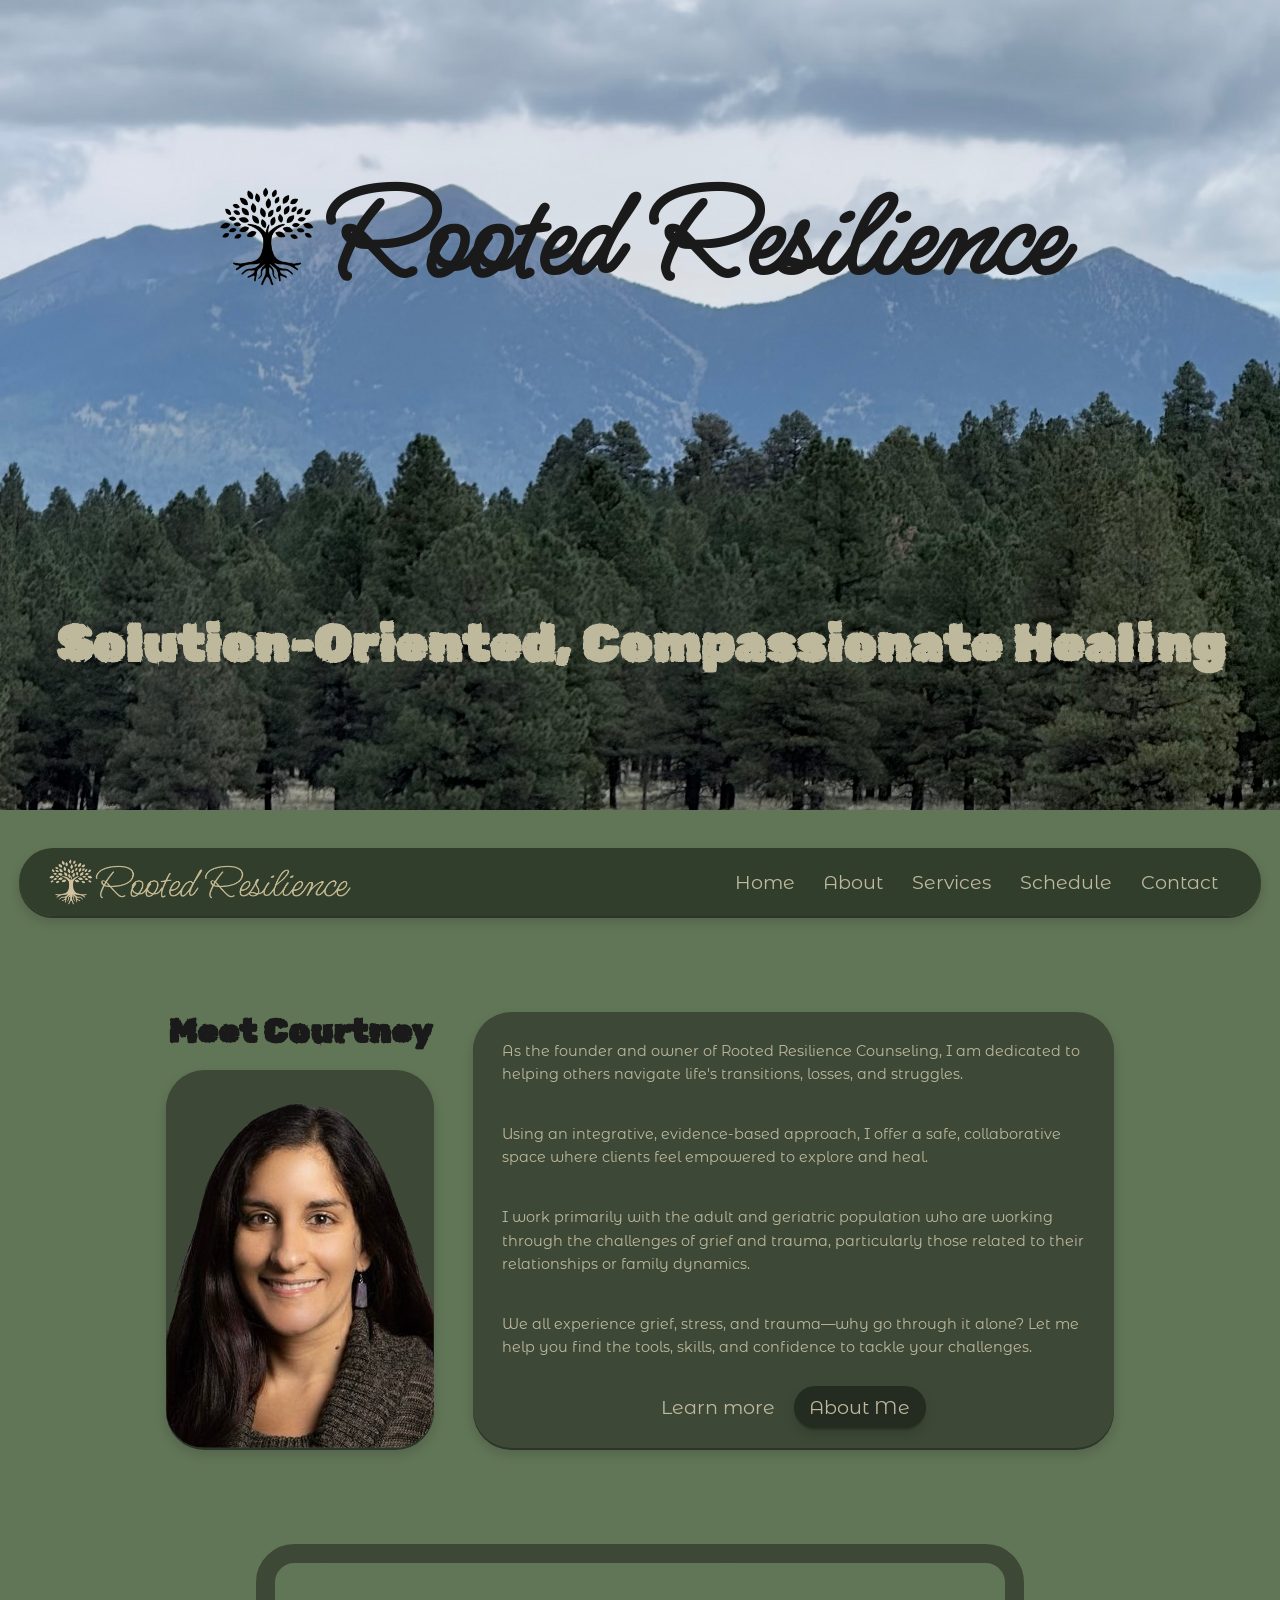
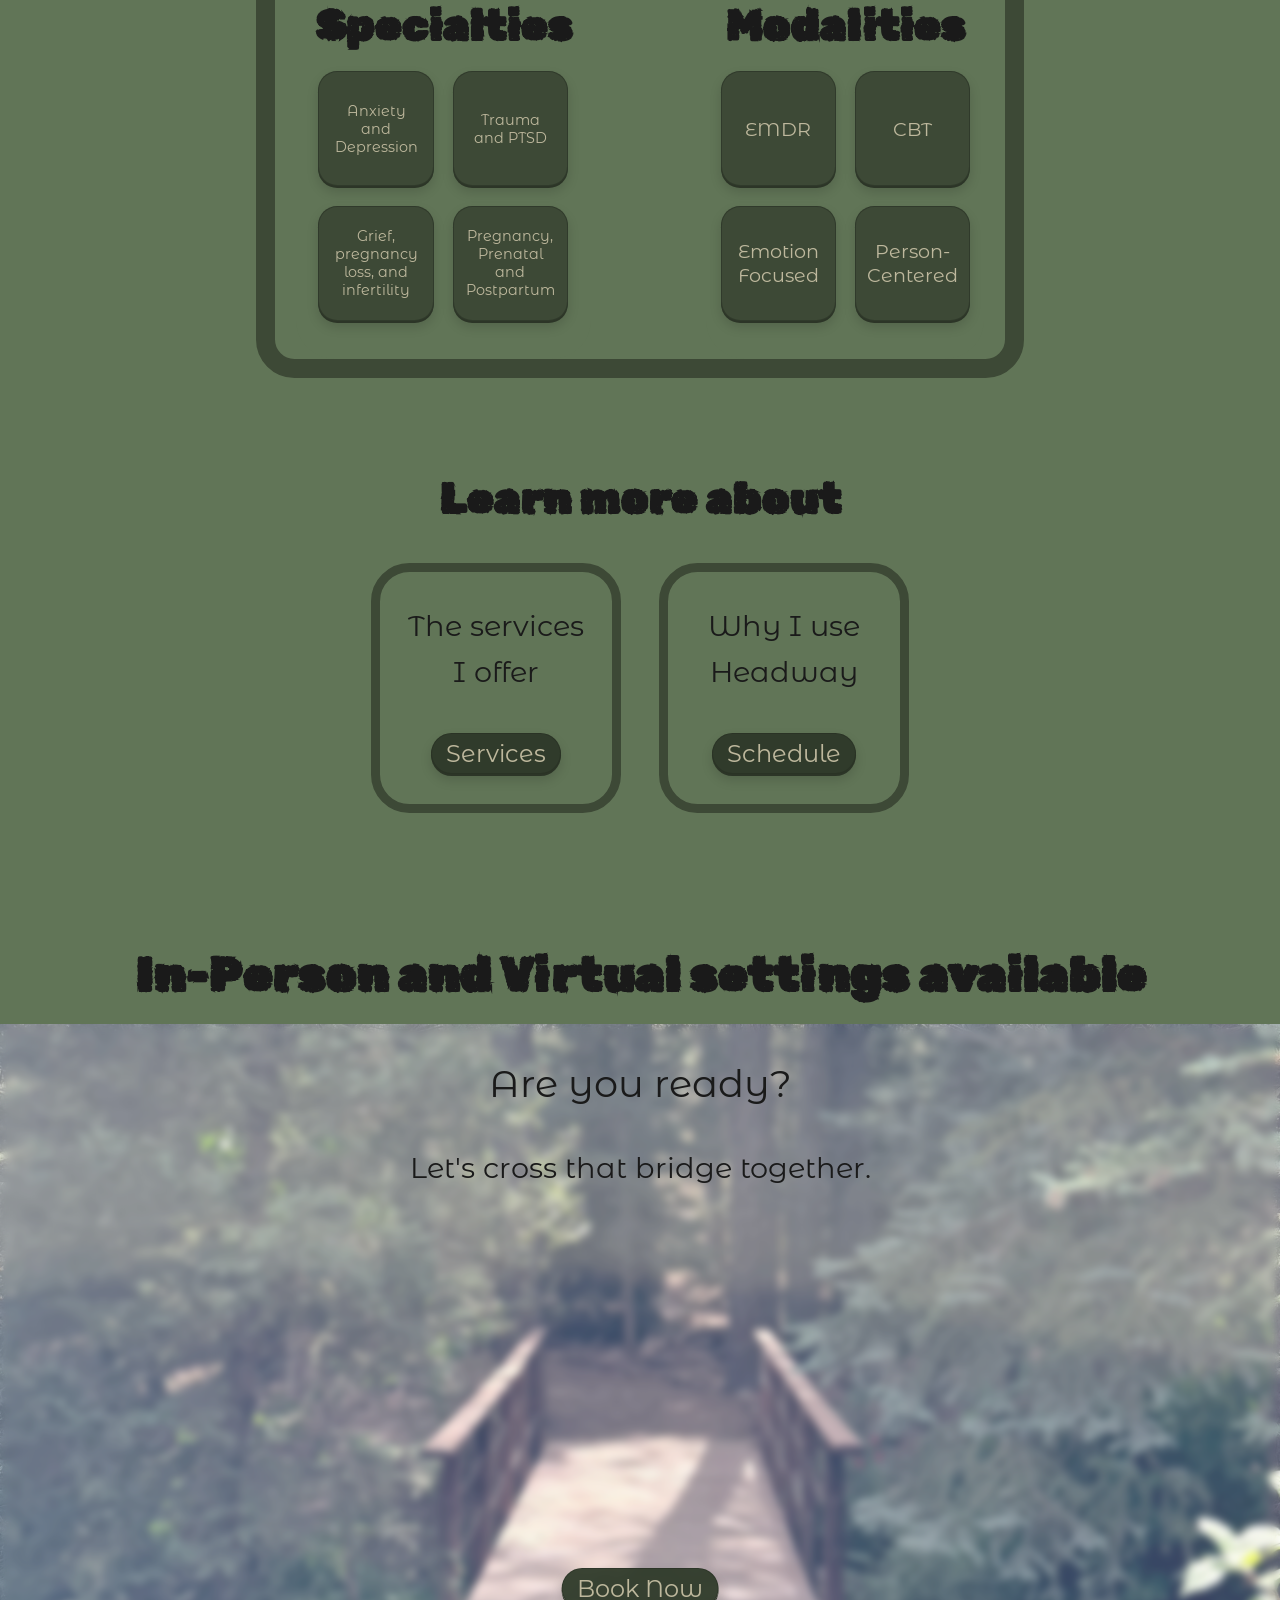
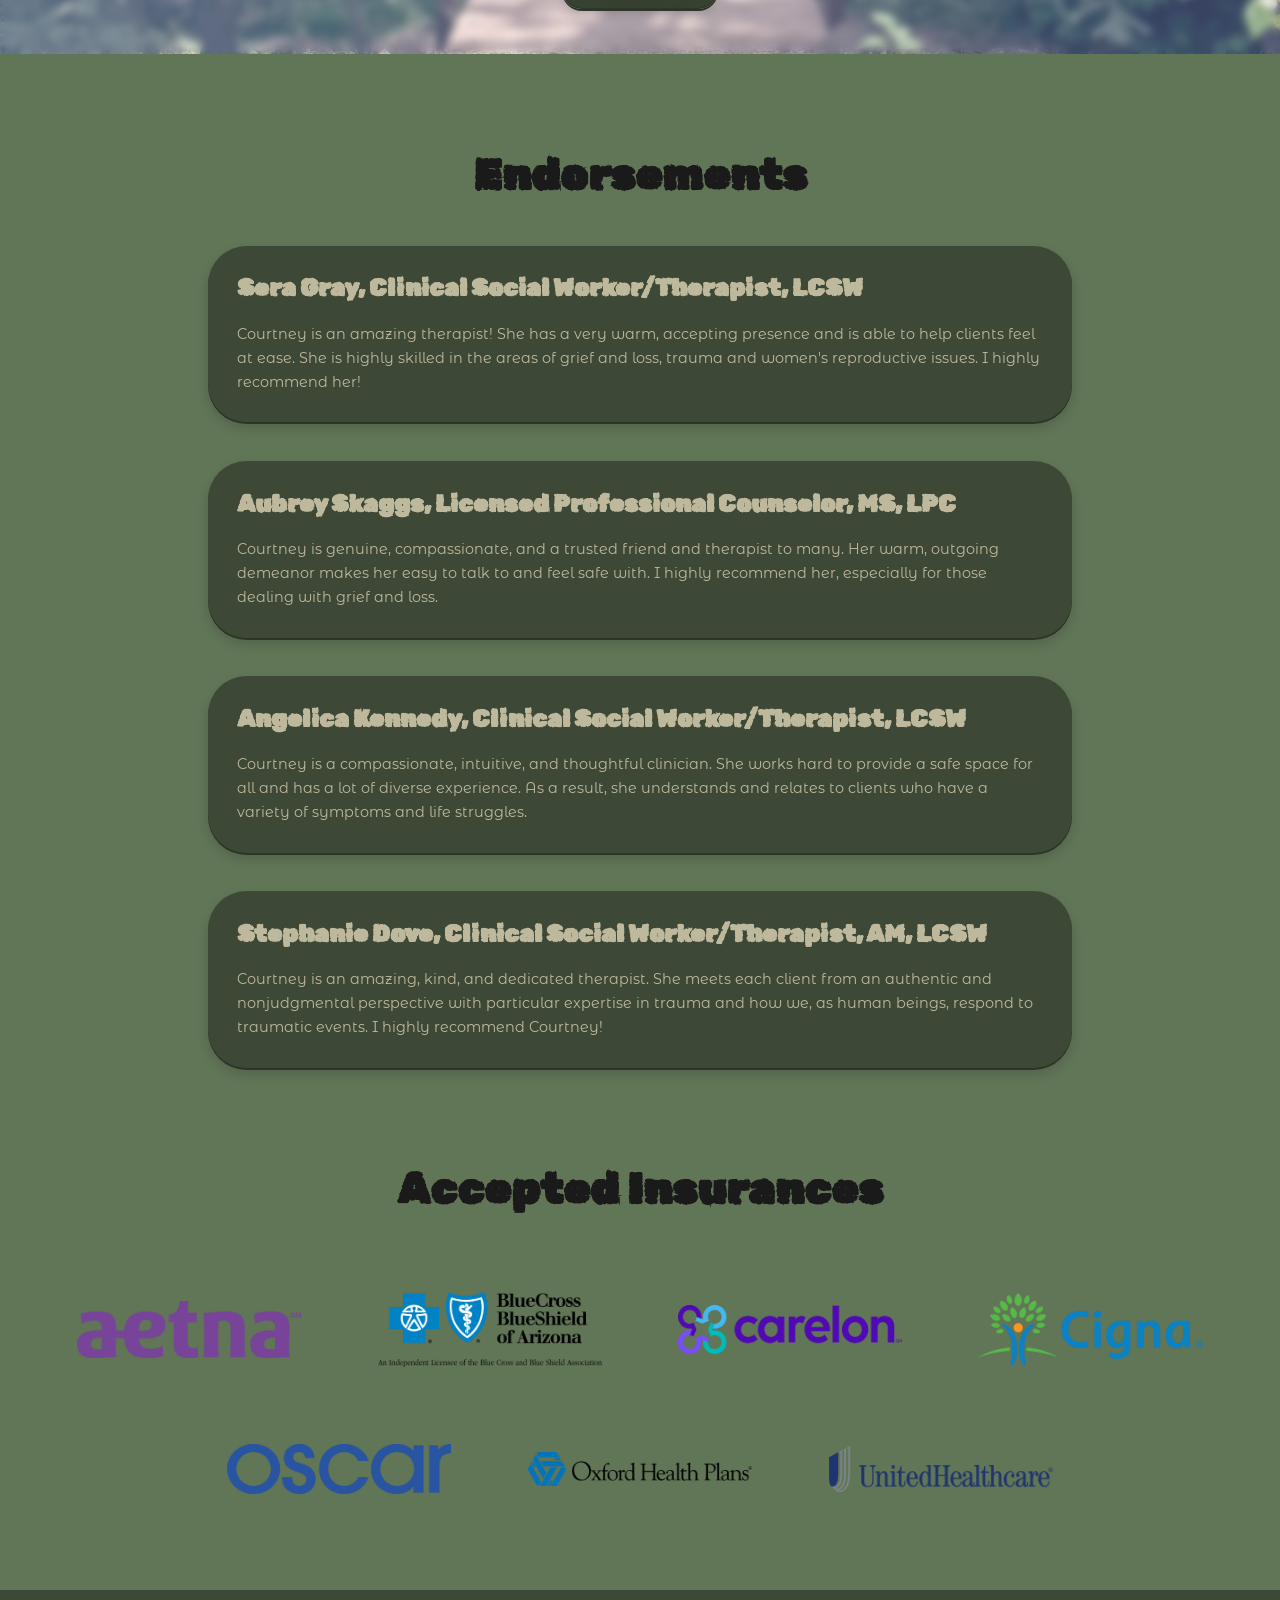
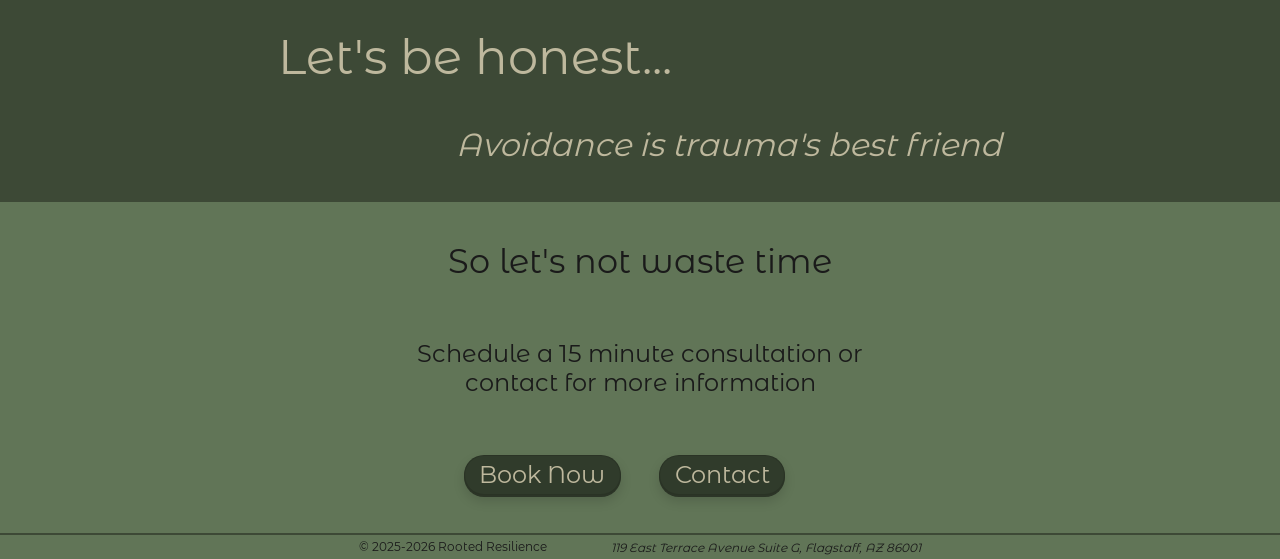
==== commit bf18de77: "Add files via upload" ====
--- a/index.html
+++ b/index.html
@@ -25,12 +25,12 @@
         <!--HEADER-->
         <header>
             <nav>
-                <a class="nav-logo" href="index.html"><img src="logo-light.png" alt=""><span>&nbsp;Rooted Resilience</span></a>
+                <a class="nav-logo" href="index.html"><img src="navbar-logo.png" alt="Rooted Resilience Logo"></a>
 
                 <details>
-                    <summary>Menu</summary>
-
-                    <ul class="nav-links">
+                    <summary class="menu-toggle"><span class="sr-only">Menu</span></summary>
+
+                    <ul class="mobile-nav-links">
                         <li><a href="index.html">Home</a></li>
                         <li><a href="about.html">About</a></li>
                         <li><a href="services.html">Services</a></li>
@@ -38,6 +38,14 @@
                         <li><a href="contact.html">Contact</a></li>
                     </ul>
                 </details>
+
+                <ul class="desktop-nav-links">
+                    <li><a href="index.html">Home</a></li>
+                    <li><a href="about.html">About</a></li>
+                    <li><a href="services.html">Services</a></li>
+                    <li><a href="schedule.html">Schedule</a></li>
+                    <li><a href="contact.html">Contact</a></li>
+                </ul>
             </nav>
         </header>
 
@@ -61,7 +69,7 @@
                     <p>We all experience grief, stress, and trauma—why go through it alone? Let me help you find the tools, skills, and confidence to tackle your challenges.</p>
 
                     <div class="intro-link">
-                        <p>Learn more </p>
+                        <p>Learn more</p>
 
                         <a href="about.html">About Me</a>
                     </div>
--- a/styles.css
+++ b/styles.css
@@ -75,7 +75,7 @@
     --scale: clamp(0.9rem, 1.2vw + 0.5rem, 1.2rem);
     
     /*--STICKY SETTINGS--*/
-    --sticky-navbar-offset: calc(var(--scale) * 5.125);
+    --sticky-navbar-offset: calc(var(--scale) * 5.65);
     
     /*--TILE SETTINGS--*/
     --tile-radius: calc(var(--scale) * 2);
@@ -99,8 +99,12 @@
     }
 
     /*--BUTTON SETTINGS--*/
-    details summary:hover,
-    .nav-links a:hover,
+    .mobile-nav-links,
+    .mobile-nav-links a:hover,
+    .desktop-nav-links,
+    .desktop-nav-links a:hover,
+    .menu-toggle,
+    .menu-togle:hover,
     .intro-link a,
     .intro-link a:hover,
     .services-link-container a,
@@ -120,7 +124,8 @@
         border: var(--tile-border);
         border-radius: var(--tile-radius);
         box-shadow: var(--tile-shadow);
-        transition: background-color 0.3s ease;
+        font-size: calc(var(--scale) * 1.25);
+        transition: background-color 0.4s ease;
     }
 
 html {
@@ -165,11 +170,11 @@
 .nav-logo {
     display: flex;
     flex-flow: row nowrap;
+    align-items: center;
     width: fit-content;
     height: auto;
     padding: 0;
     margin: 0;
-    text-align: center;
     text-decoration: none;
     line-height: 1;
     font-family: "MsMadi", cursive;
@@ -180,87 +185,86 @@
 }
 
 .nav-logo a:active {
-    text-shadow: 1px 1px 0;
+    box-shadow: 1px 1px 0;
     cursor: pointer;
 }
 
 .nav-logo img {    
     width: auto;
-    max-height: calc(var(--scale) * 1.3);
-    height: auto;
-    aspect-ratio: 1 / 1;
+    max-height: calc(var(--scale) * 2.5);
+    height: auto;
+    padding-bottom: calc(var(--scale) 0.5);
     margin: 0;
 }
 
-.nav-logo span {
-    width: fit-content;
-    height: auto;
-    margin: 0;
-    text-align: center;
-    text-decoration: none;
-    line-height: 1;
-    font-family: "MsMadi", cursive;
-    font-size: calc(var(--scale) * 1.5);
-}
-
-details, summary {
-    border: 1px solid hsl(100, 15%, 20%, 0);
-    border-radius: var(--tile-radius);
-    box-shadow: 
-        0 2px 0 hsl(100, 15%, 18%, 0),
-        0 6px 12px hsla(0, 0%, 0%, 0);
-}
-
-details summary{
-    display: flex;
-    flex-flow: column nowrap;
+.menu-toggle {
+    display: inline-flex;
     justify-content: center;
     align-items: center;
     position: relative;
     z-index: 10;
-    width: 100%;
-    height: auto;
-    padding: calc(var(--scale) * 0.25) calc(var(--scale) * 0.75);
+    width: calc(var(--scale) * 2.5);
+    height: calc(var(--scale) * 2.5);
     margin: 0;
-    text-align: center;
+    border: none;
+    border-radius: calc(var(--scale) * 0.75);
+    box-shadow: none;
     list-style-type: none;
-    font-family: "Montserrat Alternates", sans-serif;
-    font-size: calc(var(--scale) * 1);
-    font-weight: 300;
-    font-style: normal;
     color: hsl(49, 20%, 68%, 100%);
     cursor: pointer;
 }
 
-details summary:hover {
-    padding: calc(var(--scale) * 0.25) calc(var(--scale) * 0.75);
+.menu-toggle::before,
+.menu-toggle::after {
+    content: "";
+    position: absolute;
+    left: 50%;
+    width: calc(var(--scale) * 1.5);
+    height: 2px;
+    background-color: currentColor;
+    transform: translateX(-50%);
+}
+
+.menu-toggle::before {
+    top: calc(var(--scale) * 0.6);
+    box-shadow: 0 calc(var(--scale) * 0.6) 0 currentColor;
+}
+
+.menu-toggle::after {
+    top: calc(var(--scale) * 1.8);
+}
+
+.menu-toggle:hover {
     color: hsl(0, 0%, 10%, 100%);
     background-color: hsl(100, 15%, 40%, 100%);
 }
 
-details summary:active {
+.menu-toggle:active {
     transform: translateX(2px) translateY(2px);
     box-shadow: inset 0 3px 5px rgba(0,0,0,0.2);
-    color: hsl(100, 0%, 10%, 100%);
-    cursor: pointer;
-}
-
-details[open] .nav-links {
+}
+
+.sr-only {
+    color: transparent;
+}
+
+details[open] .mobile-nav-links {
     opacity: 0.95;
     pointer-events: auto;
     transform: translateY(0);
     transition: 0.5s ease;
 }
 
-.nav-links {
+.mobile-nav-links {
     display: flex;
     flex-flow: column nowrap;
     position: absolute;
     top: calc(100% + calc(var(--scale) * 1));
-    right: calc(var(--scale) * 0.5);
+    right: calc(var(--scale) * 0.1);
     z-index: 10;
     width: max-content;
     min-width: calc(var(--scale) * 5);
+    max-width: calc(var(--scale) * 7);
     height: auto;
     padding: calc(var(--scale) * 0.5) calc(var(--scale) * 0.75);
     margin: 0;
@@ -269,11 +273,10 @@
     background-color: hsl(100, 15%, 20%, 95%);
     opacity: 0;
     pointer-events: none;
-    transform: translateY(-10px);
-    transition: 0.5s ease;
-}
-
-.nav-links li {
+    
+}
+
+.mobile-nav-links li {
     display: flex;
     justify-content: center;
     width: 100%;
@@ -282,26 +285,18 @@
     margin: 0;
 }
 
-.nav-links a {
+.mobile-nav-links a {
     display: inline-block;
     width: fit-content;
     height: auto;
     padding: calc(var(--scale) * 0.25) calc(var(--scale) * 0.75);
     text-decoration: none;
     font-family: "Montserrat Alternates", sans-serif;
-    font-size: calc(var(--scale) * 0.75);
+    font-size: calc(var(--scale) * 1);
     color: hsl(49, 20%, 68%, 100%);
 }
 
-.nav-links a:link {
-    color: hsl(49, 20%, 68%, 100%);
-}
-
-.nav-links a:visited {
-    color: hsl(49, 20%, 68%, 100%);
-}
-
-.nav-links a:hover {
+.mobile-nav-links a:hover {
     padding: calc(var(--scale) * 0.25) calc(var(--scale) * 0.75);
     border: none;
     border-radius: calc(var(--scale) * 1);
@@ -310,13 +305,72 @@
     cursor: pointer;
 }
 
-.nav-links a:active {
+.mobile-nav-links a:active {
     transform: translateX(2px) translateY(2px);
     box-shadow: inset 0 3px 5px rgba(0,0,0,0.2);
     cursor: pointer;
 }
 
-/*--HOME PAGE - MAIN CONTENT--*/
+.desktop-nav-links {
+    display: none;
+}
+
+@media only screen and (min-width: 1024px) {
+    details {
+        display: none;
+    }
+
+    .desktop-nav-links {
+        display: flex;
+        flex-flow: row nowrap;
+        justify-content: center;
+        align-items: center;
+        width: max-content;
+        height: auto;
+        padding: 0;
+        margin: 0;
+        border: none;
+        box-shadow: none;
+        list-style-type: none;
+    }
+
+    .desktop-nav-links li {
+        display: flex;
+        justify-content: center;
+        width: 100%;
+        height: auto;
+        padding: calc(var(--scale) * 0.25) 0;
+        margin: 0;
+    }
+
+    .desktop-nav-links a {
+        display: inline-block;
+        width: fit-content;
+        height: auto;
+        padding: calc(var(--scale) * 0.25) calc(var(--scale) * 0.75);
+        text-decoration: none;
+        font-family: "Montserrat Alternates", sans-serif;
+        font-size: calc(var(--scale) * 1);
+        color: hsl(49, 20%, 68%, 100%);
+    }
+
+    .desktop-nav-links a:hover {
+        padding: calc(var(--scale) * 0.25) calc(var(--scale) * 0.75);
+        border: none;
+        border-radius: calc(var(--scale) * 1);
+        font-size: calc(var(--scale) * 1);
+        color: hsl(0, 0%, 10%, 100%);
+        background-color: hsl(100, 15%, 40%, 100%);
+        cursor: pointer;
+    }
+
+    .desktop-nav-links a:active {
+        transform: translateX(2px) translateY(2px);
+        box-shadow: inset 0 3px 5px rgba(0,0,0,0.2);
+    }
+}
+
+/*--HOME PAGE--*/
 .home-main {
     display: flex;
     flex-flow: column nowrap;
@@ -373,7 +427,7 @@
     .brand-rooted img {
         display: block;
         width: auto;
-        height: clamp(calc(var(--scale) * 3), 17vw, calc(var(--scale) * 8));
+        height: clamp(calc(var(--scale) * 3), 18vw, calc(var(--scale) * 8));
     }
 
     .brand-resilience {
@@ -417,7 +471,7 @@
         }
 
         .brand-rooted img {
-            height: clamp(calc(var(--scale) * 4), 8vw, calc(var(--scale) * 7));
+            height: clamp(calc(var(--scale) * 4), 9vw, calc(var(--scale) * 7));
             padding-bottom: calc(var(--scale) * 0.75);
         }
 
@@ -438,7 +492,7 @@
         align-items: center;
         width: 100%;
         height: auto;
-        padding: calc(var(--scale) * 2);
+        padding: 0 calc(var(--scale) * 2) calc(var(--scale) * 2);
         margin: 0;
     }
 
@@ -515,13 +569,14 @@
     }
     
     .intro-link p {
-        text-align: center;
+        padding: 0 calc(var(--scale) * 1) 0 0;
+        text-align: center;
+        font-size: calc(var(--scale) * 1.25);
     }
     
     .intro-link a {
         text-align: center;
         text-decoration: none;
-        font-size: calc(var(--scale) * 0.75);
         color: hsl(49, 20%, 68%, 100%);
         background-color: hsl(100, 15%, 15%, 100%);
     }
@@ -538,7 +593,7 @@
         cursor: pointer;
     }
 
-    @media only screen and (min-width: 1024px), (max-height: 750px) {
+    @media only screen and (min-width: 1024px), only screen and (orientation: landscape) and (max-width: 950px) {
         .intro {
             display: grid;
             grid-template-rows: auto;
@@ -590,7 +645,15 @@
         }
 
         .intro-link p {
-            padding: 0 calc(var(--scale) * 0.5) 0 0;
+            font-size: calc(var(--scale) * 1);
+        }
+
+        .intro-link a {
+            font-size: calc(var(--scale) * 1);
+        }
+
+        .intro-link a:hover {
+            font-size: calc(var(--scale) * 1);
         }
     }
 
@@ -605,8 +668,6 @@
     }
 
     .specialties-modalities-padding {
-        position: sticky;
-        top: var(--sticky-navbar-offset);
         z-index: 1;
         padding: calc(var(--scale) * 2);
     }
@@ -696,7 +757,7 @@
         column-gap: calc(var(--scale) * 2);
         position: sticky;
         top: var(--sticky-navbar-offset);
-        z-index: 1;
+        z-index: 2;
         width: 100%;
         height: auto;
         padding: 0 calc(var(--scale) * 2) calc(var(--scale) * 2);
@@ -707,7 +768,7 @@
     .learn-more h3 {
         width: 100%;
         height: auto;
-        padding: calc(var(--scale) * 2);
+        padding: calc(var(--scale) * 2) 0;
         margin: 0;
         text-align: center;
         font-size: calc(var(--scale) * 2.25);
@@ -755,13 +816,12 @@
         padding: calc(var(--scale) * 0.25) calc(var(--scale) * 0.75);
         text-align: center;
         text-decoration: none;
-        font-size: calc(var(--scale) * 1);
         color: hsl(49, 20%, 68%, 100%);
         background-color: hsl(100, 15%, 20%, 100%);
     }
 
     .link-container a:hover {
-        background-color: hsl(100, 15%, 30%, 100%);
+        background-color: hsl(100, 15%, 35%, 100%);
         color: hsl(0, 0%, 10%, 100%);
         cursor: pointer;
     }
@@ -773,12 +833,12 @@
 
     .services .settings {
         align-items: center;
-        z-index: 2;
+        z-index: 3;
         text-align: center;
         width: 100%;
         height: auto;
         padding: calc(var(--scale) * 1);
-        margin: 0;
+        margin: calc(var(--scale) * 2) 0 0;
         font-size: clamp(calc(var(--scale) * 0.75), 4vw, calc(var(--scale) * 2.5));
         color: hsl(0, 0%, 10%, 100%);
         background-color: hsl(100, 15%, 40%, 100%);
@@ -786,7 +846,7 @@
 
     .bridge {
         position: relative;
-        z-index: 2;
+        z-index: 3;
         width: 100%;
         height: 70vh;
         margin: 0;
@@ -851,22 +911,13 @@
         z-index: 3;
         padding: calc(var(--scale) * 0.25) calc(var(--scale) * 0.75);
         text-decoration: none;
-        font-size: clamp(0.75rem, 2.5vw, 1.25rem);
         background-color: hsl(100, 15%, 20%, 95%);
         color: hsl(49, 20%, 68%, 100%);
     }
 
-    .bridge a:link {
-        color: hsl(49, 20%, 68%, 100%);
-    }
-
-    .bridge a:visited {
-        color: hsl(49, 20%, 68%, 100%);
-    }
-
     .bridge a:hover {
         color: hsl(0, 0%, 10%, 100%);
-        background-color: hsl(100, 15%, 35%, 95%);
+        background-color: hsl(100, 15%, 40%, 95%);
         cursor: pointer;
     }
 
@@ -876,10 +927,10 @@
         cursor: pointer;
     }
 
-    @media only screen and (min-width: 1024px), (max-height: 750px) {
+    @media only screen and (min-width: 1024px), only screen and (orientation: landscape) and (max-width: 950px) {
         .specialties-modalities-padding {
             position: static;
-            padding-bottom: calc(var(--scale) * 3);
+            padding: calc(var(--scale) * 2) 0 calc(var(--scale) * 3);
         }
         
         .specialties-modalities-container {
@@ -927,7 +978,7 @@
         width: 100%;
         max-width: calc(var(--scale) * 49);
         height: auto;
-        padding: calc(var(--scale) * 2);
+        padding: 0 calc(var(--scale) * 2);
 
         --heading-block-height: clamp(calc(var(--scale) * 6.5), 15vw, calc(var(--scale) * 7));
         --card-top: calc(var(--sticky-navbar-offset) + var(--heading-block-height));
@@ -959,7 +1010,7 @@
         z-index: 2;
         width: 100%;
         height: auto;
-        padding: calc(var(--scale) * 0.5);
+        padding: calc(var(--scale) * 1.5);
         margin-bottom: calc(var(--scale) * 2);
         border: none;
         border-radius: calc(var(--scale) * 2);
@@ -967,19 +1018,24 @@
     }
 
     .endorsement-text h3 {
-        padding: calc(var(--scale) * 1);
+        padding-bottom: calc(var(--scale) * 0.5);
         margin: 0;
         font-size: calc(var(--scale) * 1.25);
-        font-weight: 400;
         color: hsl(49, 20%, 68%, 100%);
     }
 
     .endorsement-text p {
-        padding: calc(var(--scale) * 1);
+        padding-top: calc(var(--scale) * 0.5);
         margin: 0;
         line-height: 1.5rem;
-        font-size: calc(var(--scale) * 0.75);
+        font-size: calc(var(--scale) * 1);
         color: hsl(49, 20%, 68%, 100%);
+    }
+
+    @media only screen and (min-width: 1024px), only screen and (orientation: landscape) and (max-width: 950px) {
+        .endorsement-text p {
+            font-size: calc(var(--scale) * 0.75);
+        }
     }
 
     /*--INSURANCE--*/
@@ -1144,17 +1200,14 @@
     }
 
     .consultation-links a {
-        padding: calc(var(--scale) * 0.5) calc(var(--scale) * 1);
-        border: none;
-        border-radius: calc(var(--scale) * 2);
+        padding: calc(var(--scale) * 0.25) calc(var(--scale) * 0.75);
         text-decoration: none;
-        font-size: calc(var(--scale) * 0.75);
         background-color: hsl(100, 15%, 20%, 100%);
         color: hsl(49, 20%, 68%, 100%);
     }
 
     .consultation-links a:hover {
-        background-color: hsl(100, 15%, 30%, 100%);
+        background-color: hsl(100, 15%, 35%, 100%);
         color: hsl(100, 0%, 10%, 100%);
         cursor: pointer;
     }
